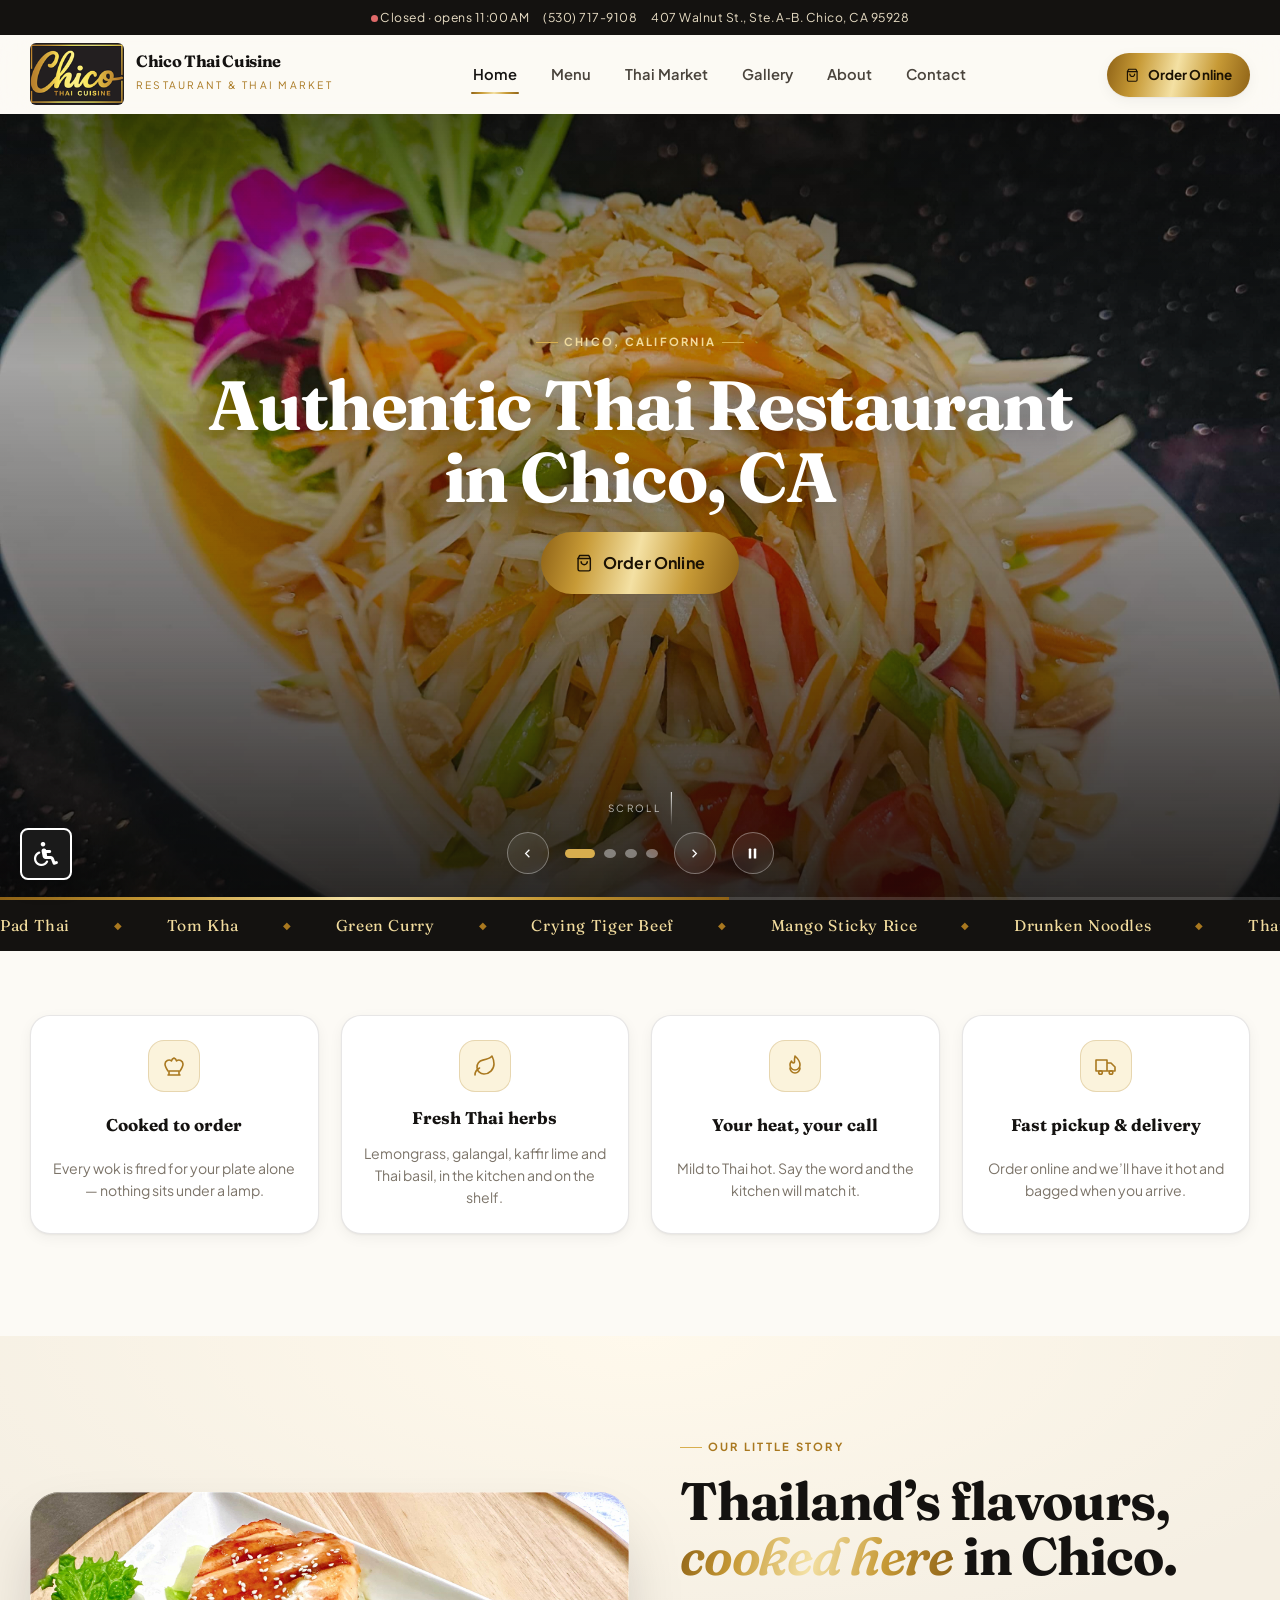
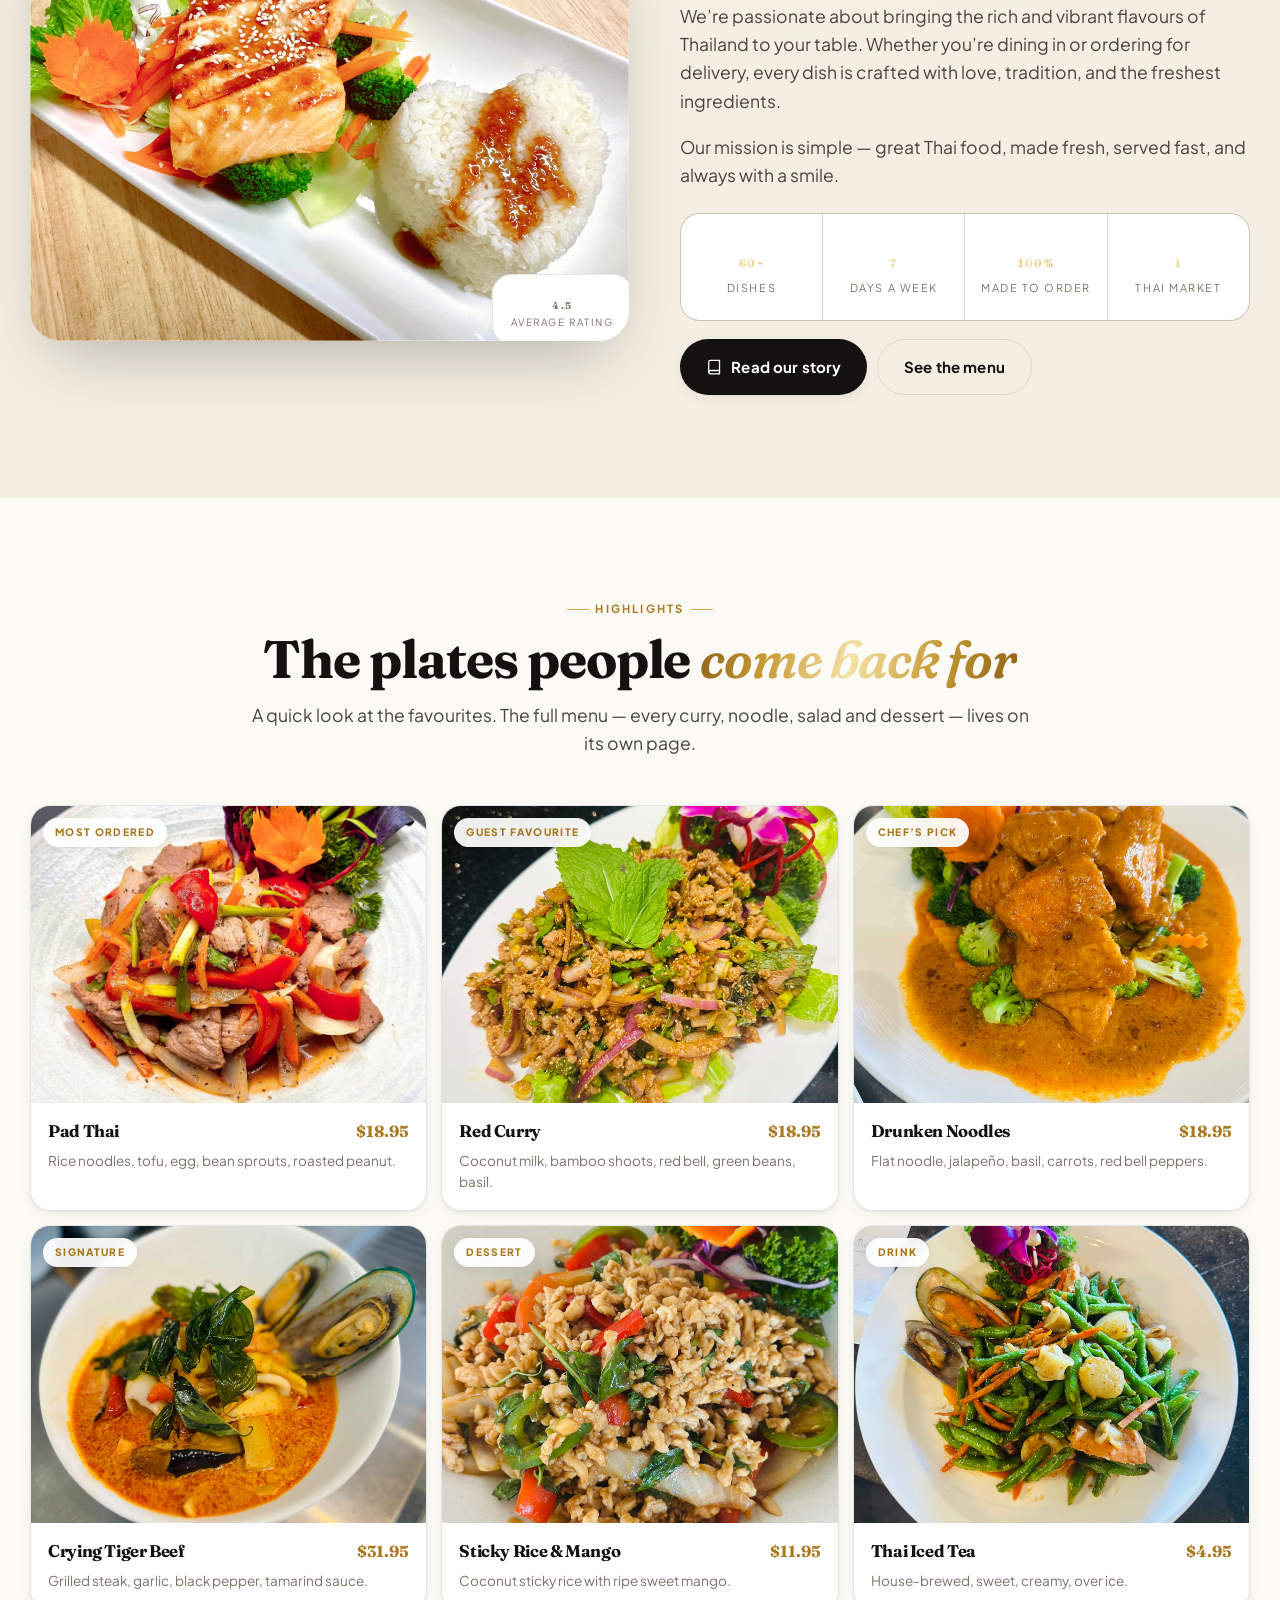
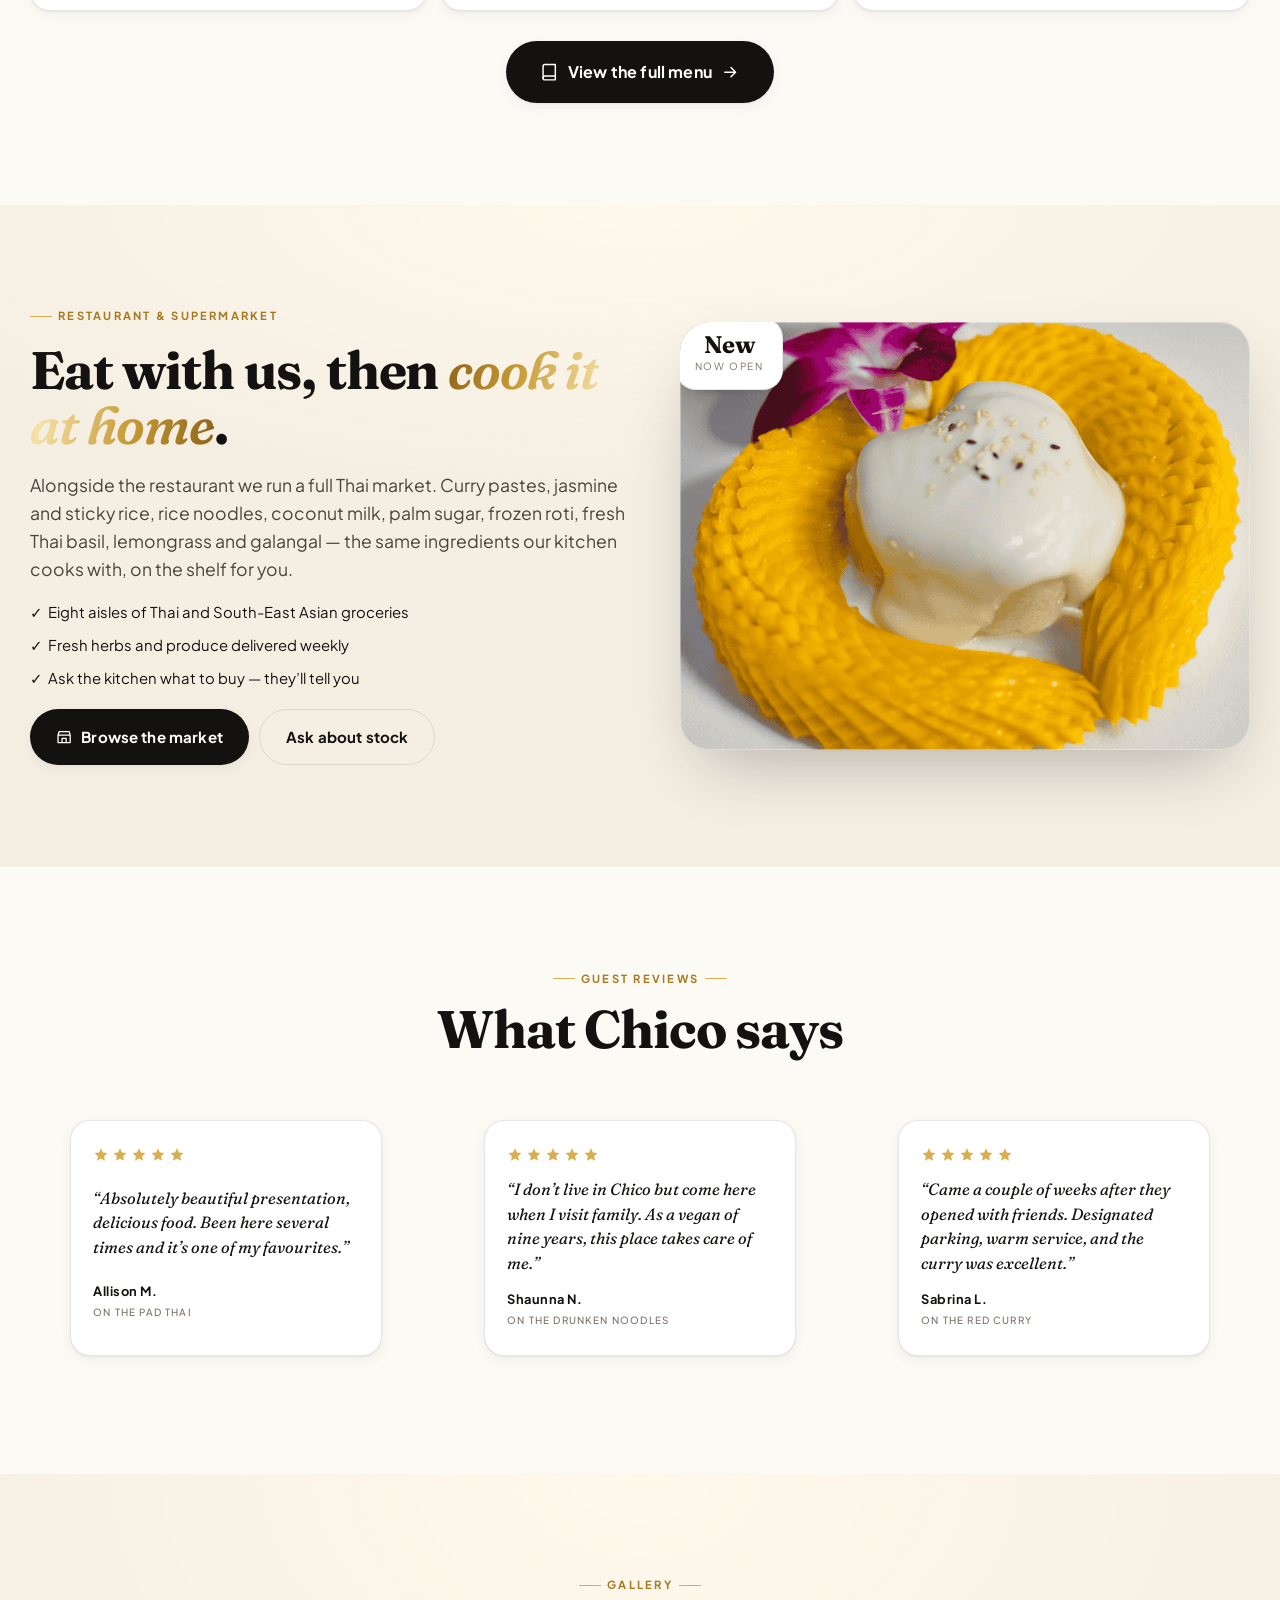
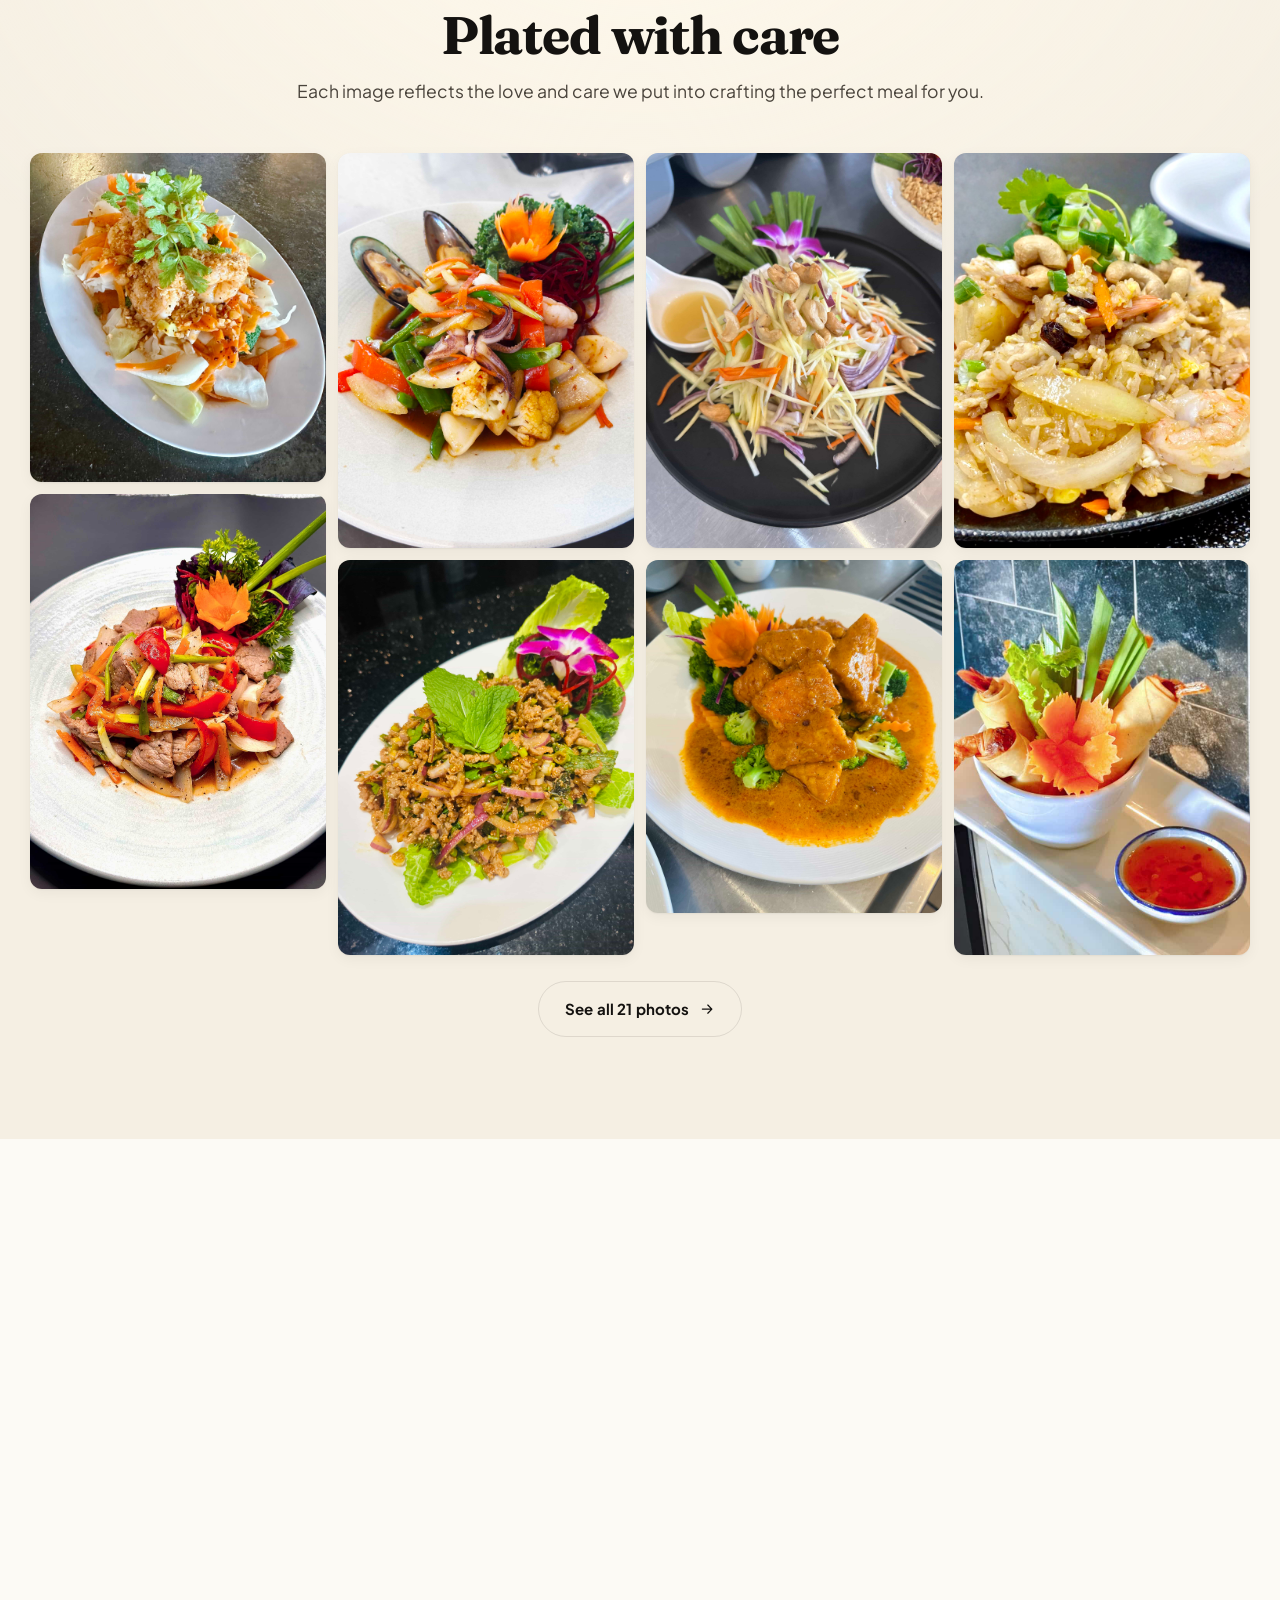
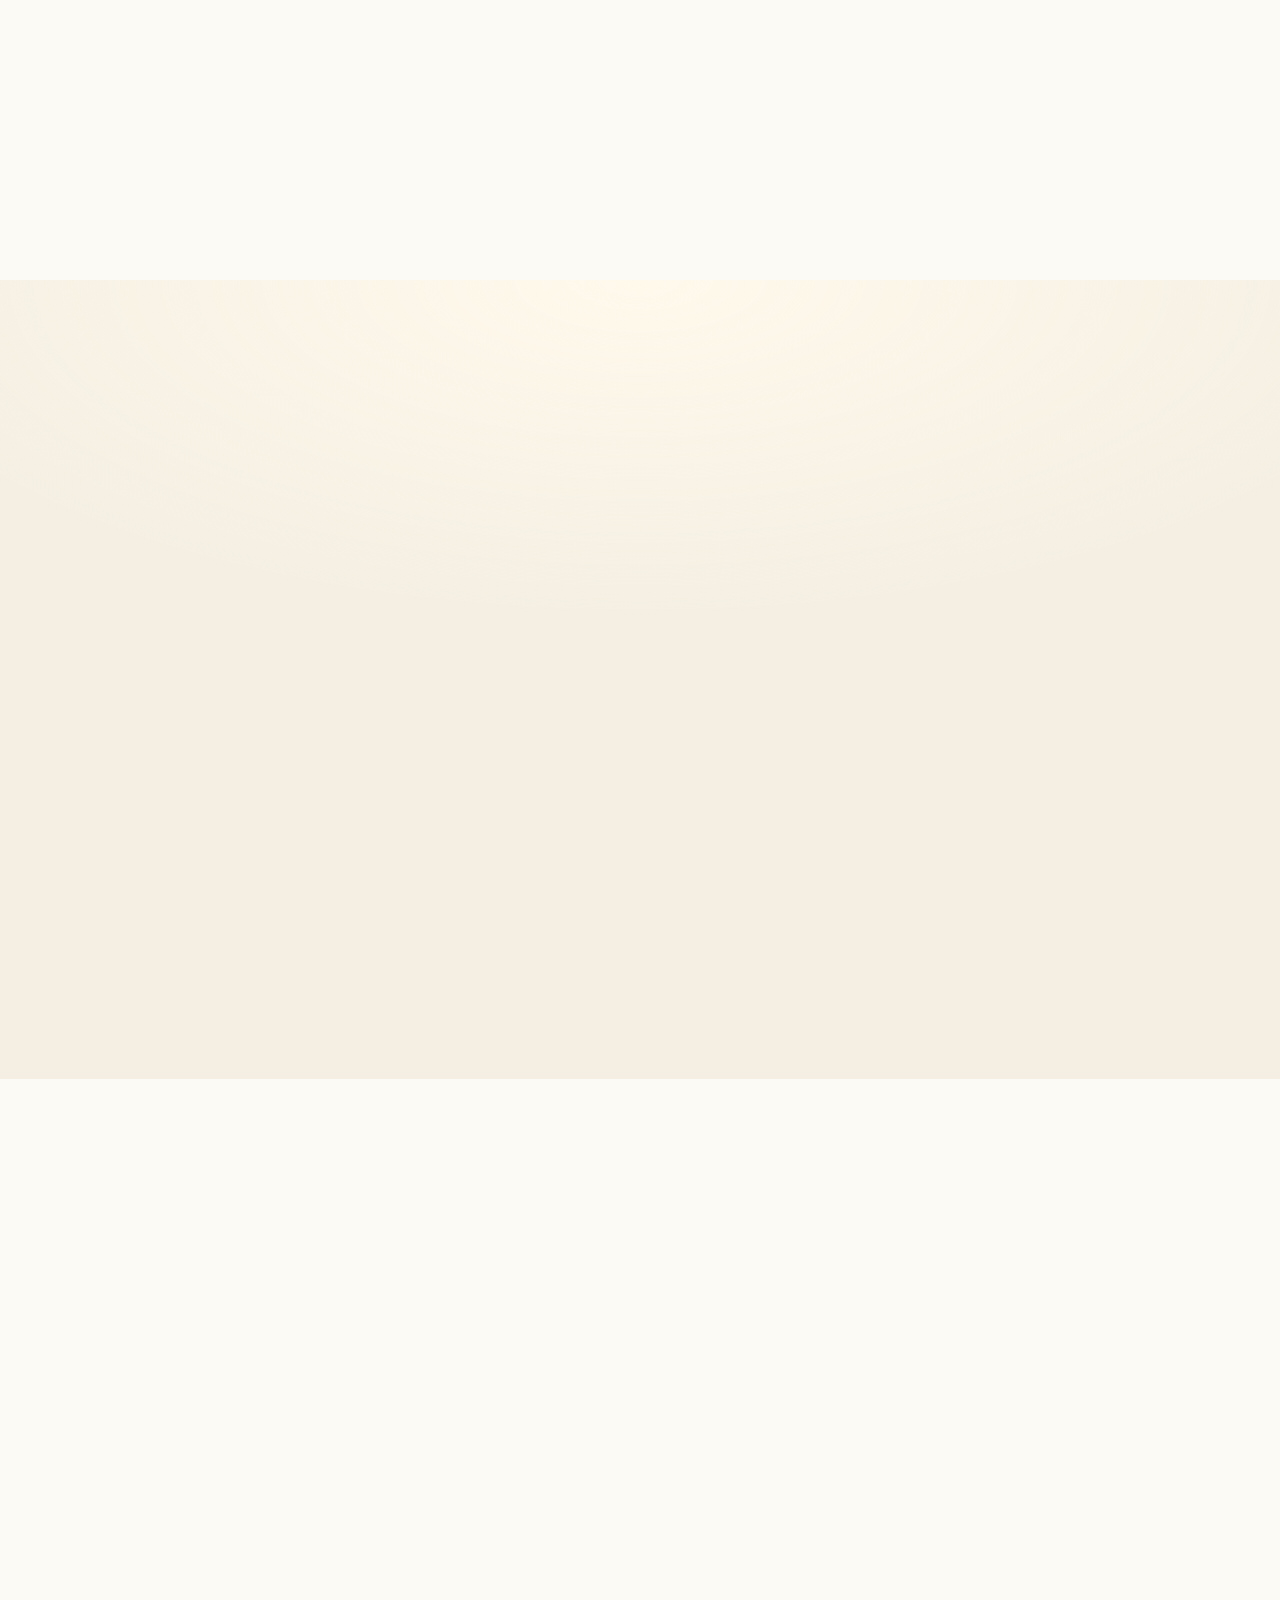
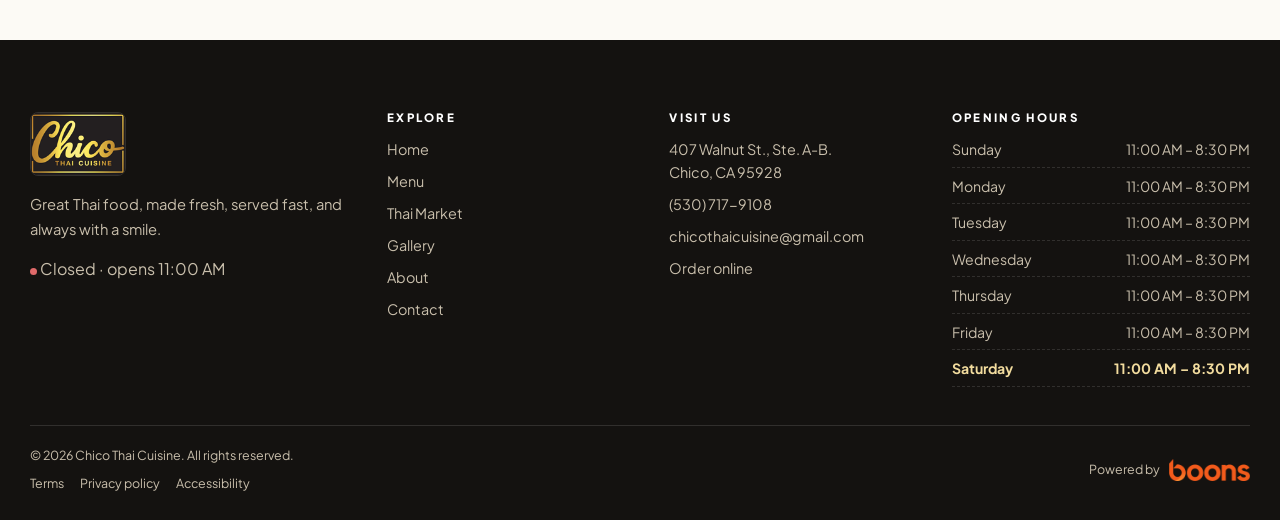
==== index.html @ dd5cfa1a "Add Chico Thai Cuisine website pages, accessibility tools, and Boons footer. Co-authored-by: Cursor " ====
<!DOCTYPE html>
<html lang="en">
<head>
<meta charset="utf-8">
<meta name="viewport" content="width=device-width, initial-scale=1, viewport-fit=cover">
<title>Chico Thai Cuisine | Authentic Thai Restaurant &amp; Thai Market in Chico, CA</title>
<meta name="description" content="Authentic Thai food made fresh in downtown Chico, CA. Pad Thai, curries, noodles, seafood and a full Thai grocery market. Order online for pickup or delivery.">
<meta name="theme-color" content="#141210">
<link rel="canonical" href="https://www.chicothaicuisine.com/index.html">
<meta property="og:type" content="restaurant">
<meta property="og:title" content="Chico Thai Cuisine | Authentic Thai Restaurant &amp; Thai Market in Chico, CA">
<meta property="og:description" content="Authentic Thai food made fresh in downtown Chico, CA. Pad Thai, curries, noodles, seafood and a full Thai grocery market. Order online for pickup or delivery.">
<meta property="og:image" content="https://www.chicothaicuisine.com/img/slider/slide1.jpg">
<meta property="og:url" content="https://www.chicothaicuisine.com/index.html">
<meta name="twitter:card" content="summary_large_image">
<link rel="icon" href="img/logo.png">
<link rel="apple-touch-icon" href="img/logo.png">
<link rel="preconnect" href="https://fonts.googleapis.com">
<link rel="preconnect" href="https://fonts.gstatic.com" crossorigin>
<link href="https://fonts.googleapis.com/css2?family=Fraunces:ital,opsz,wght@0,9..144,400..900;1,9..144,400..900&family=Plus+Jakarta+Sans:wght@400;500;600;700;800&display=swap" rel="stylesheet">
<link rel="stylesheet" href="https://cdnjs.cloudflare.com/ajax/libs/font-awesome/6.5.1/css/all.min.css" crossorigin="anonymous">
<link rel="stylesheet" href="accessibility.css">
<style>
/* ============================================================
   CHICO THAI CUISINE — design system
   Palette taken from the logo: black plaque, gold gradient type.
   Light theme, mobile-first.
   ============================================================ */
:root{
  --paper:#FCFAF5;        --paper-2:#F5EFE3;      --paper-3:#EFE6D5;
  --card:#FFFFFF;
  --ink:#141210;          --ink-2:#4A443C;        --ink-3:#7C7469;
  --gold-1:#A9781F;       --gold-2:#D8AE4E;       --gold-3:#F2DC9E;  --gold-4:#FBF3DC;
  --gold-grad:linear-gradient(103deg,#8E6216 0%,#C79A36 22%,#F4E1A4 48%,#C79A36 74%,#8E6216 100%);
  --chili:#C31432;        --leaf:#1E6F4C;
  --line:rgba(20,18,16,.10);
  --shadow-s:0 1px 2px rgba(20,18,16,.05),0 4px 14px rgba(20,18,16,.05);
  --shadow-m:0 2px 4px rgba(20,18,16,.05),0 18px 44px -14px rgba(20,18,16,.18);
  --shadow-l:0 30px 70px -22px rgba(20,18,16,.30);
  --r-s:12px; --r-m:20px; --r-l:30px; --r-xl:40px;
  --dock:0px;
  --ease:cubic-bezier(.22,1,.36,1);
  --fs:1;
  --font-d:'Fraunces',Georgia,'Times New Roman',serif;
  --font-b:'Plus Jakarta Sans',system-ui,-apple-system,'Segoe UI',sans-serif;
}
*,*::before,*::after{box-sizing:border-box}
html{-webkit-text-size-adjust:100%;scroll-behavior:smooth;scroll-padding-top:86px}
body{
  margin:0;background:var(--paper);color:var(--ink);
  font-family:var(--font-b);
  font-size:calc(16px * var(--fs));line-height:1.6;
  -webkit-font-smoothing:antialiased;overflow-x:hidden;
  padding-bottom:var(--dock);
}
img{max-width:100%;display:block}
a{color:inherit;text-decoration:none}
button{font:inherit;color:inherit;border:0;background:none;cursor:pointer}
h1,h2,h3,h4{font-family:var(--font-d);font-weight:700;line-height:1.04;letter-spacing:-.022em;margin:0;
  font-variation-settings:'SOFT' 0,'WONK' 0,'opsz' 40}
p{margin:0}
::selection{background:var(--gold-3);color:var(--ink)}

.wrap{width:min(1220px,100% - 32px);margin-inline:auto}
.wrap-n{width:min(900px,100% - 32px);margin-inline:auto}
.sec{padding:clamp(54px,8vw,110px) 0;position:relative}
.sec-tint{background:
  radial-gradient(90% 60% at 50% 0%,#FFF9EC 0%,rgba(255,249,236,0) 70%),var(--paper-2)}

/* ---------- type helpers ---------- */
.kicker{
  display:inline-flex;align-items:center;gap:.55em;
  font-size:.7rem;font-weight:700;letter-spacing:.20em;text-transform:uppercase;
  color:var(--gold-1);
}
.kicker::before{content:"";width:22px;height:1px;background:var(--gold-2)}
.kicker.c::after{content:"";width:22px;height:1px;background:var(--gold-2)}
.h-xl{font-size:clamp(2.3rem,8.4vw,4.6rem)}
.h-l{font-size:clamp(1.95rem,6.2vw,3.3rem)}
.h-m{font-size:clamp(1.45rem,4.4vw,2.15rem)}
.h-s{font-size:clamp(1.12rem,3vw,1.35rem)}
.lede{color:var(--ink-2);font-size:clamp(1rem,2.6vw,1.1rem);max-width:60ch}
.muted{color:var(--ink-3)}
.gold-text{
  background:var(--gold-grad);-webkit-background-clip:text;background-clip:text;
  color:transparent;-webkit-text-fill-color:transparent;
}
.wonk{font-variation-settings:'SOFT' 40,'WONK' 1,'opsz' 40;font-style:italic;font-weight:600}
.center{text-align:center}
.sec-head{display:grid;gap:14px;margin-bottom:clamp(28px,4vw,48px)}
.sec-head.center{justify-items:center}

/* ---------- buttons ---------- */
.btn{
  --bg:var(--ink);--fg:#fff;
  position:relative;display:inline-flex;align-items:center;justify-content:center;gap:.6em;
  padding:15px 26px;border-radius:999px;background:var(--bg);color:var(--fg);
  font-weight:700;font-size:.94rem;letter-spacing:.01em;white-space:nowrap;
  transition:transform .45s var(--ease),box-shadow .45s var(--ease),background .3s;
  box-shadow:var(--shadow-s);overflow:hidden;isolation:isolate;
  will-change:transform;
}
.btn::after{
  content:"";position:absolute;inset:0;z-index:-1;border-radius:inherit;
  background:var(--gold-grad);opacity:0;transition:opacity .4s var(--ease);
}
.btn:hover{transform:translateY(-3px);box-shadow:var(--shadow-m)}
.btn:hover::after{opacity:1}
.btn:hover{color:#1B1204}
.btn-gold{--bg:transparent;--fg:#1B1204;background-image:var(--gold-grad)}
.btn-gold::after{background:var(--ink);}
.btn-gold:hover{color:#fff}
.btn-ghost{--bg:transparent;--fg:var(--ink);border:1.5px solid var(--line);box-shadow:none}
.btn-ghost:hover{color:#1B1204;border-color:transparent}
.btn-sm{padding:11px 18px;font-size:.84rem}
.btn-lg{padding:18px 34px;font-size:1rem}
.btn svg{width:1.08em;height:1.08em;flex:none;stroke-width:1.9}
.btn-lg svg{width:1.15em;height:1.15em}

/* ---------- header ---------- */
.topbar{
  background:var(--ink);color:#EADFC6;font-size:.76rem;letter-spacing:.04em;
  padding:8px 0;position:relative;z-index:60;
}
.topbar .wrap{display:flex;gap:14px;align-items:center;justify-content:center;flex-wrap:nowrap;
  overflow:hidden;white-space:nowrap}
.topbar .tb-addr{display:none}
.topbar a{white-space:nowrap}
.topbar a:hover{color:var(--gold-3)}
.dot-live{width:7px;height:7px;border-radius:50%;background:#48C07E;display:inline-block;
  box-shadow:0 0 0 0 rgba(72,192,126,.7);animation:pulse 2.4s infinite}
.dot-live.shut{background:#E06A6A;animation:none}
@keyframes pulse{70%{box-shadow:0 0 0 9px rgba(72,192,126,0)}100%{box-shadow:0 0 0 0 rgba(72,192,126,0)}}

.hdr{
  position:sticky;top:0;z-index:70;background:rgba(252,250,245,.86);
  backdrop-filter:saturate(180%) blur(16px);-webkit-backdrop-filter:saturate(180%) blur(16px);
  border-bottom:1px solid transparent;transition:border-color .3s,box-shadow .3s,background .3s;
}
.hdr.stuck{border-bottom-color:var(--line);box-shadow:0 10px 30px -22px rgba(20,18,16,.5)}
.hdr .wrap{display:flex;align-items:center;justify-content:space-between;gap:16px;min-height:74px}
.brand{display:flex;align-items:center;gap:12px;padding:8px 0}
.brand img{height:54px;width:auto;border-radius:6px;transition:transform .5s var(--ease)}
.brand:hover img{transform:scale(1.05) rotate(-1deg)}
.brand-txt{display:none}
.brand-txt b{display:block;font-family:var(--font-d);font-size:1.02rem;letter-spacing:-.02em;line-height:1}
.brand-txt span{font-size:.64rem;letter-spacing:.22em;text-transform:uppercase;color:var(--gold-1)}
.nav{display:none}
.nav a{
  position:relative;padding:10px 2px;font-size:.92rem;font-weight:600;color:var(--ink-2);
  transition:color .25s;
}
.nav a::after{
  content:"";position:absolute;left:0;right:0;bottom:2px;height:2px;border-radius:2px;
  background:var(--gold-grad);transform:scaleX(0);transform-origin:right;transition:transform .45s var(--ease);
}
.nav a:hover,.nav a[aria-current="page"]{color:var(--ink)}
.nav a:hover::after,.nav a[aria-current="page"]::after{transform:scaleX(1);transform-origin:left}
.hdr-cta{display:none}
.burger{
  width:46px;height:46px;border-radius:50%;display:grid;place-items:center;
  border:1.5px solid var(--line);background:var(--card);
}
.burger span{display:block;width:18px;height:1.8px;background:var(--ink);border-radius:2px;
  transition:transform .4s var(--ease),opacity .25s}
.burger span+span{margin-top:5px}
body.menu-open .burger span:nth-child(1){transform:translateY(6.8px) rotate(45deg)}
body.menu-open .burger span:nth-child(2){opacity:0}
body.menu-open .burger span:nth-child(3){transform:translateY(-6.8px) rotate(-45deg)}

/* mobile drawer */
.drawer{
  position:fixed;inset:0;z-index:69;background:var(--paper);
  transform:translateY(-100%);transition:transform .6s var(--ease);
  display:flex;flex-direction:column;padding:96px 22px 32px;overflow-y:auto;
  visibility:hidden;
}
body.menu-open .drawer{transform:none;visibility:visible}
.drawer a.dl{
  font-family:var(--font-d);font-size:clamp(1.7rem,8vw,2.3rem);font-weight:700;letter-spacing:-.03em;
  padding:13px 0;border-bottom:1px solid var(--line);display:flex;align-items:center;justify-content:space-between;
  opacity:0;transform:translateY(18px);
}
body.menu-open .drawer a.dl{animation:dIn .55s var(--ease) forwards}
@keyframes dIn{to{opacity:1;transform:none}}
.drawer a.dl i{font-style:normal;font-size:.62rem;letter-spacing:.2em;color:var(--gold-1);font-family:var(--font-b)}
.drawer-foot{margin-top:auto;padding-top:26px;display:grid;gap:12px}

/* ---------- hero slider ---------- */
.hero{
  position:relative;height:var(--heroH,calc(100svh - 107px));min-height:460px;max-height:940px;
  overflow:hidden;background:var(--ink);isolation:isolate;
}
.hero-slide{
  position:absolute;inset:0;opacity:0;transition:opacity 1.2s var(--ease);
}
.hero-slide.on{opacity:1}
.hero-slide img{
  width:100%;height:100%;object-fit:cover;transform:scale(1.12);
  filter:saturate(1.05);
}
.hero-slide.on img{animation:kb 9s linear forwards}
@keyframes kb{from{transform:scale(1.12)}to{transform:scale(1.0)}}
.hero-slide::after{
  content:"";position:absolute;inset:0;
  background:linear-gradient(180deg,rgba(10,8,6,.62) 0%,rgba(10,8,6,.30) 32%,rgba(10,8,6,.55) 66%,rgba(10,8,6,.86) 100%);
}
.hero-inner{
  position:absolute;inset:0;z-index:3;display:flex;flex-direction:column;
  align-items:center;justify-content:center;text-align:center;
  padding:16px 20px 104px;color:#fff;
}
.hero-txt{max-width:920px;display:grid;gap:18px;justify-items:center}
.hero .kicker{color:var(--gold-3)}
.hero .kicker::before,.hero .kicker::after{background:var(--gold-2)}
.hero h1{
  font-size:clamp(2.05rem,7.4vw,4.35rem);color:#fff;
  text-shadow:0 2px 30px rgba(0,0,0,.35);
}
.hero h1 em{font-style:normal;background:var(--gold-grad);-webkit-background-clip:text;background-clip:text;
  color:transparent;-webkit-text-fill-color:transparent}
.hs-anim>*{opacity:0;transform:translateY(26px) }
.hero-slide.on .hs-anim>*{animation:hIn .9s var(--ease) forwards}
.hero-slide.on .hs-anim>*:nth-child(2){animation-delay:.12s}
.hero-slide.on .hs-anim>*:nth-child(3){animation-delay:.24s}
@keyframes hIn{to{opacity:1;transform:none}}

.hero-ui{
  position:absolute;left:0;right:0;bottom:26px;z-index:5;
  display:flex;align-items:center;justify-content:center;gap:16px;
}
.hero-dots{display:flex;gap:9px}
.hero-dots button{
  width:9px;height:9px;border-radius:50%;background:rgba(255,255,255,.4);
  transition:all .45s var(--ease);
}
.hero-dots button[aria-selected="true"]{width:30px;border-radius:5px;background:var(--gold-2)}
.hero-arrow,.hero-play{
  width:42px;height:42px;border-radius:50%;display:grid;place-items:center;
  border:1px solid rgba(255,255,255,.34);color:#fff;background:rgba(255,255,255,.08);
  backdrop-filter:blur(8px);transition:all .35s var(--ease);
}
.hero-arrow:hover,.hero-play:hover{background:#fff;color:var(--ink);border-color:#fff}
.hero-arrow svg,.hero-play svg{width:15px;height:15px}
.hero-prog{
  position:absolute;left:0;bottom:0;height:3px;width:100%;z-index:5;background:rgba(255,255,255,.14)
}
.hero-prog i{display:block;height:100%;width:0;background:var(--gold-grad)}
.hero-scroll{
  position:absolute;left:50%;bottom:74px;transform:translateX(-50%);z-index:5;
  color:rgba(255,255,255,.7);font-size:.62rem;letter-spacing:.24em;text-transform:uppercase;
  display:none;align-items:center;gap:10px;
}
.hero-scroll::after{content:"";width:1px;height:34px;background:linear-gradient(#fff,transparent);
  animation:sd 1.9s infinite}
@keyframes sd{0%{opacity:0;transform:scaleY(.3)}50%{opacity:1}100%{opacity:0;transform:scaleY(1)}}

/* ---------- marquee ---------- */
.marq{background:var(--ink);color:var(--gold-3);overflow:hidden;padding:13px 0;position:relative;z-index:4}
.marq-track{display:flex;gap:44px;width:max-content;animation:mq 34s linear infinite}
.marq span{font-family:var(--font-d);font-size:.98rem;letter-spacing:.04em;white-space:nowrap;
  display:flex;align-items:center;gap:44px}
.marq span::after{content:"◆";color:var(--gold-1);font-size:.6rem}
@keyframes mq{to{transform:translateX(-50%)}}
.marq:hover .marq-track{animation-play-state:paused}

/* ---------- reveal ---------- */
.rv{opacity:0;transform:translateY(30px);transition:opacity .9s var(--ease),transform .9s var(--ease)}
.rv.in{opacity:1;transform:none}
.rv-d1{transition-delay:.08s}.rv-d2{transition-delay:.16s}.rv-d3{transition-delay:.24s}
.rv-d4{transition-delay:.32s}.rv-d5{transition-delay:.40s}

/* ---------- cards / grids ---------- */
.grid{display:grid;gap:clamp(14px,2.2vw,22px)}
.g2{grid-template-columns:1fr}
.g3{grid-template-columns:1fr}
.g4{grid-template-columns:repeat(2,1fr)}
.card{
  background:var(--card);border-radius:var(--r-m);border:1px solid var(--line);
  box-shadow:var(--shadow-s);overflow:hidden;position:relative;
  transition:transform .55s var(--ease),box-shadow .55s var(--ease),border-color .4s;
}
.card:hover{transform:translateY(-6px);box-shadow:var(--shadow-m);border-color:rgba(169,120,31,.34)}
.card-pad{padding:clamp(18px,3vw,26px)}

/* value props */
.vp{display:grid;gap:12px;padding:24px 20px;background:var(--card);border-radius:var(--r-m);
  border:1px solid var(--line);box-shadow:var(--shadow-s);text-align:center;
  transition:transform .5s var(--ease),box-shadow .5s var(--ease)}
.vp:hover{transform:translateY(-6px);box-shadow:var(--shadow-m)}
.vp .ico{width:52px;height:52px;margin-inline:auto;border-radius:16px;display:grid;place-items:center;
  background:var(--gold-4);border:1px solid rgba(169,120,31,.24)}
.vp .ico svg{width:24px;height:24px;stroke:var(--gold-1)}
.vp b{font-family:var(--font-d);font-size:1.06rem;font-weight:700}
.vp p{font-size:.88rem;color:var(--ink-3);line-height:1.55}

/* horizontal rail (mobile = swipe, desktop = grid) */
.rail{
  display:grid;grid-auto-flow:column;grid-auto-columns:76%;gap:14px;
  overflow-x:auto;scroll-snap-type:x mandatory;
  padding:4px 16px 18px;margin-inline:-16px;
  scrollbar-width:none;-ms-overflow-style:none;
}
.rail::-webkit-scrollbar{display:none}
.rail>*{scroll-snap-align:center}

/* dish card */
.dish{position:relative;background:var(--card);border-radius:var(--r-m);overflow:hidden;
  border:1px solid var(--line);box-shadow:var(--shadow-s);
  transition:transform .55s var(--ease),box-shadow .55s var(--ease)}
.dish:hover{transform:translateY(-6px);box-shadow:var(--shadow-m)}
.dish figure{margin:0;aspect-ratio:4/3;overflow:hidden;background:var(--paper-3)}
.dish img{width:100%;height:100%;object-fit:cover;transition:transform 1.1s var(--ease)}
.dish:hover img{transform:scale(1.07)}
.dish .body{padding:16px 17px 18px;display:grid;gap:7px}
.dish .row{display:flex;align-items:baseline;justify-content:space-between;gap:10px}
.dish h3{font-size:1.06rem}
.dish .pr{font-family:var(--font-d);font-weight:700;color:var(--gold-1);white-space:nowrap}
.dish p{font-size:.85rem;color:var(--ink-3);line-height:1.5}
.tagp{
  position:absolute;top:12px;left:12px;z-index:2;padding:6px 12px;border-radius:999px;
  background:rgba(255,255,255,.93);backdrop-filter:blur(6px);
  font-size:.64rem;font-weight:800;letter-spacing:.13em;text-transform:uppercase;color:var(--gold-1);
  box-shadow:var(--shadow-s);
}

/* ---------- split feature ---------- */
.split{display:grid;gap:clamp(24px,4vw,56px);align-items:center}
.split-media{position:relative;border-radius:var(--r-l);overflow:hidden;box-shadow:var(--shadow-l)}
.split-media img{width:100%;aspect-ratio:4/3;object-fit:cover}
.split-media::before{
  content:"";position:absolute;inset:0;z-index:2;pointer-events:none;
  border-radius:inherit;border:1px solid rgba(255,255,255,.35)}
.badge-float{
  position:absolute;z-index:3;background:var(--card);border-radius:var(--r-m);padding:14px 18px;
  box-shadow:var(--shadow-m);border:1px solid var(--line);display:grid;gap:2px;text-align:center;
}
.badge-float b{font-family:var(--font-d);font-size:1.5rem;line-height:1}
.badge-float span{font-size:.62rem;letter-spacing:.16em;text-transform:uppercase;color:var(--ink-3)}

/* ---------- stats ---------- */
.stats{display:grid;grid-template-columns:repeat(2,1fr);gap:1px;background:var(--line);
  border-radius:var(--r-m);overflow:hidden;border:1px solid var(--line)}
.stat{background:var(--card);padding:22px 14px;text-align:center}
.stat b{display:block;font-family:var(--font-d);font-size:clamp(1.6rem,5vw,2.3rem);line-height:1;
  background:var(--gold-grad);-webkit-background-clip:text;background-clip:text;color:transparent;
  -webkit-text-fill-color:transparent}
.stat span{font-size:.68rem;letter-spacing:.14em;text-transform:uppercase;color:var(--ink-3)}

/* ---------- reviews ---------- */
.rev{background:var(--card);border-radius:var(--r-m);padding:26px 22px;border:1px solid var(--line);
  box-shadow:var(--shadow-s);display:grid;gap:14px}
.stars{display:flex;gap:3px}
.stars svg{width:16px;height:16px;fill:var(--gold-2)}
.rev p{font-family:var(--font-d);font-size:1.02rem;line-height:1.5;font-style:italic;
  font-variation-settings:'SOFT' 30,'WONK' 1}
.rev cite{font-style:normal;font-size:.8rem;font-weight:700;letter-spacing:.04em}
.rev cite small{display:block;font-weight:500;color:var(--ink-3);letter-spacing:.12em;
  text-transform:uppercase;font-size:.62rem;margin-top:3px}

/* ---------- menu page ---------- */
.menu-bar{
  position:sticky;top:74px;z-index:50;background:rgba(252,250,245,.93);
  backdrop-filter:blur(14px);-webkit-backdrop-filter:blur(14px);
  border-bottom:1px solid var(--line);padding:11px 0;
}
.menu-bar .wrap{display:grid;gap:10px}
.mb-tools{display:flex;gap:9px;align-items:center}
.search{
  flex:1;display:flex;align-items:center;gap:9px;background:var(--card);
  border:1.5px solid var(--line);border-radius:999px;padding:10px 16px;
  transition:border-color .3s,box-shadow .3s;
}
.search:focus-within{border-color:var(--gold-2);box-shadow:0 0 0 4px rgba(216,174,78,.16)}
.search svg{width:16px;height:16px;stroke:var(--ink-3);flex:none}
.search input{border:0;outline:0;background:none;font:inherit;font-size:.9rem;width:100%;min-width:0}
.filters{display:flex;gap:7px;overflow-x:auto;scrollbar-width:none;padding-bottom:1px}
.filters::-webkit-scrollbar{display:none}
.chip{
  white-space:nowrap;padding:8px 14px;border-radius:999px;border:1.5px solid var(--line);
  background:var(--card);font-size:.79rem;font-weight:700;color:var(--ink-2);
  transition:all .3s var(--ease);
}
.chip:hover{border-color:var(--gold-2)}
.chip[aria-pressed="true"],.chip.on{background:var(--ink);color:#fff;border-color:var(--ink)}
.catnav{display:flex;gap:7px;overflow-x:auto;scrollbar-width:none}
.catnav::-webkit-scrollbar{display:none}
.catnav a{
  white-space:nowrap;padding:8px 14px;border-radius:999px;font-size:.81rem;font-weight:700;
  color:var(--ink-3);border:1.5px solid transparent;transition:all .3s
}
.catnav a.on{color:#1B1204;background-image:var(--gold-grad)}

.mcat{padding-top:clamp(36px,5vw,64px)}
.mcat-head{display:flex;align-items:flex-end;justify-content:space-between;gap:16px;
  padding-bottom:14px;margin-bottom:18px;border-bottom:1px solid var(--line)}
.mcat-head p{font-size:.85rem;color:var(--ink-3)}
.mitems{display:grid;gap:2px}
.mi{
  display:grid;grid-template-columns:1fr auto;gap:4px 16px;align-items:start;
  padding:15px 14px;border-radius:14px;transition:background .3s;
  border-bottom:1px dashed var(--line);
}
.mi:hover{background:var(--gold-4)}
.mi-name{font-family:var(--font-d);font-weight:700;font-size:1.03rem;display:flex;
  align-items:center;gap:8px;flex-wrap:wrap}
.mi-name small{font-family:var(--font-b);font-size:.66rem;font-weight:700;letter-spacing:.1em;
  text-transform:uppercase;color:var(--ink-3);background:var(--paper-2);padding:3px 8px;border-radius:999px}
.mi-desc{grid-column:1/-1;font-size:.86rem;color:var(--ink-3);line-height:1.5;max-width:62ch}
.mi-price{font-family:var(--font-d);font-weight:700;font-size:1.02rem;color:var(--gold-1)}
.mi.hide{display:none}
.tags{display:inline-flex;gap:5px;align-items:center}
.tg{font-size:.6rem;font-weight:800;letter-spacing:.08em;text-transform:uppercase;
  padding:3px 7px;border-radius:6px;line-height:1.3}
.tg-v{background:rgba(30,111,76,.10);color:var(--leaf)}
.tg-gf{background:rgba(169,120,31,.12);color:var(--gold-1)}
.chilis{display:inline-flex;gap:1px}
.chilis svg{width:13px;height:13px;fill:var(--chili)}
.nores{padding:44px 0;text-align:center;color:var(--ink-3);display:none}
.nores.on{display:block}

/* ---------- gallery ---------- */
.gal{columns:2;column-gap:12px}
.gal figure{margin:0 0 12px;break-inside:avoid;border-radius:var(--r-s);overflow:hidden;
  box-shadow:var(--shadow-s);position:relative;cursor:zoom-in;background:var(--paper-3)}
.gal img{width:100%;transition:transform 1s var(--ease),filter .5s}
.gal figure:hover img{transform:scale(1.06)}
.gal figure::after{content:"";position:absolute;inset:0;background:var(--gold-grad);
  opacity:0;mix-blend-mode:overlay;transition:opacity .45s}
.gal figure:hover::after{opacity:.35}
.lb{position:fixed;inset:0;z-index:200;background:rgba(12,10,8,.95);display:none;
  align-items:center;justify-content:center;padding:18px}
.lb.on{display:flex;animation:fade .3s}
@keyframes fade{from{opacity:0}}
.lb img{max-width:100%;max-height:84vh;border-radius:var(--r-s);box-shadow:var(--shadow-l)}
.lb-btn{position:absolute;width:46px;height:46px;border-radius:50%;display:grid;place-items:center;
  background:rgba(255,255,255,.12);border:1px solid rgba(255,255,255,.28);color:#fff}
.lb-btn:hover{background:#fff;color:var(--ink)}
.lb-x{top:18px;right:18px}
.lb-p{left:12px;top:50%;transform:translateY(-50%)}
.lb-n{right:12px;top:50%;transform:translateY(-50%)}
.lb-ct{position:absolute;bottom:18px;left:0;right:0;text-align:center;color:rgba(255,255,255,.7);
  font-size:.76rem;letter-spacing:.14em}

/* ---------- market ---------- */
.aisle{
  position:relative;border-radius:var(--r-m);overflow:hidden;background:var(--card);
  border:1px solid var(--line);box-shadow:var(--shadow-s);display:grid;
  transition:transform .55s var(--ease),box-shadow .55s var(--ease);
}
.aisle:hover{transform:translateY(-6px);box-shadow:var(--shadow-m)}
.aisle figure{margin:0;aspect-ratio:16/10;overflow:hidden;position:relative}
.aisle img{width:100%;height:100%;object-fit:cover;transition:transform 1.1s var(--ease)}
.aisle:hover img{transform:scale(1.08)}
.aisle .no{position:absolute;top:12px;left:12px;z-index:2;font-family:var(--font-d);font-weight:700;
  font-size:.74rem;letter-spacing:.1em;color:#1B1204;background-image:var(--gold-grad);
  padding:5px 11px;border-radius:999px}
.aisle .body{padding:18px 18px 22px;display:grid;gap:7px}
.aisle h3{font-size:1.1rem}
.aisle p{font-size:.85rem;color:var(--ink-3);line-height:1.55}

/* ---------- accordion ---------- */
.acc{border-top:1px solid var(--line)}
.acc details{border-bottom:1px solid var(--line)}
.acc summary{
  list-style:none;cursor:pointer;padding:19px 44px 19px 0;position:relative;
  font-family:var(--font-d);font-weight:700;font-size:1.02rem;
}
.acc summary::-webkit-details-marker{display:none}
.acc summary::after{
  content:"";position:absolute;right:8px;top:50%;width:11px;height:11px;
  border-right:2px solid var(--gold-1);border-bottom:2px solid var(--gold-1);
  transform:translateY(-70%) rotate(45deg);transition:transform .4s var(--ease);
}
.acc details[open] summary::after{transform:translateY(-30%) rotate(-135deg)}
.acc .ac-body{padding:0 0 20px;color:var(--ink-3);font-size:.92rem;line-height:1.65;max-width:70ch}
.acc details[open] .ac-body{animation:ac .5s var(--ease)}
@keyframes ac{from{opacity:0;transform:translateY(-8px)}}

/* ---------- info tiles ---------- */
.info{display:grid;gap:12px}
.itile{display:flex;gap:15px;align-items:flex-start;background:var(--card);border:1px solid var(--line);
  border-radius:var(--r-m);padding:19px;box-shadow:var(--shadow-s);transition:transform .45s var(--ease)}
.itile:hover{transform:translateY(-4px)}
.itile .ico{width:44px;height:44px;flex:none;border-radius:13px;background:var(--gold-4);
  display:grid;place-items:center;border:1px solid rgba(169,120,31,.22)}
.itile .ico svg{width:20px;height:20px;stroke:var(--gold-1)}
.itile b{display:block;font-size:.66rem;letter-spacing:.17em;text-transform:uppercase;color:var(--ink-3);
  margin-bottom:4px}
.itile span{font-family:var(--font-d);font-size:1.02rem;font-weight:700;line-height:1.35;display:block}

/* ---------- cta band ---------- */
.band{
  position:relative;overflow:hidden;background:var(--ink);color:#fff;border-radius:var(--r-l);
  padding:clamp(34px,6vw,70px) clamp(22px,4vw,56px);text-align:center;
  display:grid;gap:18px;justify-items:center;
}
.band::before{
  content:"";position:absolute;inset:-40%;
  background:conic-gradient(from 0deg,transparent 0deg,rgba(216,174,78,.22) 60deg,transparent 140deg,
    rgba(216,174,78,.16) 240deg,transparent 320deg);
  animation:spin 22s linear infinite;
}
@keyframes spin{to{transform:rotate(1turn)}}
.band>*{position:relative;z-index:2}
.band h2{color:#fff}
.band p{color:rgba(255,255,255,.72);max-width:54ch}

/* ---------- footer ---------- */
.ftr{background:var(--ink);color:#C9BFAC;padding:clamp(44px,6vw,72px) 0 0;margin-top:0}
.ftr-grid{display:grid;gap:34px}
.ftr h4{color:#fff;font-size:.72rem;letter-spacing:.2em;text-transform:uppercase;font-family:var(--font-b);
  font-weight:800;margin-bottom:14px}
.ftr a:hover{color:var(--gold-3)}
.ftr ul{list-style:none;margin:0;padding:0;display:grid;gap:9px;font-size:.9rem}
.ftr-logo img{height:64px;border-radius:8px;border:1px solid rgba(255,255,255,.12)}
.ftr-bot{margin-top:38px;border-top:1px solid rgba(255,255,255,.12);padding:20px 0 26px;
  display:grid;gap:14px;font-size:.78rem;text-align:center}
.powered-by{display:inline-flex;align-items:center;gap:.55rem;color:#C9BFAC}
.powered-by a{display:inline-flex;align-items:center;transition:opacity .25s}
.powered-by a:hover{opacity:.85}
.powered-by img{height:22px;width:auto;display:block;border:0;border-radius:0}
.f-legal{display:flex;flex-wrap:wrap;gap:8px 16px;justify-content:center;margin-top:8px}
.f-legal a{color:#C9BFAC}
.hrs-list{display:grid;gap:7px;font-size:.88rem}
.hrs-list div{display:flex;justify-content:space-between;gap:14px;padding-bottom:6px;
  border-bottom:1px dashed rgba(255,255,255,.12)}
.hrs-list .today{color:var(--gold-3);font-weight:700}

/* ---------- mobile dock ---------- */
.dock{
  position:fixed;left:0;right:0;bottom:0;z-index:80;
  background:rgba(252,250,245,.94);backdrop-filter:blur(16px);-webkit-backdrop-filter:blur(16px);
  border-top:1px solid var(--line);padding:9px 12px calc(9px + env(safe-area-inset-bottom));
  display:grid;grid-template-columns:1fr 1fr 1.4fr;gap:8px;
  transform:translateY(120%);transition:transform .5s var(--ease);
}
.dock.show{transform:none}
.dock a{
  display:flex;flex-direction:column;align-items:center;justify-content:center;gap:3px;
  padding:9px 4px;border-radius:14px;font-size:.66rem;font-weight:700;letter-spacing:.04em;
  border:1.5px solid var(--line);background:var(--card);
}
.dock a svg{width:17px;height:17px;stroke:var(--ink-2)}
.dock a.main{background-image:var(--gold-grad);border-color:transparent;color:#1B1204;font-size:.8rem;
  flex-direction:row;gap:7px}
.dock a.main svg{stroke:#1B1204;width:16px;height:16px}

/* focus + skip */
:focus-visible{outline:3px solid var(--gold-1);outline-offset:3px;border-radius:5px}
.skip{position:absolute;left:-9999px;top:0;z-index:300;background:var(--ink);color:#fff;
  padding:13px 22px;border-radius:0 0 12px 0;font-weight:700}
.skip:focus{left:0}
.sr{position:absolute;width:1px;height:1px;overflow:hidden;clip:rect(0 0 0 0);white-space:nowrap}

/* ---------- scroll progress ---------- */
.sprog{position:fixed;top:0;left:0;height:3px;width:0;z-index:200;background:var(--gold-grad)}

/* ---------- page hero (inner pages) ---------- */
.phero{
  position:relative;overflow:hidden;background:var(--ink);color:#fff;
  padding:clamp(52px,9vw,110px) 0 clamp(46px,7vw,86px);text-align:center;
}
.phero img.bg{position:absolute;inset:0;width:100%;height:100%;object-fit:cover;opacity:.34;
  animation:kbslow 26s ease-in-out infinite alternate}
@keyframes kbslow{from{transform:scale(1)}to{transform:scale(1.13)}}
.phero::after{content:"";position:absolute;inset:0;
  background:linear-gradient(180deg,rgba(10,8,6,.72),rgba(10,8,6,.9))}
.phero .wrap{position:relative;z-index:3;display:grid;gap:14px;justify-items:center}
.phero h1{color:#fff}
.phero p{color:rgba(255,255,255,.76);max-width:60ch}
.crumbs{font-size:.72rem;letter-spacing:.14em;text-transform:uppercase;color:rgba(255,255,255,.5)}
.crumbs a:hover{color:var(--gold-3)}

/* ---------- desktop ---------- */
@media (min-width:640px){
  .topbar .tb-addr{display:inline}
  .g2{grid-template-columns:repeat(2,1fr)}
  .g3{grid-template-columns:repeat(2,1fr)}
  .stats{grid-template-columns:repeat(4,1fr)}
  .gal{columns:3}
  .rail{grid-auto-columns:44%}
  .mi{grid-template-columns:1fr auto;padding:16px 16px}
}
@media (min-width:900px){
  body{padding-bottom:0}
  .brand-txt{display:block}
  .brand img{height:62px}
  .nav{display:flex;gap:30px}
  .hdr-cta{display:inline-flex}
  .burger{display:none}
  .drawer{display:none}
  .dock{display:none}

  .g3{grid-template-columns:repeat(3,1fr)}
  .g4{grid-template-columns:repeat(4,1fr)}
  .split{grid-template-columns:1.05fr 1fr}
  .split.rev-o .split-media{order:2}
  .rail{grid-auto-flow:row;grid-auto-columns:auto;grid-template-columns:repeat(3,1fr);
    overflow:visible;padding:0;margin:0}
  .hero{height:var(--heroH,calc(100svh - 110px))}
  .hero-scroll{display:flex}
  .gal{columns:4}
  .menu-bar{top:110px}
  .mb-tools{gap:12px}
  .ftr-grid{grid-template-columns:1.3fr 1fr 1fr 1.2fr}
  .ftr-bot{grid-template-columns:1fr auto;text-align:left;align-items:center}
  .f-legal{justify-content:flex-start}
  .mi{grid-template-columns:1fr auto}
}
@media (min-width:1200px){
  .g4{grid-template-columns:repeat(4,1fr)}
}
@media (prefers-reduced-motion:reduce){
  *,*::before,*::after{animation-duration:.001ms !important;transition-duration:.001ms !important}
  html{scroll-behavior:auto}
}
@media print{
  .hdr,.dock,.a11y-widget-root,.topbar,.menu-bar,.hero-ui,.sprog{display:none !important}
}
</style>

</head>
<body>
<a class="skip" href="#main">Skip to main content</a>
<div class="sprog" aria-hidden="true"></div>

<div class="topbar">
  <div class="wrap">
    <span data-status><span class="dot-live"></span> <span data-status-text>Open now &middot; until 8:30 PM</span></span>
    <a href="tel:+15307179108">(530) 717-9108</a>
    <a class="tb-addr" href="https://maps.google.com/?q=407+Walnut+St+Ste+A+Chico+CA+95928" target="_blank" rel="noopener">407 Walnut St., Ste. A-B. Chico, CA 95928</a>
  </div>
</div>

<header class="hdr">
  <div class="wrap">
    <a class="brand" href="index.html" aria-label="Chico Thai Cuisine home">
      <img src="img/logo.png" alt="Chico Thai Cuisine logo" width="150" height="99">
      <span class="brand-txt"><b>Chico Thai Cuisine</b><span>Restaurant &amp; Thai Market</span></span>
    </a>
    <nav class="nav" aria-label="Main"><a href="index.html" aria-current="page">Home</a><a href="menu.html">Menu</a><a href="market.html">Thai Market</a><a href="gallery.html">Gallery</a><a href="about.html">About</a><a href="contact.html">Contact</a></nav>
    <div style="display:flex;gap:10px;align-items:center">
      <a class="btn btn-gold btn-sm hdr-cta" href="https://order.boons.io/site/chico-thai-cuisine" target="_blank" rel="noopener"><svg viewBox="0 0 24 24" fill="none" stroke="currentColor" stroke-width="1.7" stroke-linecap="round" stroke-linejoin="round"><path d="M6 2 4 6v14a2 2 0 0 0 2 2h12a2 2 0 0 0 2-2V6l-2-4Z"/><path d="M4 6h16M16 10a4 4 0 0 1-8 0"/></svg> Order Online</a>
      <button class="burger" aria-label="Open menu" aria-expanded="false" aria-controls="drawer">
        <span></span><span></span><span></span>
      </button>
    </div>
  </div>
</header>

<div class="drawer" id="drawer">
  <a class="dl" href="index.html"><span>Home</span><i>01</i></a><a class="dl" href="menu.html"><span>Menu</span><i>02</i></a><a class="dl" href="market.html"><span>Thai Market</span><i>03</i></a><a class="dl" href="gallery.html"><span>Gallery</span><i>04</i></a><a class="dl" href="about.html"><span>About</span><i>05</i></a><a class="dl" href="contact.html"><span>Contact</span><i>06</i></a>
  <div class="drawer-foot">
    <a class="btn btn-gold btn-lg" href="https://order.boons.io/site/chico-thai-cuisine" target="_blank" rel="noopener"><svg viewBox="0 0 24 24" fill="none" stroke="currentColor" stroke-width="1.7" stroke-linecap="round" stroke-linejoin="round"><path d="M6 2 4 6v14a2 2 0 0 0 2 2h12a2 2 0 0 0 2-2V6l-2-4Z"/><path d="M4 6h16M16 10a4 4 0 0 1-8 0"/></svg> Order Online</a>
    <a class="btn btn-ghost" href="tel:+15307179108">(530) 717-9108 Call the restaurant</a>
    <p class="muted" style="font-size:.8rem">407 Walnut St., Ste. A-B. Chico, CA 95928<br>Mon–Sun · 11:00 AM – 8:30 PM</p>
  </div>
</div>

<main id="main">

<section class="hero" aria-roledescription="carousel" aria-label="Chico Thai Cuisine highlights">
  
    <div class="hero-slide on" role="group" aria-roledescription="slide" aria-label="Slide 1 of 4" aria-hidden="false">
      <img src="img/slider/slide1.jpg" alt="Authentic Thai Restaurant in Chico, CA" fetchpriority="high" width="1600" height="900">
      <div class="hero-inner">
        <div class="hero-txt hs-anim">
          <p class="kicker c">Chico, California</p>
          <h1 class="">Authentic Thai Restaurant in Chico, CA</h1>
          <a class="btn btn-gold btn-lg" href="https://order.boons.io/site/chico-thai-cuisine" target="_blank" rel="noopener"><svg viewBox="0 0 24 24" fill="none" stroke="currentColor" stroke-width="1.7" stroke-linecap="round" stroke-linejoin="round"><path d="M6 2 4 6v14a2 2 0 0 0 2 2h12a2 2 0 0 0 2-2V6l-2-4Z"/><path d="M4 6h16M16 10a4 4 0 0 1-8 0"/></svg> Order Online</a>
        </div>
      </div>
    </div>
    <div class="hero-slide" role="group" aria-roledescription="slide" aria-label="Slide 2 of 4" aria-hidden="true">
      <img src="img/slider/slide2.jpg" alt="Best Pad Thai and Curry Near Downtown Chico" loading="lazy" width="1600" height="900">
      <div class="hero-inner">
        <div class="hero-txt hs-anim">
          <p class="kicker c">Made fresh to order</p>
          <h2 class="">Best Pad Thai &amp; Curry Near Downtown Chico</h2>
          <a class="btn btn-gold btn-lg" href="menu.html"><svg viewBox="0 0 24 24" fill="none" stroke="currentColor" stroke-width="1.7" stroke-linecap="round" stroke-linejoin="round"><path d="M6 2 4 6v14a2 2 0 0 0 2 2h12a2 2 0 0 0 2-2V6l-2-4Z"/><path d="M4 6h16M16 10a4 4 0 0 1-8 0"/></svg> See the Menu</a>
        </div>
      </div>
    </div>
    <div class="hero-slide" role="group" aria-roledescription="slide" aria-label="Slide 3 of 4" aria-hidden="true">
      <img src="img/slider/slide3.jpg" alt="Fresh Thai Seafood, Noodles and Chef&rsquo;s Specials" loading="lazy" width="1600" height="900">
      <div class="hero-inner">
        <div class="hero-txt hs-anim">
          <p class="kicker c">Chef&rsquo;s table</p>
          <h2 class="">Fresh Thai Seafood, Noodles &amp; Chef&rsquo;s Specials</h2>
          <a class="btn btn-gold btn-lg" href="https://order.boons.io/site/chico-thai-cuisine" target="_blank" rel="noopener"><svg viewBox="0 0 24 24" fill="none" stroke="currentColor" stroke-width="1.7" stroke-linecap="round" stroke-linejoin="round"><path d="M6 2 4 6v14a2 2 0 0 0 2 2h12a2 2 0 0 0 2-2V6l-2-4Z"/><path d="M4 6h16M16 10a4 4 0 0 1-8 0"/></svg> Order Online</a>
        </div>
      </div>
    </div>
    <div class="hero-slide" role="group" aria-roledescription="slide" aria-label="Slide 4 of 4" aria-hidden="true">
      <img src="img/slider/slide4.jpg" alt="Thai Market and Grocery Supermarket in Chico" loading="lazy" width="1600" height="900">
      <div class="hero-inner">
        <div class="hero-txt hs-anim">
          <p class="kicker c">New &mdash; now open</p>
          <h2 class="">Thai Market &amp; Grocery Supermarket in Chico</h2>
          <a class="btn btn-gold btn-lg" href="market.html"><svg viewBox="0 0 24 24" fill="none" stroke="currentColor" stroke-width="1.7" stroke-linecap="round" stroke-linejoin="round"><path d="M6 2 4 6v14a2 2 0 0 0 2 2h12a2 2 0 0 0 2-2V6l-2-4Z"/><path d="M4 6h16M16 10a4 4 0 0 1-8 0"/></svg> Visit the Market</a>
        </div>
      </div>
    </div>
  <div class="hero-scroll" aria-hidden="true">Scroll</div>
  <div class="hero-ui">
    <button class="hero-arrow hero-prev" aria-label="Previous slide"><svg viewBox="0 0 24 24" fill="none" stroke="currentColor" stroke-width="2"><path d="M15 6l-6 6 6 6"/></svg></button>
    <div class="hero-dots" role="tablist" aria-label="Choose slide"><button role="tab" aria-selected="true" aria-label="Go to slide 1"></button><button role="tab" aria-selected="false" aria-label="Go to slide 2"></button><button role="tab" aria-selected="false" aria-label="Go to slide 3"></button><button role="tab" aria-selected="false" aria-label="Go to slide 4"></button></div>
    <button class="hero-arrow hero-next" aria-label="Next slide"><svg viewBox="0 0 24 24" fill="none" stroke="currentColor" stroke-width="2"><path d="M9 6l6 6-6 6"/></svg></button>
    <button class="hero-play" aria-label="Pause slideshow"></button>
  </div>
  <div class="hero-prog" aria-hidden="true"><i></i></div>
</section>

<div class="marq" aria-hidden="true"><div class="marq-track"><span>Pad Thai</span><span>Tom Kha</span><span>Green Curry</span><span>Crying Tiger Beef</span><span>Mango Sticky Rice</span><span>Drunken Noodles</span><span>Thai Iced Tea</span><span>Fresh Thai Market</span><span>Pad Thai</span><span>Tom Kha</span><span>Green Curry</span><span>Crying Tiger Beef</span><span>Mango Sticky Rice</span><span>Drunken Noodles</span><span>Thai Iced Tea</span><span>Fresh Thai Market</span></div></div>

<!-- value props -->
<section class="sec" style="padding-top:clamp(40px,5vw,72px)">
  <div class="wrap">
    <div class="grid g4">
      <div class="vp rv rv-d1"><div class="ico"><svg viewBox="0 0 24 24" fill="none" stroke="currentColor" stroke-width="1.6" stroke-linecap="round" stroke-linejoin="round"><path d="M6 21h12M7 17h10v4H7z"/><path d="M6 17c-2-3-3-5-3-7a4 4 0 0 1 6.5-3.1A4.2 4.2 0 0 1 12 4a4.2 4.2 0 0 1 2.5 2.9A4 4 0 0 1 21 10c0 2-1 4-3 7"/></svg></div><b>Cooked to order</b><p>Every wok is fired for your plate alone &mdash; nothing sits under a lamp.</p></div>
      <div class="vp rv rv-d2"><div class="ico"><svg viewBox="0 0 24 24" fill="none" stroke="currentColor" stroke-width="1.6" stroke-linecap="round" stroke-linejoin="round"><path d="M11 20A7 7 0 0 1 9.8 6.1C15.5 5 17 4.5 19 2c1 2 2 4.2 2 8 0 5.5-4.8 10-10 10Z"/><path d="M2 21c0-3 1.9-5.6 4.5-7"/></svg></div><b>Fresh Thai herbs</b><p>Lemongrass, galangal, kaffir lime and Thai basil, in the kitchen and on the shelf.</p></div>
      <div class="vp rv rv-d3"><div class="ico"><svg viewBox="0 0 24 24" fill="none" stroke="currentColor" stroke-width="1.6" stroke-linecap="round" stroke-linejoin="round"><path d="M12 2s5 4.5 5 9a5 5 0 0 1-10 0c0-1.6.7-3 1.5-4 .3 1.2 1 2 2 2 .8 0 1.2-.8 1-2-.3-2 .5-4 .5-5Z"/><path d="M7 14a5 5 0 0 0 10 0"/></svg></div><b>Your heat, your call</b><p>Mild to Thai hot. Say the word and the kitchen will match it.</p></div>
      <div class="vp rv rv-d4"><div class="ico"><svg viewBox="0 0 24 24" fill="none" stroke="currentColor" stroke-width="1.6" stroke-linecap="round" stroke-linejoin="round"><path d="M2 6h11v11H2zM13 9h4l4 4v4h-8z"/><circle cx="6.5" cy="18.5" r="1.8"/><circle cx="17" cy="18.5" r="1.8"/></svg></div><b>Fast pickup &amp; delivery</b><p>Order online and we&rsquo;ll have it hot and bagged when you arrive.</p></div></div>
  </div>
</section>

<!-- story -->
<section class="sec sec-tint" id="story">
  <div class="wrap">
    <div class="split">
      <div class="split-media rv">
        <img src="img/tab1.jpg" alt="Thai dish plated at Chico Thai Cuisine" loading="lazy">
        <div class="badge-float" style="right:-4px;bottom:-4px">
          <b><span data-count="4.5">0</span></b><span>Average rating</span>
        </div>
      </div>
      <div class="rv rv-d2" style="display:grid;gap:18px">
        <p class="kicker">Our little story</p>
        <h2 class="h-l">Thailand&rsquo;s flavours, <span class="wonk gold-text">cooked here</span> in Chico.</h2>
        <p class="lede">We&rsquo;re passionate about bringing the rich and vibrant flavours of Thailand to your table. Whether you&rsquo;re dining in or ordering for delivery, every dish is crafted with love, tradition, and the freshest ingredients.</p>
        <p class="lede">Our mission is simple &mdash; great Thai food, made fresh, served fast, and always with a smile.</p>
        <div class="stats" style="margin-top:6px">
          <div class="stat"><b><span data-count="60" data-suffix="+">0</span></b><span>Dishes</span></div>
          <div class="stat"><b><span data-count="7">0</span></b><span>Days a week</span></div>
          <div class="stat"><b><span data-count="100" data-suffix="%">0</span></b><span>Made to order</span></div>
          <div class="stat"><b><span data-count="1">0</span></b><span>Thai market</span></div>
        </div>
        <div style="display:flex;gap:10px;flex-wrap:wrap">
          <a class="btn" href="about.html"><svg viewBox="0 0 24 24" fill="none" stroke="currentColor" stroke-width="1.7" stroke-linecap="round" stroke-linejoin="round"><path d="M4 19.5A2.5 2.5 0 0 1 6.5 17H20"/><path d="M6.5 2H20v20H6.5A2.5 2.5 0 0 1 4 19.5v-15A2.5 2.5 0 0 1 6.5 2Z"/></svg> Read our story</a>
          <a class="btn btn-ghost" href="menu.html">See the menu</a>
        </div>
      </div>
    </div>
  </div>
</section>

<!-- signature dishes -->
<section class="sec" id="signatures">
  <div class="wrap">
    <div class="sec-head center rv">
      <p class="kicker c">Highlights</p>
      <h2 class="h-l">The plates people <span class="wonk gold-text">come back for</span></h2>
      <p class="lede center" style="text-align:center">A quick look at the favourites. The full menu &mdash; every curry, noodle, salad and dessert &mdash; lives on its own page.</p>
    </div>
    <div class="rail g3">
      <article class="dish rv rv-d1">
        <span class="tagp">Most ordered</span>
        <figure><img src="img/gallery/gallery2.jpg" alt="Pad Thai at Chico Thai Cuisine" loading="lazy"></figure>
        <div class="body">
          <div class="row"><h3>Pad Thai</h3><span class="pr">$18.95</span></div>
          <p>Rice noodles, tofu, egg, bean sprouts, roasted peanut.</p>
        </div>
      </article>
      <article class="dish rv rv-d2">
        <span class="tagp">Guest favourite</span>
        <figure><img src="img/gallery/gallery4.jpg" alt="Red Curry at Chico Thai Cuisine" loading="lazy"></figure>
        <div class="body">
          <div class="row"><h3>Red Curry</h3><span class="pr">$18.95</span></div>
          <p>Coconut milk, bamboo shoots, red bell, green beans, basil.</p>
        </div>
      </article>
      <article class="dish rv rv-d3">
        <span class="tagp">Chef&rsquo;s pick</span>
        <figure><img src="img/gallery/gallery6.jpg" alt="Drunken Noodles at Chico Thai Cuisine" loading="lazy"></figure>
        <div class="body">
          <div class="row"><h3>Drunken Noodles</h3><span class="pr">$18.95</span></div>
          <p>Flat noodle, jalapeño, basil, carrots, red bell peppers.</p>
        </div>
      </article>
      <article class="dish rv rv-d1">
        <span class="tagp">Signature</span>
        <figure><img src="img/gallery/gallery9.jpg" alt="Crying Tiger Beef at Chico Thai Cuisine" loading="lazy"></figure>
        <div class="body">
          <div class="row"><h3>Crying Tiger Beef</h3><span class="pr">$31.95</span></div>
          <p>Grilled steak, garlic, black pepper, tamarind sauce.</p>
        </div>
      </article>
      <article class="dish rv rv-d2">
        <span class="tagp">Dessert</span>
        <figure><img src="img/gallery/gallery18.jpg" alt="Sticky Rice &amp; Mango at Chico Thai Cuisine" loading="lazy"></figure>
        <div class="body">
          <div class="row"><h3>Sticky Rice &amp; Mango</h3><span class="pr">$11.95</span></div>
          <p>Coconut sticky rice with ripe sweet mango.</p>
        </div>
      </article>
      <article class="dish rv rv-d3">
        <span class="tagp">Drink</span>
        <figure><img src="img/gallery/gallery11.jpg" alt="Thai Iced Tea at Chico Thai Cuisine" loading="lazy"></figure>
        <div class="body">
          <div class="row"><h3>Thai Iced Tea</h3><span class="pr">$4.95</span></div>
          <p>House-brewed, sweet, creamy, over ice.</p>
        </div>
      </article></div>
    <div class="center" style="margin-top:30px">
      <a class="btn btn-lg" href="menu.html"><svg viewBox="0 0 24 24" fill="none" stroke="currentColor" stroke-width="1.7" stroke-linecap="round" stroke-linejoin="round"><path d="M4 19.5A2.5 2.5 0 0 1 6.5 17H20"/><path d="M6.5 2H20v20H6.5A2.5 2.5 0 0 1 4 19.5v-15A2.5 2.5 0 0 1 6.5 2Z"/></svg> View the full menu <svg viewBox="0 0 24 24" fill="none" stroke="currentColor" stroke-width="2" stroke-linecap="round" stroke-linejoin="round"><path d="M5 12h14M13 6l6 6-6 6"/></svg></a>
    </div>
  </div>
</section>

<!-- market -->
<section class="sec sec-tint" id="market">
  <div class="wrap">
    <div class="split rev-o">
      <div class="split-media rv">
        <img src="img/services/services-home.jpg" alt="Thai market groceries at Chico Thai Cuisine" loading="lazy">
        <div class="badge-float" style="left:-4px;top:-4px"><b>New</b><span>Now open</span></div>
      </div>
      <div class="rv rv-d2" style="display:grid;gap:18px">
        <p class="kicker">Restaurant &amp; supermarket</p>
        <h2 class="h-l">Eat with us, then <span class="wonk gold-text">cook it at home</span>.</h2>
        <p class="lede">Alongside the restaurant we run a full Thai market. Curry pastes, jasmine and sticky rice, rice noodles, coconut milk, palm sugar, frozen roti, fresh Thai basil, lemongrass and galangal &mdash; the same ingredients our kitchen cooks with, on the shelf for you.</p>
        <ul style="list-style:none;padding:0;margin:0;display:grid;gap:9px;font-size:.93rem">
          <li>&#10003;&nbsp; Eight aisles of Thai and South-East Asian groceries</li>
          <li>&#10003;&nbsp; Fresh herbs and produce delivered weekly</li>
          <li>&#10003;&nbsp; Ask the kitchen what to buy &mdash; they&rsquo;ll tell you</li>
        </ul>
        <div style="display:flex;gap:10px;flex-wrap:wrap">
          <a class="btn" href="market.html"><svg viewBox="0 0 24 24" fill="none" stroke="currentColor" stroke-width="1.6" stroke-linecap="round" stroke-linejoin="round"><path d="M3 9 4.5 4h15L21 9M3 9h18M3 9v11h18V9M9 20v-6h6v6"/></svg> Browse the market</a>
          <a class="btn btn-ghost" href="tel:+15307179108">Ask about stock</a>
        </div>
      </div>
    </div>
  </div>
</section>

<!-- reviews -->
<section class="sec">
  <div class="wrap">
    <div class="sec-head center rv">
      <p class="kicker c">Guest reviews</p>
      <h2 class="h-l">What Chico says</h2>
    </div>
    <div class="grid g3">
      <blockquote class="rev rv rv-d1"><div class="stars" aria-label="5 out of 5 stars"><svg viewBox="0 0 24 24"><path d="m12 2 2.9 6.2 6.6.9-4.8 4.7 1.2 6.7L12 17.3 6.1 20.5l1.2-6.7L2.5 9.1l6.6-.9Z"/></svg><svg viewBox="0 0 24 24"><path d="m12 2 2.9 6.2 6.6.9-4.8 4.7 1.2 6.7L12 17.3 6.1 20.5l1.2-6.7L2.5 9.1l6.6-.9Z"/></svg><svg viewBox="0 0 24 24"><path d="m12 2 2.9 6.2 6.6.9-4.8 4.7 1.2 6.7L12 17.3 6.1 20.5l1.2-6.7L2.5 9.1l6.6-.9Z"/></svg><svg viewBox="0 0 24 24"><path d="m12 2 2.9 6.2 6.6.9-4.8 4.7 1.2 6.7L12 17.3 6.1 20.5l1.2-6.7L2.5 9.1l6.6-.9Z"/></svg><svg viewBox="0 0 24 24"><path d="m12 2 2.9 6.2 6.6.9-4.8 4.7 1.2 6.7L12 17.3 6.1 20.5l1.2-6.7L2.5 9.1l6.6-.9Z"/></svg></div><p>&ldquo;Absolutely beautiful presentation, delicious food. Been here several times and it&rsquo;s one of my favourites.&rdquo;</p>
        <cite>Allison M.<small>on the Pad Thai</small></cite></blockquote>
      <blockquote class="rev rv rv-d2"><div class="stars" aria-label="5 out of 5 stars"><svg viewBox="0 0 24 24"><path d="m12 2 2.9 6.2 6.6.9-4.8 4.7 1.2 6.7L12 17.3 6.1 20.5l1.2-6.7L2.5 9.1l6.6-.9Z"/></svg><svg viewBox="0 0 24 24"><path d="m12 2 2.9 6.2 6.6.9-4.8 4.7 1.2 6.7L12 17.3 6.1 20.5l1.2-6.7L2.5 9.1l6.6-.9Z"/></svg><svg viewBox="0 0 24 24"><path d="m12 2 2.9 6.2 6.6.9-4.8 4.7 1.2 6.7L12 17.3 6.1 20.5l1.2-6.7L2.5 9.1l6.6-.9Z"/></svg><svg viewBox="0 0 24 24"><path d="m12 2 2.9 6.2 6.6.9-4.8 4.7 1.2 6.7L12 17.3 6.1 20.5l1.2-6.7L2.5 9.1l6.6-.9Z"/></svg><svg viewBox="0 0 24 24"><path d="m12 2 2.9 6.2 6.6.9-4.8 4.7 1.2 6.7L12 17.3 6.1 20.5l1.2-6.7L2.5 9.1l6.6-.9Z"/></svg></div><p>&ldquo;I don&rsquo;t live in Chico but come here when I visit family. As a vegan of nine years, this place takes care of me.&rdquo;</p>
        <cite>Shaunna N.<small>on the Drunken Noodles</small></cite></blockquote>
      <blockquote class="rev rv rv-d3"><div class="stars" aria-label="5 out of 5 stars"><svg viewBox="0 0 24 24"><path d="m12 2 2.9 6.2 6.6.9-4.8 4.7 1.2 6.7L12 17.3 6.1 20.5l1.2-6.7L2.5 9.1l6.6-.9Z"/></svg><svg viewBox="0 0 24 24"><path d="m12 2 2.9 6.2 6.6.9-4.8 4.7 1.2 6.7L12 17.3 6.1 20.5l1.2-6.7L2.5 9.1l6.6-.9Z"/></svg><svg viewBox="0 0 24 24"><path d="m12 2 2.9 6.2 6.6.9-4.8 4.7 1.2 6.7L12 17.3 6.1 20.5l1.2-6.7L2.5 9.1l6.6-.9Z"/></svg><svg viewBox="0 0 24 24"><path d="m12 2 2.9 6.2 6.6.9-4.8 4.7 1.2 6.7L12 17.3 6.1 20.5l1.2-6.7L2.5 9.1l6.6-.9Z"/></svg><svg viewBox="0 0 24 24"><path d="m12 2 2.9 6.2 6.6.9-4.8 4.7 1.2 6.7L12 17.3 6.1 20.5l1.2-6.7L2.5 9.1l6.6-.9Z"/></svg></div><p>&ldquo;Came a couple of weeks after they opened with friends. Designated parking, warm service, and the curry was excellent.&rdquo;</p>
        <cite>Sabrina L.<small>on the Red Curry</small></cite></blockquote></div>
  </div>
</section>

<!-- gallery strip -->
<section class="sec sec-tint">
  <div class="wrap">
    <div class="sec-head center rv">
      <p class="kicker c">Gallery</p>
      <h2 class="h-l">Plated with care</h2>
      <p class="lede" style="text-align:center">Each image reflects the love and care we put into crafting the perfect meal for you.</p>
    </div>
    <div class="gal rv">
      <figure><img src="img/gallery/gallery1.jpg" alt="Thai dish served at Chico Thai Cuisine in Chico, CA" loading="lazy"></figure>
      <figure><img src="img/gallery/gallery2.jpg" alt="Thai dish served at Chico Thai Cuisine in Chico, CA" loading="lazy"></figure>
      <figure><img src="img/gallery/gallery3.jpg" alt="Thai dish served at Chico Thai Cuisine in Chico, CA" loading="lazy"></figure>
      <figure><img src="img/gallery/gallery4.jpg" alt="Thai dish served at Chico Thai Cuisine in Chico, CA" loading="lazy"></figure>
      <figure><img src="img/gallery/gallery5.jpg" alt="Thai dish served at Chico Thai Cuisine in Chico, CA" loading="lazy"></figure>
      <figure><img src="img/gallery/gallery6.jpg" alt="Thai dish served at Chico Thai Cuisine in Chico, CA" loading="lazy"></figure>
      <figure><img src="img/gallery/gallery7.jpg" alt="Thai dish served at Chico Thai Cuisine in Chico, CA" loading="lazy"></figure>
      <figure><img src="img/gallery/gallery8.jpg" alt="Thai dish served at Chico Thai Cuisine in Chico, CA" loading="lazy"></figure></div>
    <div class="center" style="margin-top:26px"><a class="btn btn-ghost" href="gallery.html">See all 21 photos <svg viewBox="0 0 24 24" fill="none" stroke="currentColor" stroke-width="2" stroke-linecap="round" stroke-linejoin="round"><path d="M5 12h14M13 6l6 6-6 6"/></svg></a></div>
  </div>
</section>

<!-- visit -->
<section class="sec" id="visit">
  <div class="wrap">
    <div class="split">
      <div class="rv" style="display:grid;gap:18px">
        <p class="kicker">Find us</p>
        <h2 class="h-l">Downtown Chico, <span class="wonk gold-text">seven days a week</span></h2>
        <div class="info">
          <div class="itile"><div class="ico"><svg viewBox="0 0 24 24" fill="none" stroke="currentColor" stroke-width="1.7" stroke-linecap="round" stroke-linejoin="round"><path d="M20 10c0 6-8 12-8 12s-8-6-8-12a8 8 0 0 1 16 0Z"/><circle cx="12" cy="10" r="3"/></svg></div><div><b>Address</b><span>407 Walnut St., Ste. A-B. Chico, CA 95928</span></div></div>
          <div class="itile"><div class="ico"><svg viewBox="0 0 24 24" fill="none" stroke="currentColor" stroke-width="1.7" stroke-linecap="round" stroke-linejoin="round"><circle cx="12" cy="12" r="9"/><path d="M12 7v5l3.2 1.9"/></svg></div><div><b>Hours</b><span>Mon–Sun · 11:00 AM – 8:30 PM</span></div></div>
          <div class="itile"><div class="ico"><svg viewBox="0 0 24 24" fill="none" stroke="currentColor" stroke-width="1.7" stroke-linecap="round" stroke-linejoin="round"><path d="M22 16.9v3a2 2 0 0 1-2.2 2 19.8 19.8 0 0 1-8.6-3.1 19.5 19.5 0 0 1-6-6A19.8 19.8 0 0 1 2.1 4.2 2 2 0 0 1 4.1 2h3a2 2 0 0 1 2 1.7c.1 1 .4 1.9.7 2.8a2 2 0 0 1-.5 2.1L8.1 9.9a16 16 0 0 0 6 6l1.3-1.2a2 2 0 0 1 2.1-.5c.9.3 1.8.6 2.8.7a2 2 0 0 1 1.7 2Z"/></svg></div><div><b>Call us</b><span><a href="tel:+15307179108">(530) 717-9108</a></span></div></div>
          <div class="itile"><div class="ico"><svg viewBox="0 0 24 24" fill="none" stroke="currentColor" stroke-width="1.7" stroke-linecap="round" stroke-linejoin="round"><rect x="2.5" y="4.5" width="19" height="15" rx="2.5"/><path d="m3 7 9 6 9-6"/></svg></div><div><b>Email</b><span><a href="mailto:chicothaicuisine@gmail.com">chicothaicuisine@gmail.com</a></span></div></div>
        </div>
      </div>
      <div class="rv rv-d2" style="border-radius:var(--r-l);overflow:hidden;box-shadow:var(--shadow-l);min-height:340px">
        <iframe title="Map showing Chico Thai Cuisine at 407 Walnut Street, Chico, California"
          src="https://www.google.com/maps?q=407%20Walnut%20St%20Chico%20CA%2095928&output=embed"
          width="100%" height="100%" style="border:0;min-height:340px;display:block" loading="lazy"
          referrerpolicy="no-referrer-when-downgrade"></iframe>
      </div>
    </div>
  </div>
</section>

<!-- faq -->
<section class="sec sec-tint">
  <div class="wrap-n">
    <div class="sec-head center rv">
      <p class="kicker c">Good to know</p>
      <h2 class="h-l">Frequently asked</h2>
    </div>
    <div class="acc rv">
      <details open><summary>Do you offer online ordering?</summary><div class="ac-body">Yes. Pickup and delivery are both available through our online ordering page, and orders come straight to the kitchen.</div></details>
      <details><summary>Can dishes be made vegetarian or vegan?</summary><div class="ac-body">Most curries, noodles and wok dishes can be made with tofu and vegetables. Tell us in the order notes and the kitchen will take care of it.</div></details>
      <details><summary>How spicy is spicy?</summary><div class="ac-body">Every dish is cooked to the heat level you choose, from mild to Thai hot. The chilli meter on the menu shows how each dish is normally served.</div></details>
      <details><summary>Do you take large or catering orders?</summary><div class="ac-body">Yes. Call us at (530) 717-9108 a day ahead for family-style trays and party orders.</div></details>
      <details><summary>Where can I park?</summary><div class="ac-body">There is designated parking at 407 Walnut St, plus street parking around the block in downtown Chico.</div></details>
      <details><summary>What is the Thai Market?</summary><div class="ac-body">Our grocery side, in the same building. Curry pastes, fresh Thai herbs, rice, noodles and frozen goods so you can cook Thai at home.</div></details></div>
  </div>
</section>


<section class="sec"><div class="wrap">
  <div class="band rv">
    <p class="kicker c" style="color:var(--gold-3)">Chico, California</p>
    <h2 class="h-l">Hungry yet?</h2>
    <p>Order online for pickup or delivery, or call the restaurant and we&rsquo;ll have it ready.</p>
    <div style="display:flex;gap:11px;flex-wrap:wrap;justify-content:center">
      <a class="btn btn-gold btn-lg" href="https://order.boons.io/site/chico-thai-cuisine" target="_blank" rel="noopener"><svg viewBox="0 0 24 24" fill="none" stroke="currentColor" stroke-width="1.7" stroke-linecap="round" stroke-linejoin="round"><path d="M6 2 4 6v14a2 2 0 0 0 2 2h12a2 2 0 0 0 2-2V6l-2-4Z"/><path d="M4 6h16M16 10a4 4 0 0 1-8 0"/></svg> Order Online</a>
      <a class="btn btn-ghost btn-lg" style="color:#fff;border-color:rgba(255,255,255,.3)" href="tel:+15307179108">Call (530) 717-9108</a>
    </div>
  </div>
</div></section>

</main>

<footer class="ftr">
  <div class="wrap">
    <div class="ftr-grid">
      <div>
        <div class="ftr-logo"><img src="img/logo.png" alt="Chico Thai Cuisine"></div>
        <p style="margin-top:16px;font-size:.92rem;line-height:1.7;max-width:34ch">Great Thai food, made fresh, served fast, and always with a smile.</p>
        <p style="margin-top:14px"><span data-status><span class="dot-live"></span> <span data-status-text></span></span></p>
      </div>
      <div>
        <h4>Explore</h4>
        <ul><li><a href="index.html">Home</a></li><li><a href="menu.html">Menu</a></li><li><a href="market.html">Thai Market</a></li><li><a href="gallery.html">Gallery</a></li><li><a href="about.html">About</a></li><li><a href="contact.html">Contact</a></li></ul>
      </div>
      <div>
        <h4>Visit us</h4>
        <ul>
          <li><a href="https://maps.google.com/?q=407+Walnut+St+Ste+A+Chico+CA+95928" target="_blank" rel="noopener">407 Walnut St., Ste. A-B.<br>Chico, CA 95928</a></li>
          <li><a href="tel:+15307179108">(530) 717-9108</a></li>
          <li><a href="mailto:chicothaicuisine@gmail.com">chicothaicuisine@gmail.com</a></li>
          <li><a href="https://order.boons.io/site/chico-thai-cuisine" target="_blank" rel="noopener">Order online</a></li>
        </ul>
      </div>
      <div>
        <h4>Opening hours</h4>
        <div class="hrs-list"><div data-day="0"><span>Sunday</span><span>11:00 AM – 8:30 PM</span></div><div data-day="1"><span>Monday</span><span>11:00 AM – 8:30 PM</span></div><div data-day="2"><span>Tuesday</span><span>11:00 AM – 8:30 PM</span></div><div data-day="3"><span>Wednesday</span><span>11:00 AM – 8:30 PM</span></div><div data-day="4"><span>Thursday</span><span>11:00 AM – 8:30 PM</span></div><div data-day="5"><span>Friday</span><span>11:00 AM – 8:30 PM</span></div><div data-day="6"><span>Saturday</span><span>11:00 AM – 8:30 PM</span></div></div>
      </div>
    </div>
    <div class="ftr-bot">
      <div>
        <span>&copy; <span data-year>2026</span> Chico Thai Cuisine. All rights reserved.</span>
        <nav class="f-legal" aria-label="Legal">
          <a href="https://www.boons.io/terms-of-service" target="_blank" rel="noopener">Terms</a>
          <a href="https://www.boons.io/privacy-policy" target="_blank" rel="noopener">Privacy policy</a>
          <a href="https://www.boons.io/accessibility-statement" target="_blank" rel="noopener">Accessibility</a>
        </nav>
      </div>
      <span class="powered-by">Powered by <a href="https://www.boons.io/" target="_blank" rel="noopener" aria-label="boons"><img src="img/boons-logo.png" alt="boons"></a></span>
    </div>
  </div>
</footer>

<div class="lb" role="dialog" aria-modal="true" aria-label="Image viewer">
  <button class="lb-btn lb-x" aria-label="Close"><svg viewBox="0 0 24 24" width="18" height="18" fill="none" stroke="currentColor" stroke-width="2"><path d="M6 6l12 12M18 6 6 18"/></svg></button>
  <button class="lb-btn lb-p" aria-label="Previous image"><svg viewBox="0 0 24 24" width="18" height="18" fill="none" stroke="currentColor" stroke-width="2"><path d="M15 6l-6 6 6 6"/></svg></button>
  <img src="" alt="">
  <button class="lb-btn lb-n" aria-label="Next image"><svg viewBox="0 0 24 24" width="18" height="18" fill="none" stroke="currentColor" stroke-width="2"><path d="M9 6l6 6-6 6"/></svg></button>
  <div class="lb-ct"></div>
</div>

<nav class="dock" aria-label="Quick actions">
  <a href="tel:+15307179108"><svg viewBox="0 0 24 24" fill="none" stroke="currentColor" stroke-width="1.7" stroke-linecap="round" stroke-linejoin="round"><path d="M22 16.9v3a2 2 0 0 1-2.2 2 19.8 19.8 0 0 1-8.6-3.1 19.5 19.5 0 0 1-6-6A19.8 19.8 0 0 1 2.1 4.2 2 2 0 0 1 4.1 2h3a2 2 0 0 1 2 1.7c.1 1 .4 1.9.7 2.8a2 2 0 0 1-.5 2.1L8.1 9.9a16 16 0 0 0 6 6l1.3-1.2a2 2 0 0 1 2.1-.5c.9.3 1.8.6 2.8.7a2 2 0 0 1 1.7 2Z"/></svg> Call</a>
  <a href="https://maps.google.com/?q=407+Walnut+St+Ste+A+Chico+CA+95928" target="_blank" rel="noopener"><svg viewBox="0 0 24 24" fill="none" stroke="currentColor" stroke-width="1.7" stroke-linecap="round" stroke-linejoin="round"><path d="M20 10c0 6-8 12-8 12s-8-6-8-12a8 8 0 0 1 16 0Z"/><circle cx="12" cy="10" r="3"/></svg> Directions</a>
  <a class="main" href="https://order.boons.io/site/chico-thai-cuisine" target="_blank" rel="noopener"><svg viewBox="0 0 24 24" fill="none" stroke="currentColor" stroke-width="1.7" stroke-linecap="round" stroke-linejoin="round"><path d="M6 2 4 6v14a2 2 0 0 0 2 2h12a2 2 0 0 0 2-2V6l-2-4Z"/><path d="M4 6h16M16 10a4 4 0 0 1-8 0"/></svg> Order Online</a>
</nav>

<script type="application/ld+json">{"@context": "https://schema.org", "@type": "Restaurant", "name": "Chico Thai Cuisine", "image": "https://www.chicothaicuisine.com/img/slider/slide1.jpg", "logo": "https://www.chicothaicuisine.com/img/logo.png", "url": "https://www.chicothaicuisine.com/", "telephone": "(530) 717-9108", "email": "chicothaicuisine@gmail.com", "servesCuisine": "Thai", "priceRange": "$$", "menu": "https://www.chicothaicuisine.com/menu.html", "acceptsReservations": "False", "address": {"@type": "PostalAddress", "streetAddress": "407 Walnut St, Ste A-B", "addressLocality": "Chico", "addressRegion": "CA", "postalCode": "95928", "addressCountry": "US"}, "openingHoursSpecification": [{"@type": "OpeningHoursSpecification", "dayOfWeek": ["Monday", "Tuesday", "Wednesday", "Thursday", "Friday", "Saturday", "Sunday"], "opens": "11:00", "closes": "20:30"}], "hasMenu": {"@type": "Menu", "url": "https://www.chicothaicuisine.com/menu.html"}, "potentialAction": {"@type": "OrderAction", "target": {"@type": "EntryPoint", "urlTemplate": "https://order.boons.io/site/chico-thai-cuisine"}}}</script>
<script src="accessibility.js"></script>
<script>var OPEN_FROM=660,OPEN_TO=1230;</script>
<script>
(function(){
  'use strict';
  var d=document, w=window;
  var store={
    get:function(k){try{return w.localStorage.getItem(k)}catch(e){return null}},
    set:function(k,v){try{w.localStorage.setItem(k,v)}catch(e){}}
  };

  /* ---------- header stuck + scroll progress ---------- */
  var hdr=d.querySelector('.hdr'), sprog=d.querySelector('.sprog'), dock=d.querySelector('.dock');

  /* hero fills exactly the space under the header so nothing is cut off */
  function sizeHero(){
    var hero=d.querySelector('.hero'); if(!hero) return;
    d.documentElement.style.removeProperty('--heroH');
    var top=hero.getBoundingClientRect().top + (w.scrollY||d.documentElement.scrollTop);
    var hdrH = hdr ? hdr.offsetHeight : 0;
    var h = w.innerHeight - Math.max(0, hdrH);
    if(top > 0 && (w.scrollY||0) === 0) h = w.innerHeight - hero.getBoundingClientRect().top;
    h = Math.max(440, Math.min(h, 960));
    d.documentElement.style.setProperty('--heroH', h+'px');
  }
  w.addEventListener('resize', sizeHero);
  w.addEventListener('orientationchange', function(){setTimeout(sizeHero,250)});
  sizeHero();
  function onScroll(){
    var y=w.scrollY||d.documentElement.scrollTop;
    if(hdr) hdr.classList.toggle('stuck', y>8);
    if(sprog){
      var h=d.documentElement.scrollHeight - w.innerHeight;
      sprog.style.width=(h>0?(y/h*100):0)+'%';
    }
    if(dock) dock.classList.toggle('show', y>260);
  }
  w.addEventListener('scroll',onScroll,{passive:true}); onScroll();
  function setDock(){
    if(dock && getComputedStyle(dock).display!=='none'){
      d.documentElement.style.setProperty('--dock', dock.offsetHeight+'px');
    } else { d.documentElement.style.setProperty('--dock','0px'); }
  }
  w.addEventListener('resize',setDock); setDock();

  /* ---------- mobile drawer ---------- */
  var burger=d.querySelector('.burger');
  if(burger){
    burger.addEventListener('click',function(){
      var open=d.body.classList.toggle('menu-open');
      burger.setAttribute('aria-expanded',open?'true':'false');
      d.body.style.overflow=open?'hidden':'';
      if(open){
        var links=d.querySelectorAll('.drawer a.dl');
        for(var i=0;i<links.length;i++){links[i].style.animationDelay=(0.05+i*0.055)+'s';}
      }
    });
  }
  d.addEventListener('keydown',function(e){
    if(e.key==='Escape'&&d.body.classList.contains('menu-open')){burger&&burger.click();}
  });
  var dls=d.querySelectorAll('.drawer a');
  for(var i=0;i<dls.length;i++){dls[i].addEventListener('click',function(){
    if(d.body.classList.contains('menu-open')) burger&&burger.click();
  });}

  /* ---------- reveal on scroll ---------- */
  var rvs=d.querySelectorAll('.rv');
  if('IntersectionObserver' in w){
    var io=new IntersectionObserver(function(es){
      es.forEach(function(e){ if(e.isIntersecting){ e.target.classList.add('in'); io.unobserve(e.target);} });
    },{threshold:.12,rootMargin:'0px 0px -8% 0px'});
    for(var r=0;r<rvs.length;r++) io.observe(rvs[r]);
  } else { for(var r2=0;r2<rvs.length;r2++) rvs[r2].classList.add('in'); }

  /* ---------- counters ---------- */
  var nums=d.querySelectorAll('[data-count]');
  if(nums.length && 'IntersectionObserver' in w){
    var io2=new IntersectionObserver(function(es){
      es.forEach(function(e){
        if(!e.isIntersecting) return;
        var el=e.target, to=parseFloat(el.getAttribute('data-count')), suf=el.getAttribute('data-suffix')||'';
        var t0=null, dur=1400;
        function step(t){
          if(!t0)t0=t; var p=Math.min((t-t0)/dur,1);
          var e2=1-Math.pow(1-p,3);
          el.textContent=(to%1?(to*e2).toFixed(1):Math.round(to*e2))+suf;
          if(p<1) requestAnimationFrame(step);
        }
        requestAnimationFrame(step); io2.unobserve(el);
      });
    },{threshold:.4});
    for(var n=0;n<nums.length;n++) io2.observe(nums[n]);
  }

  /* ---------- open / closed status ---------- */
  (function(){
    var els=d.querySelectorAll('[data-status]');
    if(!els.length) return;
    var now=new Date(), m=now.getHours()*60+now.getMinutes();
    var open = m>=OPEN_FROM && m<OPEN_TO;
    for(var i=0;i<els.length;i++){
      var dot=els[i].querySelector('.dot-live'), tx=els[i].querySelector('[data-status-text]');
      if(dot) dot.classList.toggle('shut',!open);
      if(tx) tx.textContent = open ? 'Open now · until 8:30 PM' : 'Closed · opens 11:00 AM';
    }
    var today=d.querySelector('[data-day="'+now.getDay()+'"]');
    if(today) today.classList.add('today');
  })();

  /* ---------- hero slider ---------- */
  (function(){
    var hero=d.querySelector('.hero'); if(!hero) return;
    var slides=hero.querySelectorAll('.hero-slide');
    var dots=hero.querySelectorAll('.hero-dots button');
    var bar=hero.querySelector('.hero-prog i');
    var playBtn=hero.querySelector('.hero-play');
    if(slides.length<2 && !bar) return;
    var idx=0, playing=true, timer=null, DUR=6500, t0=0, raf=null;
    var reduce = w.matchMedia && w.matchMedia('(prefers-reduced-motion: reduce)').matches;

    function show(n,dir){
      idx=(n+slides.length)%slides.length;
      for(var i=0;i<slides.length;i++){
        slides[i].classList.toggle('on', i===idx);
        slides[i].setAttribute('aria-hidden', i===idx?'false':'true');
      }
      for(var j=0;j<dots.length;j++) dots[j].setAttribute('aria-selected', j===idx?'true':'false');
      restart();
    }
    function tick(t){
      if(!t0) t0=t;
      var p=Math.min((t-t0)/DUR,1);
      if(bar) bar.style.width=(p*100)+'%';
      if(p>=1){ show(idx+1); return; }
      raf=requestAnimationFrame(tick);
    }
    function restart(){
      if(raf) cancelAnimationFrame(raf);
      t0=0; if(bar) bar.style.width='0%';
      if(playing && !reduce) raf=requestAnimationFrame(tick);
    }
    function setPlay(p){
      playing=p;
      if(playBtn){
        playBtn.setAttribute('aria-label', p?'Pause slideshow':'Play slideshow');
        playBtn.innerHTML = p
          ? '<svg viewBox="0 0 24 24" fill="currentColor"><rect x="6" y="4" width="4" height="16" rx="1"/><rect x="14" y="4" width="4" height="16" rx="1"/></svg>'
          : '<svg viewBox="0 0 24 24" fill="currentColor"><path d="M7 4l13 8-13 8z"/></svg>';
      }
      restart();
    }
    for(var k=0;k<dots.length;k++)(function(k){
      dots[k].addEventListener('click',function(){show(k)});
    })(k);
    var pv=hero.querySelector('.hero-prev'), nx=hero.querySelector('.hero-next');
    pv&&pv.addEventListener('click',function(){show(idx-1)});
    nx&&nx.addEventListener('click',function(){show(idx+1)});
    playBtn&&playBtn.addEventListener('click',function(){setPlay(!playing)});
    hero.addEventListener('mouseenter',function(){ if(raf) cancelAnimationFrame(raf); });
    hero.addEventListener('mouseleave',function(){ if(playing) restart(); });
    d.addEventListener('visibilitychange',function(){ d.hidden?(raf&&cancelAnimationFrame(raf)):restart(); });
    /* swipe */
    var sx=0,sy=0;
    hero.addEventListener('touchstart',function(e){sx=e.touches[0].clientX;sy=e.touches[0].clientY},{passive:true});
    hero.addEventListener('touchend',function(e){
      var dx=e.changedTouches[0].clientX-sx, dy=e.changedTouches[0].clientY-sy;
      if(Math.abs(dx)>46 && Math.abs(dx)>Math.abs(dy)) show(idx+(dx<0?1:-1));
    },{passive:true});
    hero.setAttribute('tabindex','-1');
    hero.addEventListener('keydown',function(e){
      if(e.key==='ArrowRight')show(idx+1); if(e.key==='ArrowLeft')show(idx-1);
    });
    setPlay(!reduce); show(0);
  })();

  /* ---------- menu page: search + filter + scrollspy ---------- */
  (function(){
    var input=d.getElementById('menuSearch'); if(!input && !d.querySelector('.catnav')) return;
    var items=d.querySelectorAll('.mi');
    var cats=d.querySelectorAll('.mcat');
    var chips=d.querySelectorAll('.chip[data-filter]');
    var nores=d.querySelector('.nores');
    var active={v:false,gf:false,mild:false,spicy:false};

    function apply(){
      var q=(input?input.value:'').trim().toLowerCase();
      var shown=0;
      for(var i=0;i<items.length;i++){
        var it=items[i];
        var hay=it.getAttribute('data-search')||'';
        var ok = !q || hay.indexOf(q)>-1;
        if(ok && active.v && it.getAttribute('data-v')!=='1') ok=false;
        if(ok && active.gf && it.getAttribute('data-gf')!=='1') ok=false;
        if(ok && active.mild && parseInt(it.getAttribute('data-s'),10)>0) ok=false;
        if(ok && active.spicy && parseInt(it.getAttribute('data-s'),10)<2) ok=false;
        it.classList.toggle('hide',!ok);
        if(ok) shown++;
      }
      for(var c=0;c<cats.length;c++){
        var vis=cats[c].querySelectorAll('.mi:not(.hide)').length;
        cats[c].style.display = vis? '' : 'none';
      }
      if(nores) nores.classList.toggle('on', shown===0);
    }
    input&&input.addEventListener('input',apply);
    for(var ci=0;ci<chips.length;ci++)(function(ch){
      ch.addEventListener('click',function(){
        var f=ch.getAttribute('data-filter');
        active[f]=!active[f];
        if(f==='mild'&&active.mild) {active.spicy=false;}
        if(f==='spicy'&&active.spicy){active.mild=false;}
        for(var x=0;x<chips.length;x++){
          var fx=chips[x].getAttribute('data-filter');
          chips[x].setAttribute('aria-pressed', active[fx]?'true':'false');
        }
        apply();
      });
    })(chips[ci]);

    var navLinks=d.querySelectorAll('.catnav a');
    if(navLinks.length && 'IntersectionObserver' in w){
      var spy=new IntersectionObserver(function(es){
        es.forEach(function(e){
          if(!e.isIntersecting) return;
          var id=e.target.id;
          for(var i=0;i<navLinks.length;i++){
            var on=navLinks[i].getAttribute('href')==='#'+id;
            navLinks[i].classList.toggle('on',on);
            if(on && navLinks[i].parentNode.scrollWidth>navLinks[i].parentNode.clientWidth){
              navLinks[i].parentNode.scrollTo({left:navLinks[i].offsetLeft-60,behavior:'smooth'});
            }
          }
        });
      },{rootMargin:'-42% 0px -52% 0px'});
      for(var s=0;s<cats.length;s++) spy.observe(cats[s]);
    }
  })();

  /* ---------- gallery lightbox ---------- */
  (function(){
    var figs=d.querySelectorAll('.gal figure'); if(!figs.length) return;
    var lb=d.querySelector('.lb'); if(!lb) return;
    var img=lb.querySelector('img'), ct=lb.querySelector('.lb-ct'), cur=0;
    function open(n){
      cur=(n+figs.length)%figs.length;
      var src=figs[cur].querySelector('img').getAttribute('data-full')||figs[cur].querySelector('img').src;
      img.src=src; img.alt=figs[cur].querySelector('img').alt;
      ct.textContent=(cur+1)+' / '+figs.length;
      lb.classList.add('on'); d.body.style.overflow='hidden';
      lb.querySelector('.lb-x').focus();
    }
    function close(){lb.classList.remove('on');d.body.style.overflow='';}
    for(var i=0;i<figs.length;i++)(function(i){
      figs[i].setAttribute('tabindex','0'); figs[i].setAttribute('role','button');
      figs[i].addEventListener('click',function(){open(i)});
      figs[i].addEventListener('keydown',function(e){if(e.key==='Enter'||e.key===' '){e.preventDefault();open(i)}});
    })(i);
    lb.querySelector('.lb-x').addEventListener('click',close);
    lb.querySelector('.lb-p').addEventListener('click',function(){open(cur-1)});
    lb.querySelector('.lb-n').addEventListener('click',function(){open(cur+1)});
    lb.addEventListener('click',function(e){if(e.target===lb)close()});
    d.addEventListener('keydown',function(e){
      if(!lb.classList.contains('on'))return;
      if(e.key==='Escape')close(); if(e.key==='ArrowRight')open(cur+1); if(e.key==='ArrowLeft')open(cur-1);
    });
  })();

  /* ---------- magnetic buttons (fine pointer only) ---------- */
  if(w.matchMedia && w.matchMedia('(pointer:fine)').matches){
    var mags=d.querySelectorAll('.btn');
    for(var mi=0;mi<mags.length;mi++)(function(el){
      el.addEventListener('mousemove',function(e){
        var r=el.getBoundingClientRect();
        var x=(e.clientX-r.left-r.width/2)*0.16, y=(e.clientY-r.top-r.height/2)*0.28;
        el.style.transform='translate('+x+'px,'+(y-3)+'px)';
      });
      el.addEventListener('mouseleave',function(){el.style.transform=''});
    })(mags[mi]);
  }

  /* ---------- lazy year ---------- */
  var yr=d.querySelectorAll('[data-year]');
  for(var y=0;y<yr.length;y++) yr[y].textContent=new Date().getFullYear();
})();
</script>
</body>
</html>
---- accessibility.css ----
/* ============================================================
   Chico Thai Cuisine — Accessibility Tools Widget
   Same icon and tools as Delhi to Kathmandu. WCAG 2.1 / 2.2 AA.
   ============================================================ */

.skip-link{
  position:absolute;left:16px;top:-80px;z-index:10000;
  background:#C9A227;color:var(--ink,#241A17);
  padding:10px 16px;border-radius:6px;
  font-family:"Plus Jakarta Sans",Arial,sans-serif;
  font-size:.8rem;font-weight:700;letter-spacing:.08em;text-transform:uppercase;
}
.skip-link:focus{top:16px;outline:3px solid #E4A03A;outline-offset:3px}

.a11y-widget-root {
  position: fixed;
  bottom: 20px;
  left: 20px;
  z-index: 9999;
  font-family: Arial, Verdana, sans-serif;
  pointer-events: none;
}

.a11y-widget-trigger {
  pointer-events: auto;
  width: 52px;
  height: 52px;
  border-radius: 8px;
  background: #1a1a1a;
  color: #fff;
  border: 2px solid #fff;
  box-shadow: 0 4px 20px rgba(0, 0, 0, 0.25);
  cursor: pointer;
  display: flex;
  align-items: center;
  justify-content: center;
  transition: background 0.2s, transform 0.2s;
  position: relative;
  z-index: 3;
}

.a11y-widget-trigger:hover,
.a11y-widget-trigger:focus-visible {
  background: #C3272B;
  outline: 3px solid #D9A441;
  outline-offset: 2px;
}

.a11y-widget-trigger .fa-wheelchair {
  font-size: 24px;
  line-height: 1;
}

.a11y-widget-panel {
  pointer-events: auto;
  display: none;
  position: absolute;
  bottom: calc(100% + 12px);
  left: 0;
  width: min(320px, calc(100vw - 40px));
  max-height: min(70vh, 520px);
  overflow-y: auto;
  background: #fff;
  border: 1px solid #d8d0c4;
  border-radius: 10px;
  box-shadow: 0 12px 40px rgba(22, 18, 15, 0.18);
  padding: 0;
  z-index: 3;
}

.a11y-widget-panel.is-open {
  display: block;
}

.a11y-widget-header {
  display: flex;
  align-items: center;
  justify-content: space-between;
  padding: 16px 16px 12px;
  border-bottom: 1px solid #ede5d8;
  position: sticky;
  top: 0;
  background: #fff;
  z-index: 1;
}

.a11y-widget-title {
  font-size: 17px;
  font-weight: 700;
  color: #16120F;
  margin: 0;
}

.a11y-widget-close {
  background: none;
  border: none;
  font-size: 24px;
  line-height: 1;
  cursor: pointer;
  color: #6b5e4e;
  width: 32px;
  height: 32px;
  border-radius: 6px;
  display: flex;
  align-items: center;
  justify-content: center;
}

.a11y-widget-close:hover,
.a11y-widget-close:focus-visible {
  background: #f5f0ea;
  outline: 2px solid #D9A441;
}

.a11y-widget-list {
  list-style: none;
  margin: 0;
  padding: 8px 0;
}

.a11y-widget-item {
  margin: 0;
}

.a11y-widget-action {
  display: flex;
  align-items: center;
  gap: 12px;
  width: 100%;
  padding: 12px 16px;
  border: none;
  background: transparent;
  cursor: pointer;
  font-size: 14px;
  font-weight: 500;
  color: #241D18;
  text-align: left;
  transition: background 0.15s;
}

.a11y-widget-action:hover,
.a11y-widget-action:focus-visible {
  background: #f5f0ea;
  outline: none;
  box-shadow: inset 3px 0 0 #C3272B;
}

.a11y-widget-action[aria-pressed="true"] {
  background: #F2E6CF;
  font-weight: 600;
}

.a11y-widget-action svg {
  width: 22px;
  height: 22px;
  flex-shrink: 0;
  fill: #16120F;
}

.a11y-widget-action--reset {
  color: #8E191D;
  border-top: 1px solid #ede5d8;
  margin-top: 4px;
}

.a11y-widget-status {
  padding: 8px 16px 12px;
  font-size: 12px;
  color: #6b5e4e;
  border-top: 1px solid #ede5d8;
}

.a11y-widget-overlay {
  display: none;
  position: fixed;
  inset: 0;
  z-index: 1;
  background: transparent;
  pointer-events: none;
}

.a11y-widget-overlay.is-visible {
  display: block;
}

.a11y-widget-root {
  font-size: 16px !important;
  zoom: 1;
}

/* px-based site: zoom page text when Increase/Decrease Text is used */
html.a11y-text-scaled body {
  zoom: var(--a11y-text-scale, 1);
}

.a11y-reading-guide {
  display: none;
  position: fixed;
  left: 0;
  width: 100%;
  height: 4px;
  background: #C3272B;
  box-shadow: 0 0 0 1px #16120F, 0 2px 8px rgba(195, 39, 43, 0.5);
  z-index: 9997;
  pointer-events: none;
  transform: translateY(-50%);
}

.a11y-reading-guide.is-active {
  display: block;
}

html.a11y-readable-font,
html.a11y-readable-font body {
  font-family: Arial, Verdana, "Atkinson Hyperlegible", sans-serif !important;
}

html.a11y-readable-font h1,
html.a11y-readable-font h2,
html.a11y-readable-font h3,
html.a11y-readable-font .h-xl,
html.a11y-readable-font .h-l,
html.a11y-readable-font .h-m,
html.a11y-readable-font .h-s,
html.a11y-readable-font .dish h3,
html.a11y-readable-font .aisle h3 {
  font-family: Arial, Verdana, "Atkinson Hyperlegible", sans-serif !important;
}

html.a11y-underline-links a {
  text-decoration: underline !important;
  text-underline-offset: 3px;
}

html.a11y-highlight-links a {
  background-color: #F2E6CF !important;
  color: #16120F !important;
  padding: 0 2px;
  border-radius: 2px;
  box-decoration-break: clone;
}

html.a11y-highlight-headings h1,
html.a11y-highlight-headings h2,
html.a11y-highlight-headings h3,
html.a11y-highlight-headings h4,
html.a11y-highlight-headings h5,
html.a11y-highlight-headings h6 {
  background-color: #fffbe8 !important;
  color: #16120F !important;
  padding: 0.15em 0.35em;
  border-left: 4px solid #C3272B;
  border-radius: 2px;
}

html.a11y-stop-animations *,
html.a11y-stop-animations *::before,
html.a11y-stop-animations *::after {
  animation-duration: 0.01ms !important;
  animation-iteration-count: 1 !important;
  transition-duration: 0.01ms !important;
  scroll-behavior: auto !important;
}

html.a11y-high-contrast body {
  background: #000 !important;
  color: #fff !important;
}

html.a11y-high-contrast .hdr,
html.a11y-high-contrast .topbar,
html.a11y-high-contrast .hero,
html.a11y-high-contrast .phero,
html.a11y-high-contrast .marq,
html.a11y-high-contrast .sec,
html.a11y-high-contrast .sec-tint,
html.a11y-high-contrast .card,
html.a11y-high-contrast .dish,
html.a11y-high-contrast .vp,
html.a11y-high-contrast .rev,
html.a11y-high-contrast .itile,
html.a11y-high-contrast .aisle,
html.a11y-high-contrast .mi,
html.a11y-high-contrast .stat,
html.a11y-high-contrast .menu-bar,
html.a11y-high-contrast .search,
html.a11y-high-contrast .chip,
html.a11y-high-contrast .drawer,
html.a11y-high-contrast .dock,
html.a11y-high-contrast .ftr,
html.a11y-high-contrast .band,
html.a11y-high-contrast .badge-float {
  background: #000 !important;
  color: #fff !important;
  border-color: #fff !important;
}

html.a11y-high-contrast h1,
html.a11y-high-contrast h2,
html.a11y-high-contrast h3,
html.a11y-high-contrast .h-xl,
html.a11y-high-contrast .h-l,
html.a11y-high-contrast .h-m,
html.a11y-high-contrast .dish h3 {
  color: #fff !important;
  -webkit-text-fill-color: #fff !important;
}

html.a11y-high-contrast p,
html.a11y-high-contrast .lede,
html.a11y-high-contrast .muted {
  color: #e0e0e0 !important;
}

html.a11y-high-contrast a {
  color: #ffff00 !important;
  text-decoration: underline !important;
}

html.a11y-high-contrast .btn,
html.a11y-high-contrast .btn-gold,
html.a11y-high-contrast .dock a.main {
  background: #ffff00 !important;
  color: #000 !important;
  border: 2px solid #fff !important;
}

html.a11y-high-contrast .btn-ghost {
  background: #000 !important;
  color: #ffff00 !important;
  border-color: #ffff00 !important;
}

html.a11y-dark-mode body {
  background: #141210 !important;
  color: #FCFAF5 !important;
}

html.a11y-dark-mode .hdr,
html.a11y-dark-mode .menu-bar,
html.a11y-dark-mode .drawer,
html.a11y-dark-mode .dock {
  background: #1F1C18 !important;
}

html.a11y-dark-mode .sec-tint,
html.a11y-dark-mode .card,
html.a11y-dark-mode .dish,
html.a11y-dark-mode .vp,
html.a11y-dark-mode .rev,
html.a11y-dark-mode .itile,
html.a11y-dark-mode .aisle,
html.a11y-dark-mode .mi,
html.a11y-dark-mode .stat,
html.a11y-dark-mode .search,
html.a11y-dark-mode .acc {
  background: #1F1C18 !important;
  border-color: #3A342C !important;
  color: #FCFAF5 !important;
}

html.a11y-dark-mode h1,
html.a11y-dark-mode h2,
html.a11y-dark-mode h3,
html.a11y-dark-mode .h-l,
html.a11y-dark-mode .dish h3 {
  color: #fff !important;
}

html.a11y-dark-mode p,
html.a11y-dark-mode .lede,
html.a11y-dark-mode .muted {
  color: #c8bfb5 !important;
}

html.a11y-enhanced-focus :focus-visible {
  outline: 3px solid #D9A441 !important;
  outline-offset: 3px !important;
}

@media (max-width: 899px) {
  .a11y-widget-root {
    bottom: calc(12px + var(--dock, 72px));
    left: 16px;
  }
}

@media (max-width: 480px) {
  .a11y-widget-trigger {
    width: 48px;
    height: 48px;
  }

  .a11y-widget-panel {
    width: calc(100vw - 32px);
    max-height: 65vh;
  }
}

@media (prefers-reduced-motion: reduce) {
  .a11y-widget-trigger,
  .a11y-widget-action {
    transition: none;
  }
}
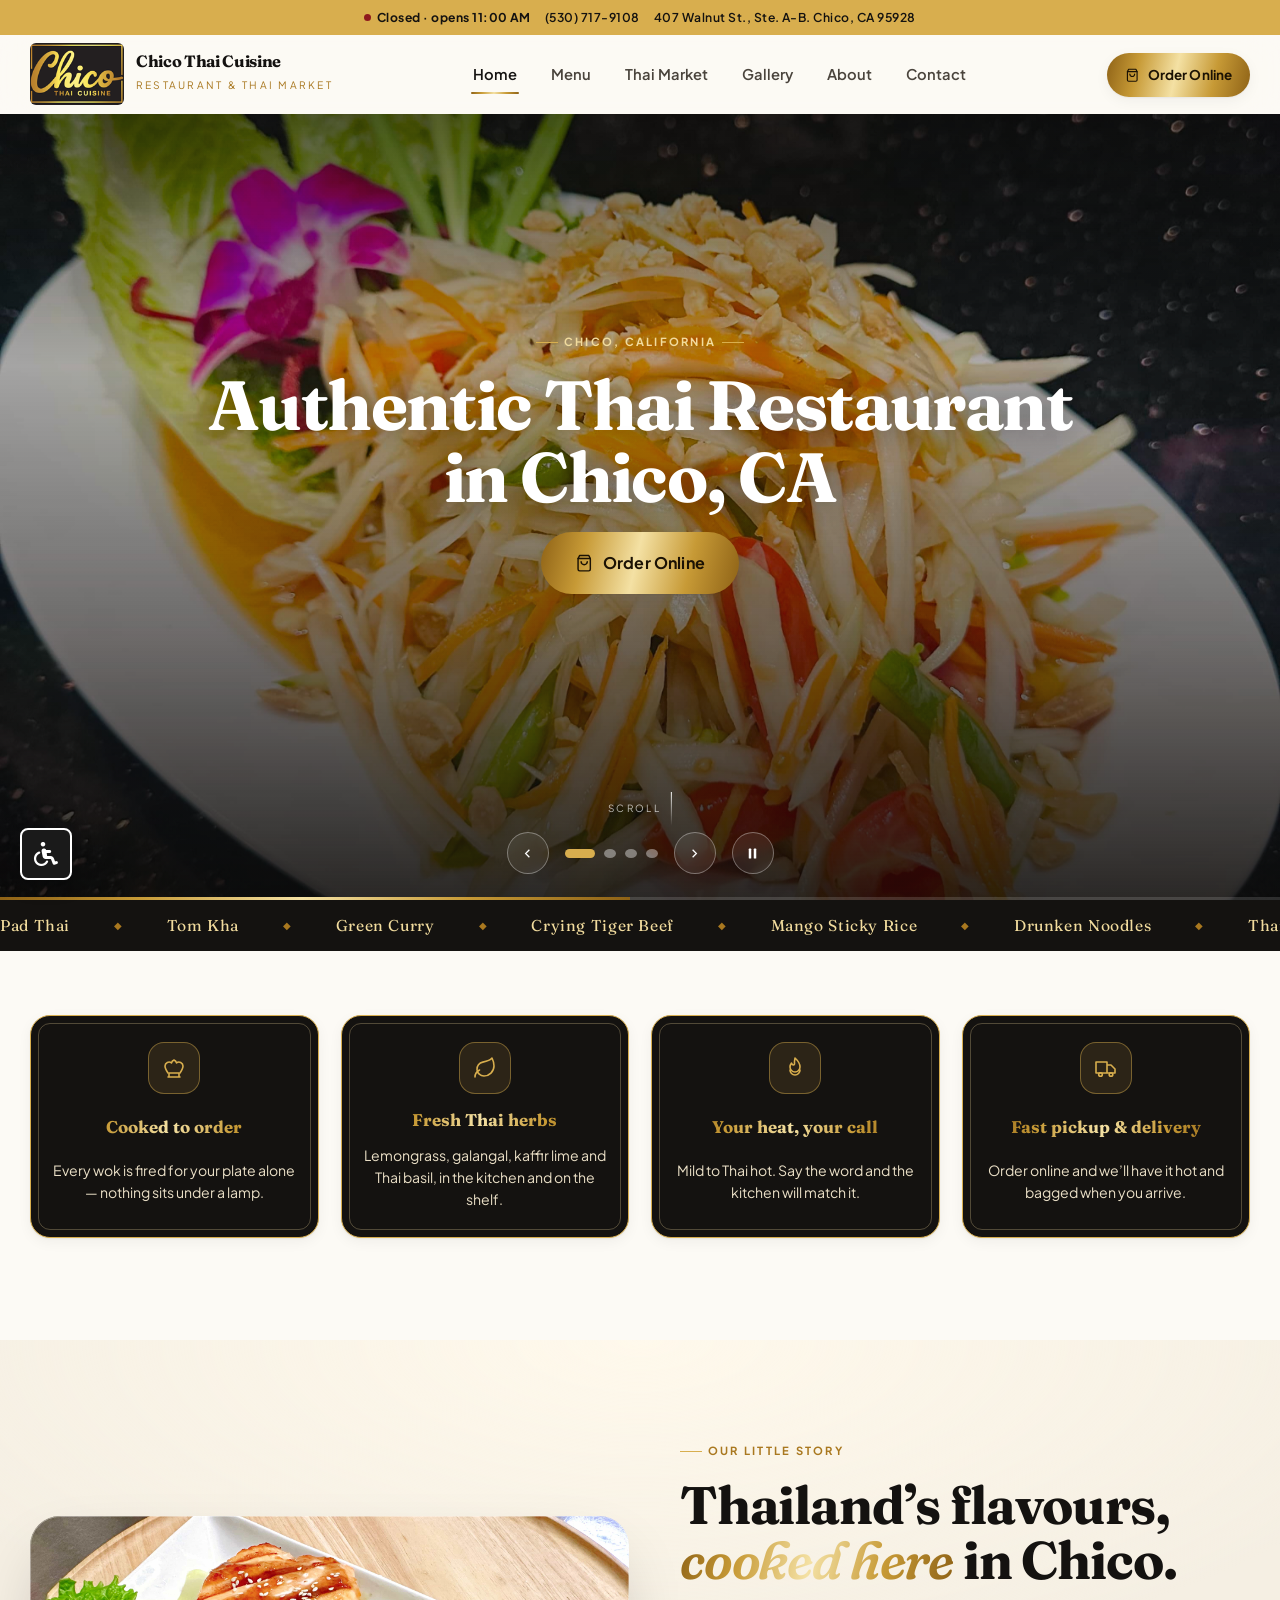
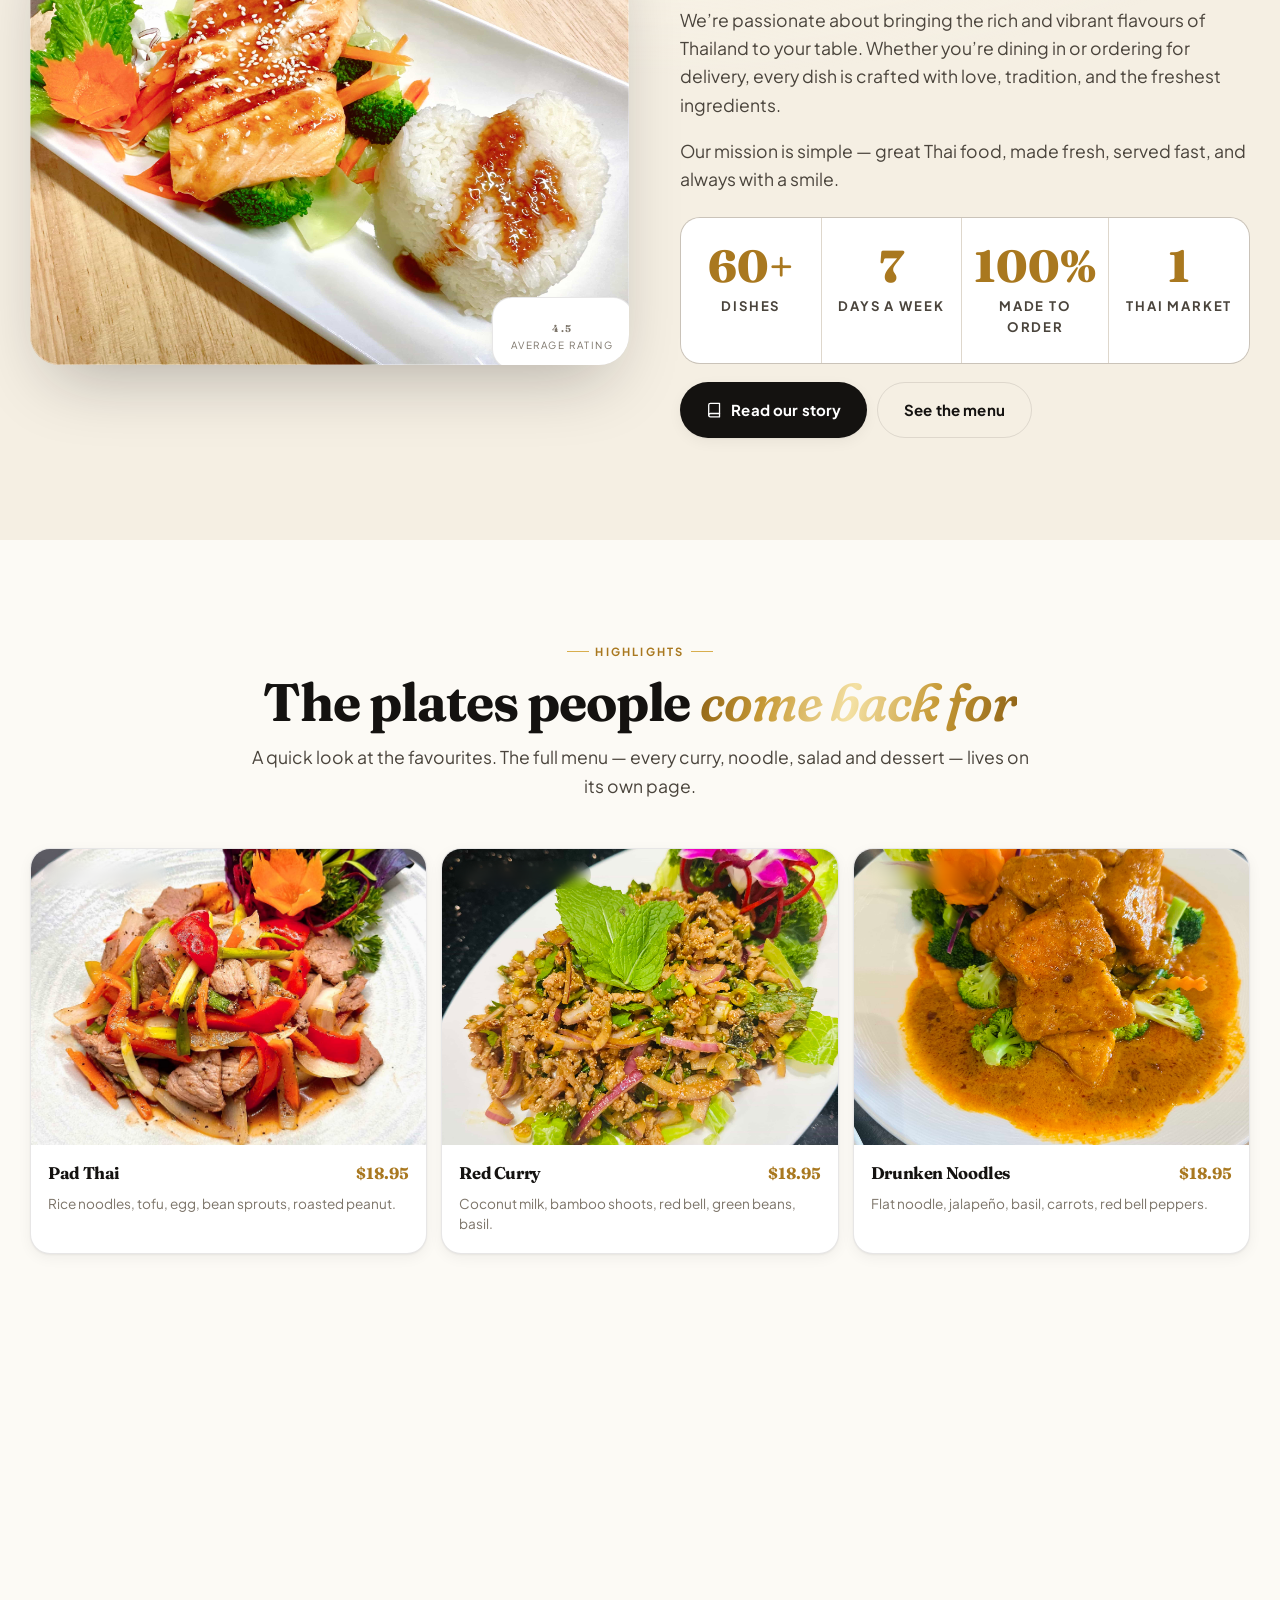
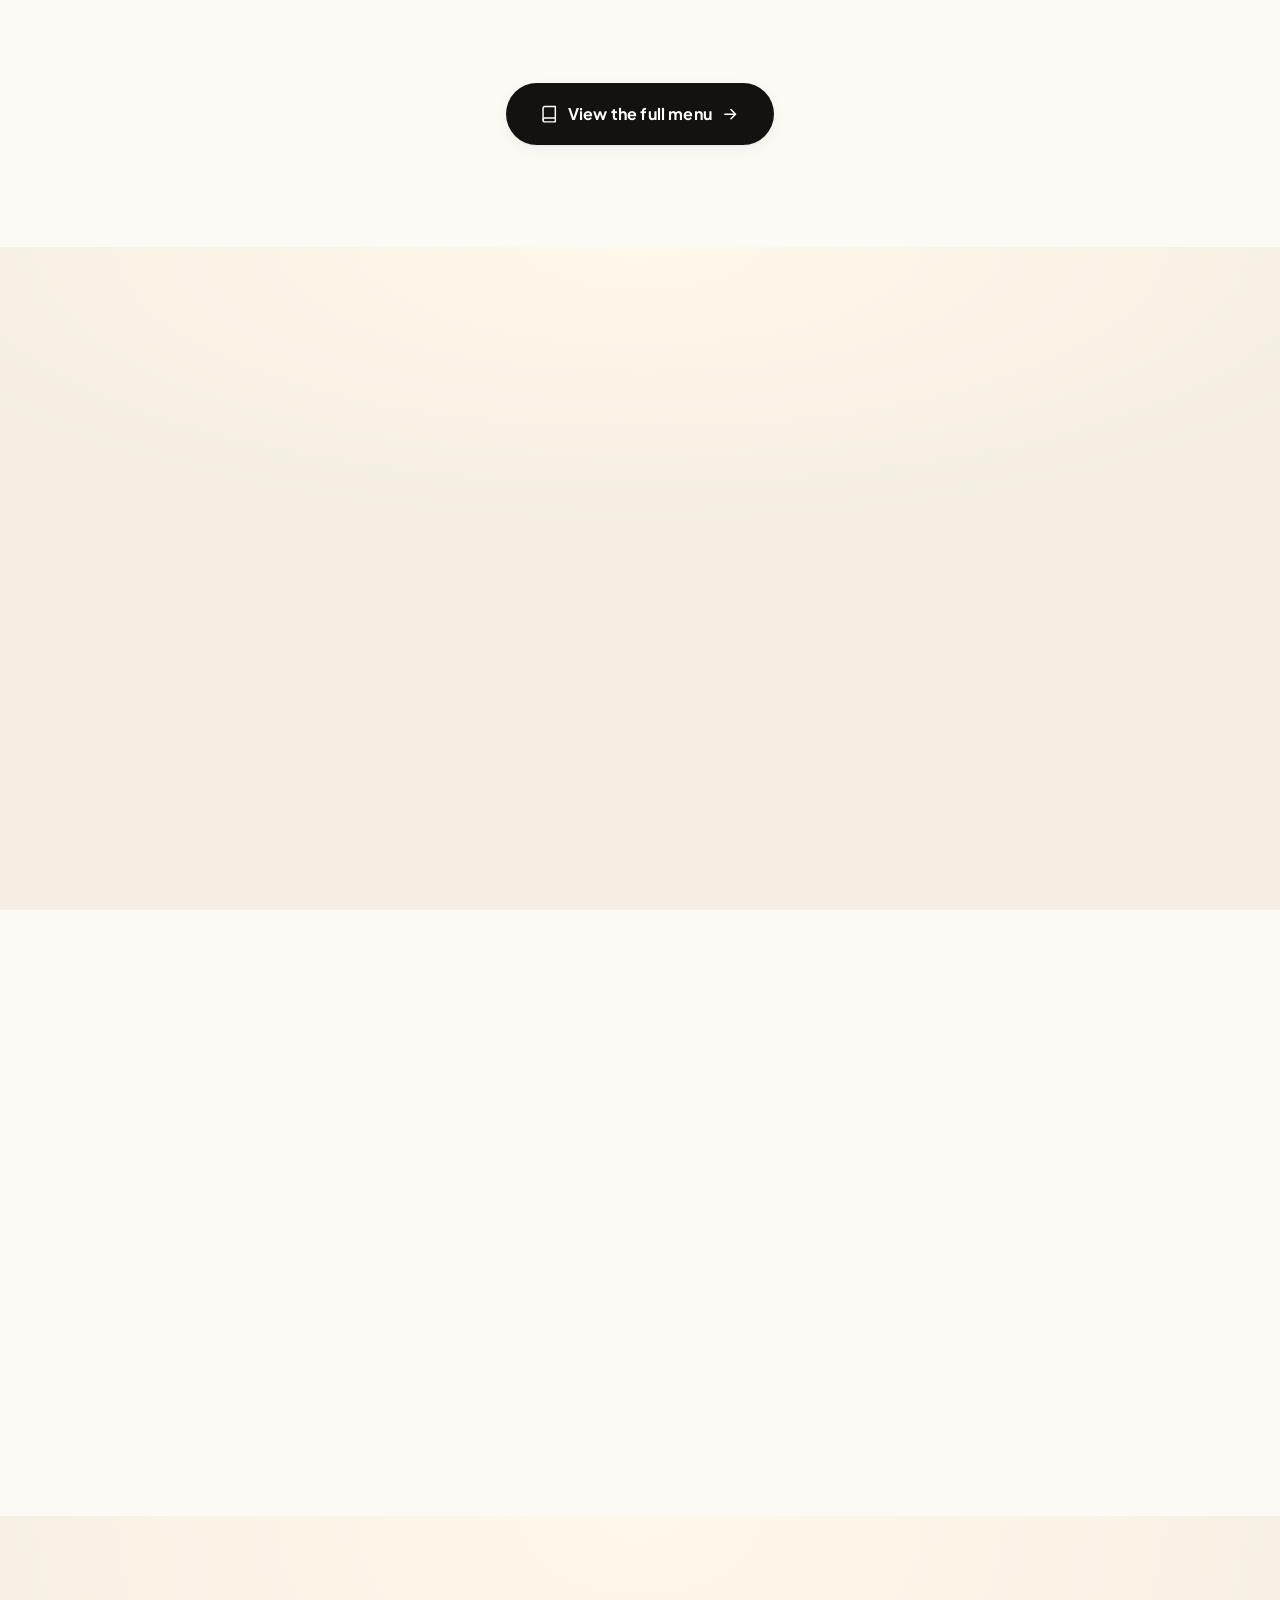
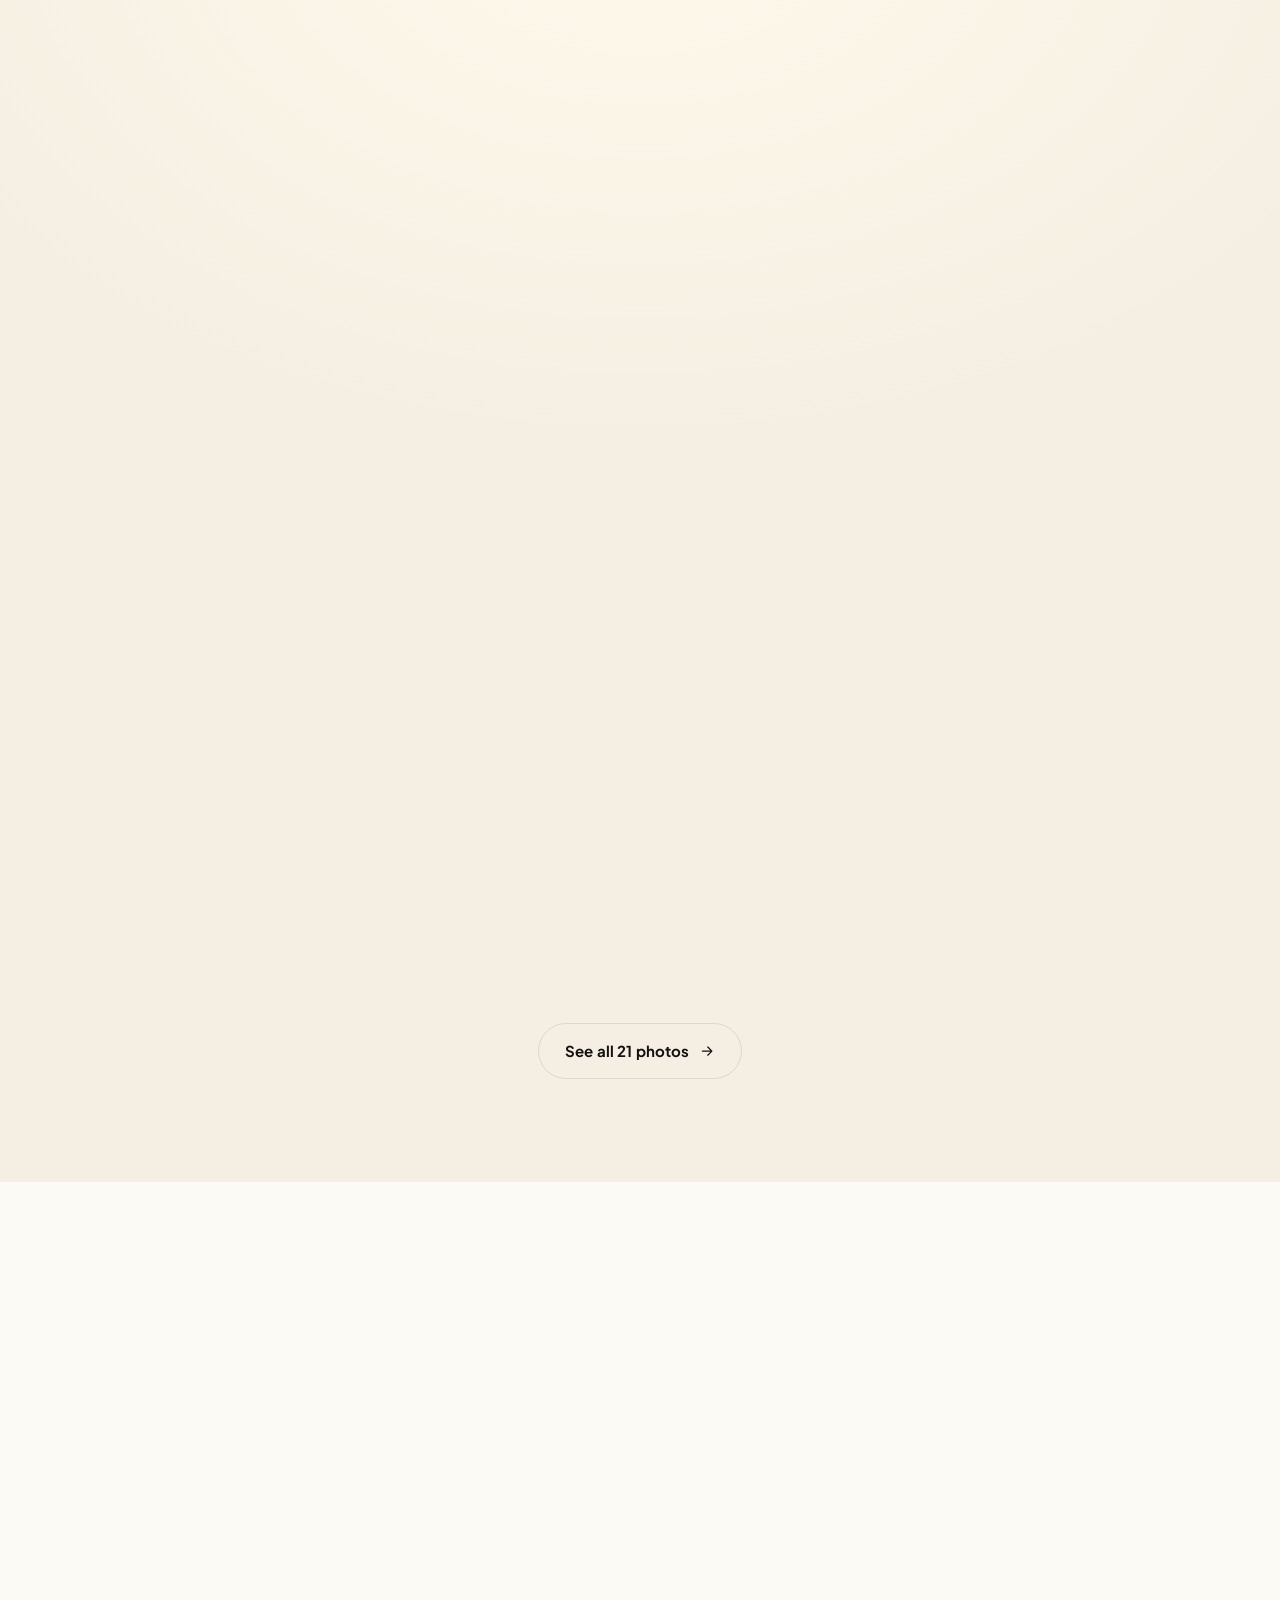
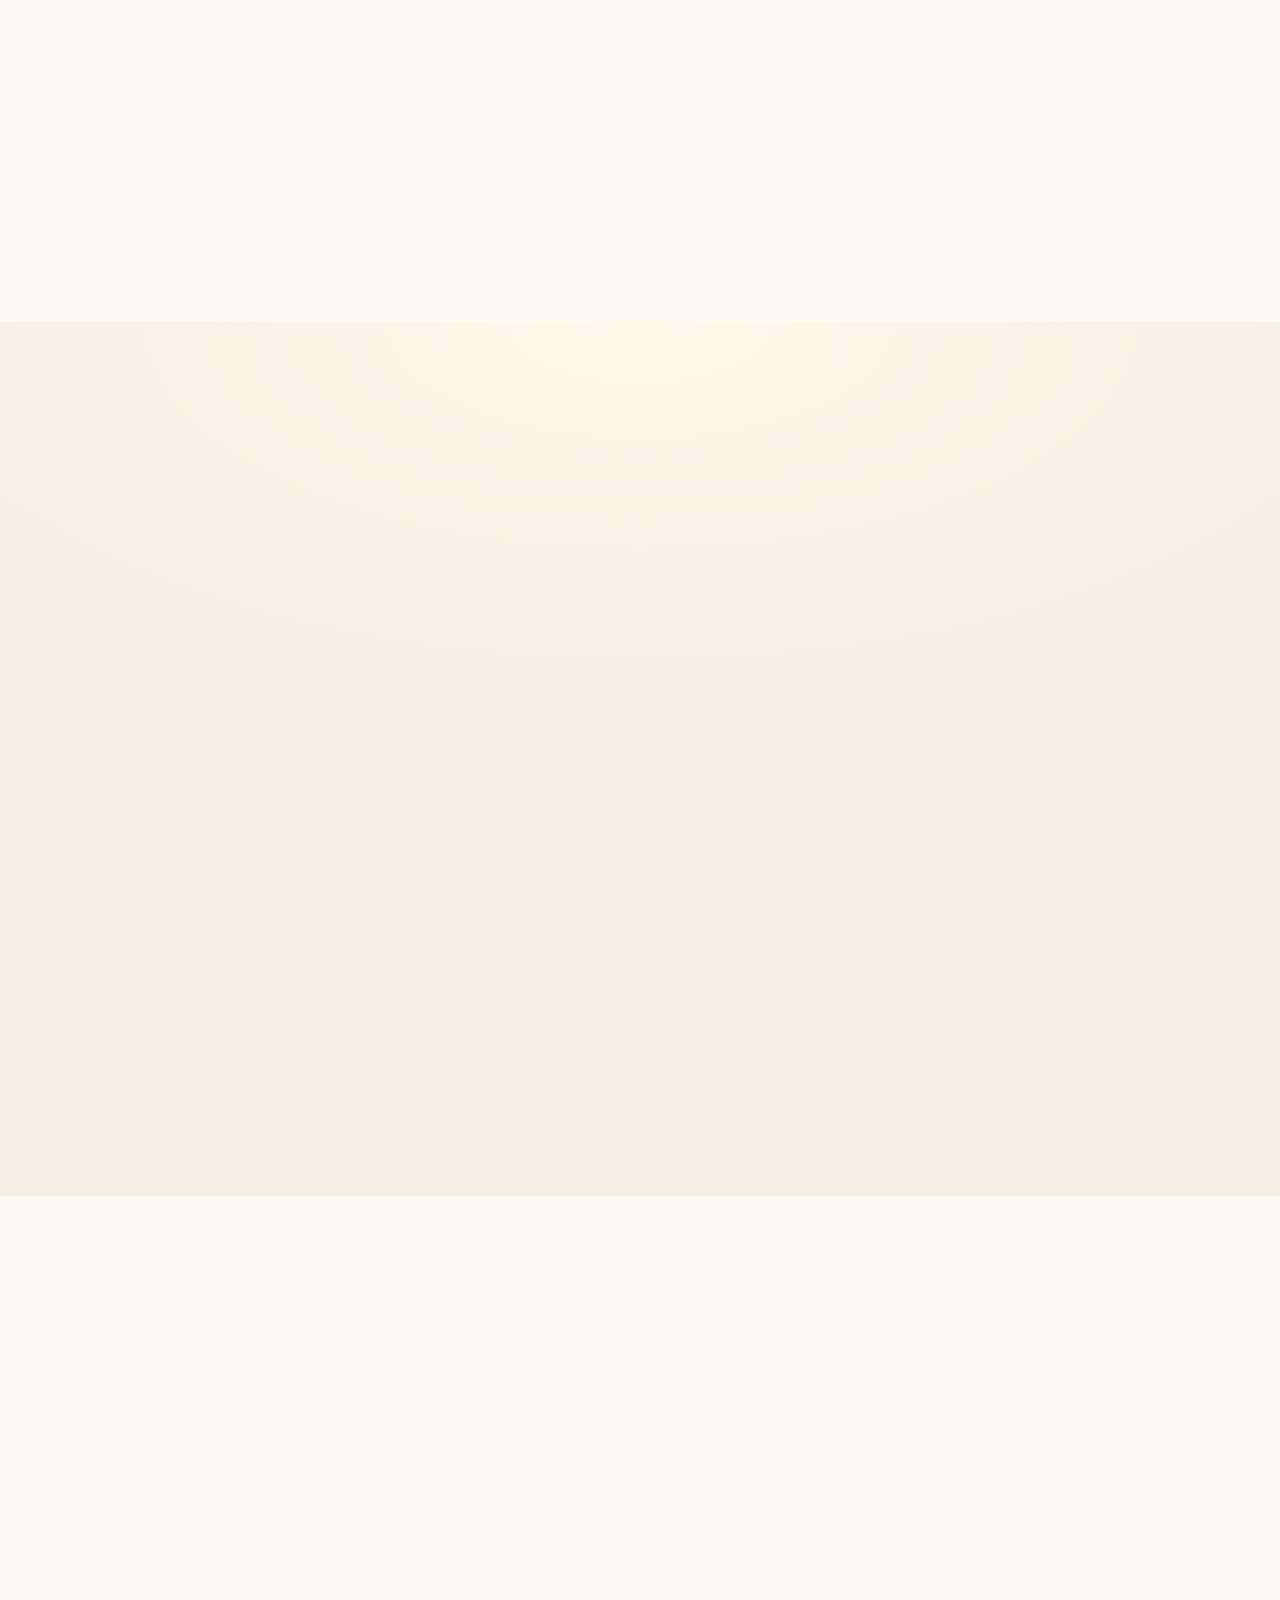
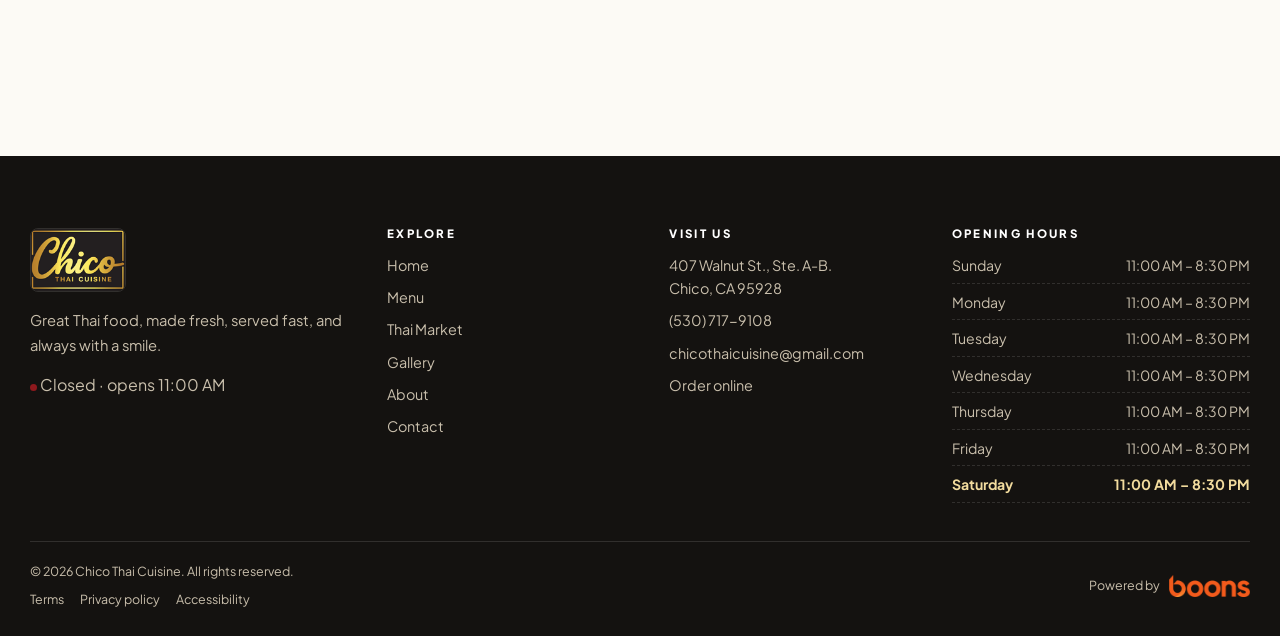
==== commit b0d5b840: "Color Changes" ====
--- a/index.html
+++ b/index.html
@@ -119,18 +119,22 @@
 
 /* ---------- header ---------- */
 .topbar{
-  background:var(--ink);color:#EADFC6;font-size:.76rem;letter-spacing:.04em;
-  padding:8px 0;position:relative;z-index:60;
+  background:var(--gold-2);color:var(--ink);font-size:.76rem;letter-spacing:.04em;
+  padding:8px 0;position:relative;z-index:60;font-weight:600;
 }
 .topbar .wrap{display:flex;gap:14px;align-items:center;justify-content:center;flex-wrap:nowrap;
   overflow:hidden;white-space:nowrap}
 .topbar .tb-addr{display:none}
-.topbar a{white-space:nowrap}
-.topbar a:hover{color:var(--gold-3)}
+.topbar a{white-space:nowrap;color:var(--ink)}
+.topbar a:hover{color:#000;text-decoration:underline;text-underline-offset:2px}
+.topbar [data-status]{display:inline-flex;align-items:center;gap:.45em;font-weight:700;color:var(--ink)}
+.topbar [data-status] [data-status-text]{color:var(--ink);-webkit-text-fill-color:var(--ink);background:none}
 .dot-live{width:7px;height:7px;border-radius:50%;background:#48C07E;display:inline-block;
   box-shadow:0 0 0 0 rgba(72,192,126,.7);animation:pulse 2.4s infinite}
-.dot-live.shut{background:#E06A6A;animation:none}
+.topbar .dot-live{background:var(--ink);box-shadow:0 0 0 0 rgba(20,18,16,.45);animation:pulse-ink 2.4s infinite}
+.dot-live.shut,.topbar .dot-live.shut{background:#8E191D;animation:none}
 @keyframes pulse{70%{box-shadow:0 0 0 9px rgba(72,192,126,0)}100%{box-shadow:0 0 0 0 rgba(72,192,126,0)}}
+@keyframes pulse-ink{70%{box-shadow:0 0 0 9px rgba(20,18,16,0)}100%{box-shadow:0 0 0 0 rgba(20,18,16,0)}}
 
 .hdr{
   position:sticky;top:0;z-index:70;background:rgba(252,250,245,.86);
@@ -213,11 +217,11 @@
 .hero-txt{max-width:920px;display:grid;gap:18px;justify-items:center}
 .hero .kicker{color:var(--gold-3)}
 .hero .kicker::before,.hero .kicker::after{background:var(--gold-2)}
-.hero h1{
+.hero h1,.hero h2{
   font-size:clamp(2.05rem,7.4vw,4.35rem);color:#fff;
   text-shadow:0 2px 30px rgba(0,0,0,.35);
 }
-.hero h1 em{font-style:normal;background:var(--gold-grad);-webkit-background-clip:text;background-clip:text;
+.hero h1 em,.hero h2 em{font-style:normal;background:var(--gold-grad);-webkit-background-clip:text;background-clip:text;
   color:transparent;-webkit-text-fill-color:transparent}
 .hs-anim>*{opacity:0;transform:translateY(26px) }
 .hero-slide.on .hs-anim>*{animation:hIn .9s var(--ease) forwards}
@@ -284,15 +288,19 @@
 .card-pad{padding:clamp(18px,3vw,26px)}
 
 /* value props */
-.vp{display:grid;gap:12px;padding:24px 20px;background:var(--card);border-radius:var(--r-m);
-  border:1px solid var(--line);box-shadow:var(--shadow-s);text-align:center;
-  transition:transform .5s var(--ease),box-shadow .5s var(--ease)}
-.vp:hover{transform:translateY(-6px);box-shadow:var(--shadow-m)}
+.vp{display:grid;gap:12px;padding:26px 22px;background:var(--ink);border-radius:var(--r-m);
+  border:1.5px solid var(--gold-2);box-shadow:var(--shadow-s);text-align:center;position:relative;
+  transition:transform .5s var(--ease),box-shadow .5s var(--ease),border-color .4s}
+.vp::before{content:"";position:absolute;inset:7px;border:1px solid rgba(242,220,158,.28);
+  border-radius:calc(var(--r-m) - 8px);pointer-events:none}
+.vp:hover{transform:translateY(-6px);box-shadow:0 18px 44px -14px rgba(169,120,31,.42);border-color:var(--gold-3)}
 .vp .ico{width:52px;height:52px;margin-inline:auto;border-radius:16px;display:grid;place-items:center;
-  background:var(--gold-4);border:1px solid rgba(169,120,31,.24)}
-.vp .ico svg{width:24px;height:24px;stroke:var(--gold-1)}
-.vp b{font-family:var(--font-d);font-size:1.06rem;font-weight:700}
-.vp p{font-size:.88rem;color:var(--ink-3);line-height:1.55}
+  background:rgba(216,174,78,.12);border:1px solid rgba(216,174,78,.45)}
+.vp .ico svg{width:24px;height:24px;stroke:var(--gold-2)}
+.vp b{font-family:var(--font-d);font-size:1.06rem;font-weight:700;
+  background:var(--gold-grad);-webkit-background-clip:text;background-clip:text;
+  color:transparent;-webkit-text-fill-color:transparent}
+.vp p{font-size:.88rem;color:#EADFC6;line-height:1.55}
 
 /* horizontal rail (mobile = swipe, desktop = grid) */
 .rail{
@@ -341,11 +349,10 @@
 /* ---------- stats ---------- */
 .stats{display:grid;grid-template-columns:repeat(2,1fr);gap:1px;background:var(--line);
   border-radius:var(--r-m);overflow:hidden;border:1px solid var(--line)}
-.stat{background:var(--card);padding:22px 14px;text-align:center}
-.stat b{display:block;font-family:var(--font-d);font-size:clamp(1.6rem,5vw,2.3rem);line-height:1;
-  background:var(--gold-grad);-webkit-background-clip:text;background-clip:text;color:transparent;
-  -webkit-text-fill-color:transparent}
-.stat span{font-size:.68rem;letter-spacing:.14em;text-transform:uppercase;color:var(--ink-3)}
+.stat{background:var(--card);padding:26px 12px;text-align:center}
+.stat b,.stat b span{display:block;font-family:var(--font-d);font-size:clamp(2.8rem,8vw,2rem);line-height:1;
+  font-weight:800;color:var(--gold-1);-webkit-text-fill-color:var(--gold-1);background:none}
+.stat > span{display:block;margin-top:6px;font-size:.82rem;letter-spacing:.14em;text-transform:uppercase;color:var(--ink-2);font-weight:700}
 
 /* ---------- reviews ---------- */
 .rev{background:var(--card);border-radius:var(--r-m);padding:26px 22px;border:1px solid var(--line);
@@ -464,7 +471,7 @@
 .acc details{border-bottom:1px solid var(--line)}
 .acc summary{
   list-style:none;cursor:pointer;padding:19px 44px 19px 0;position:relative;
-  font-family:var(--font-d);font-weight:700;font-size:1.02rem;
+  font-family:var(--font-d);font-weight:700;font-size:1.5rem;
 }
 .acc summary::-webkit-details-marker{display:none}
 .acc summary::after{
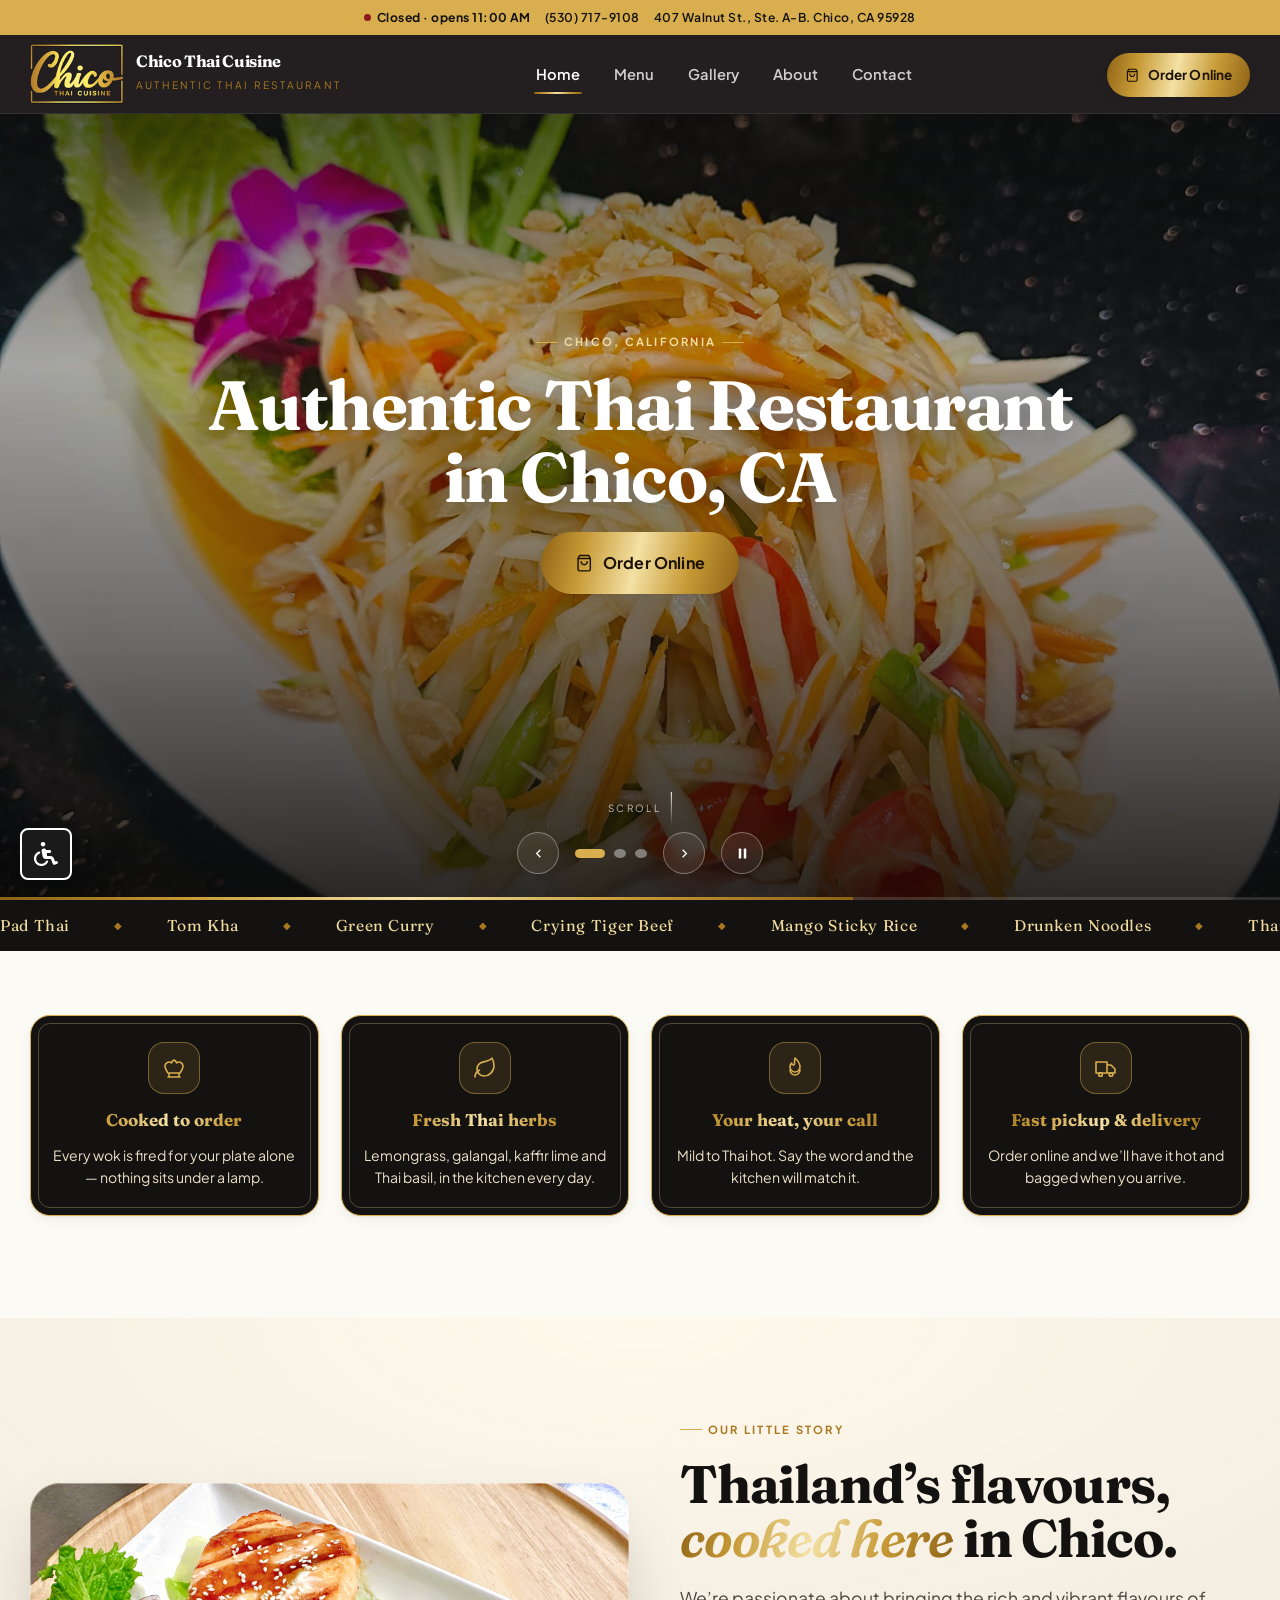
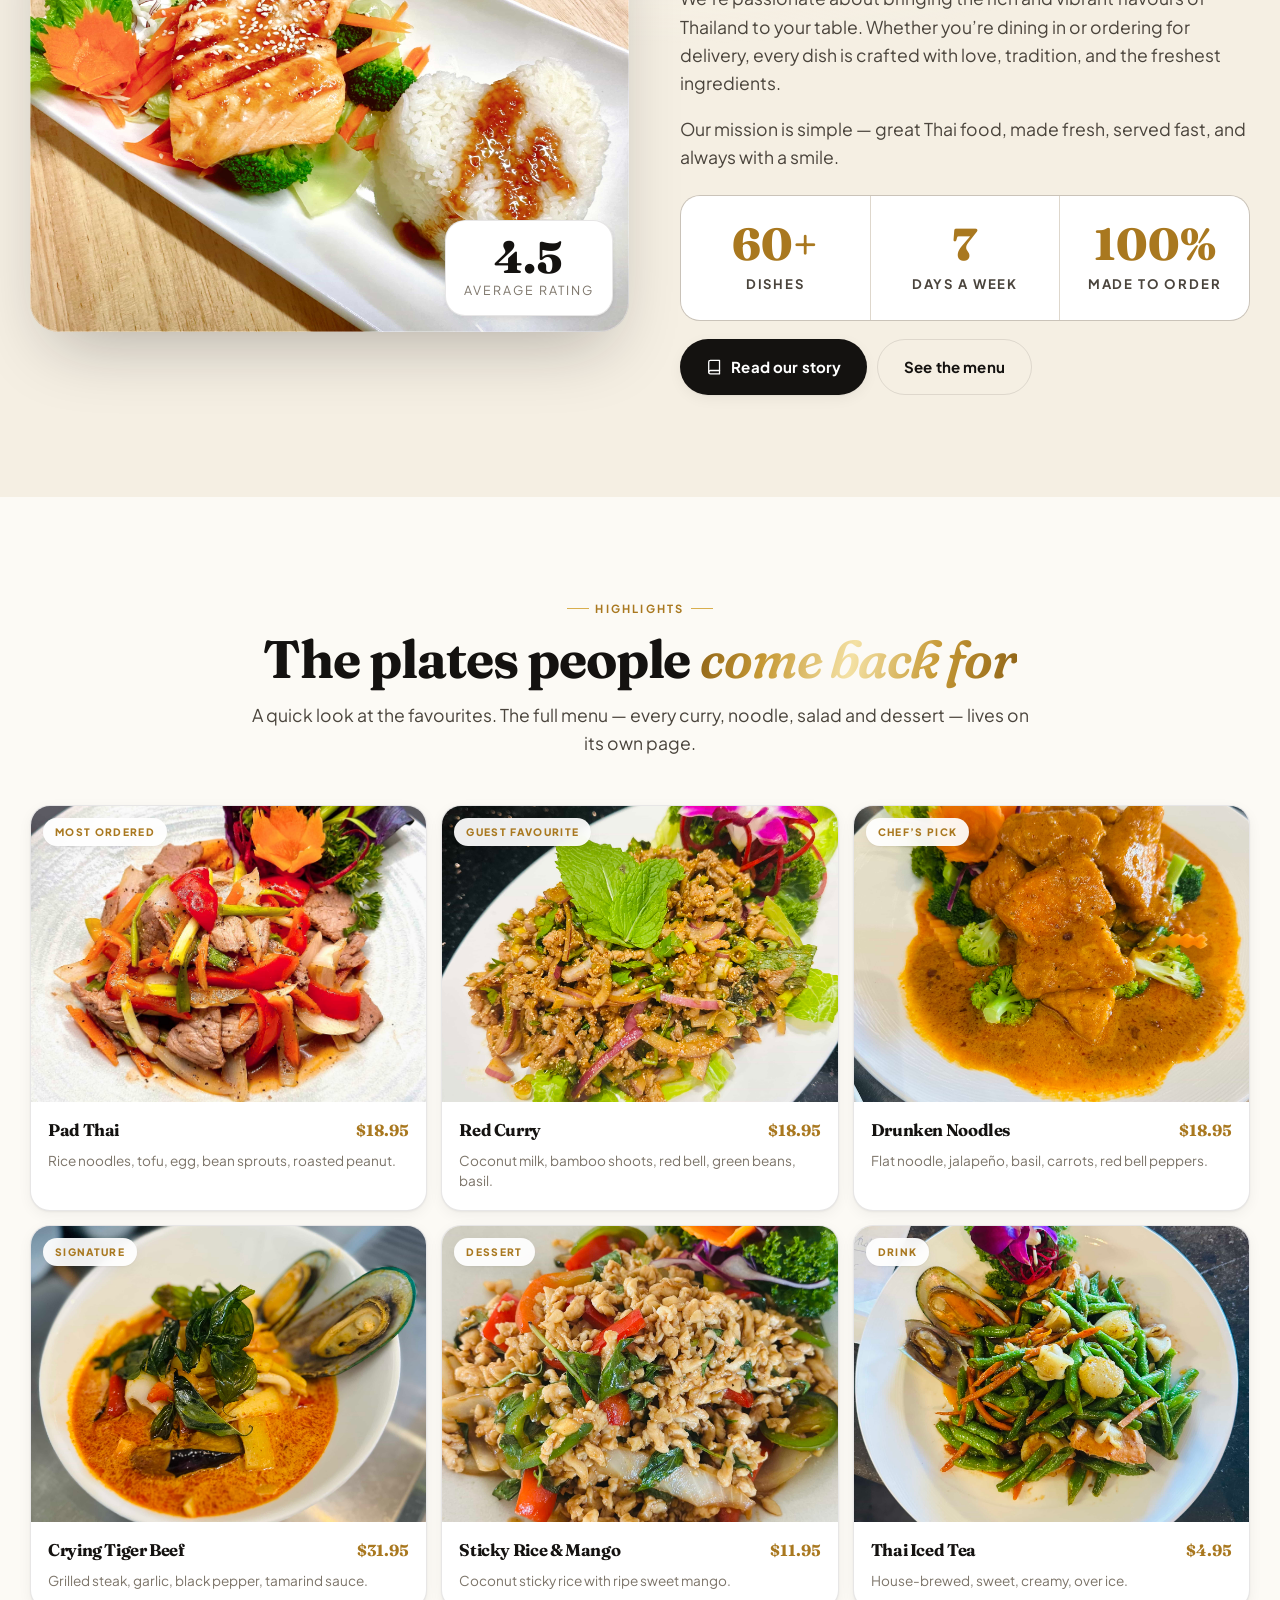
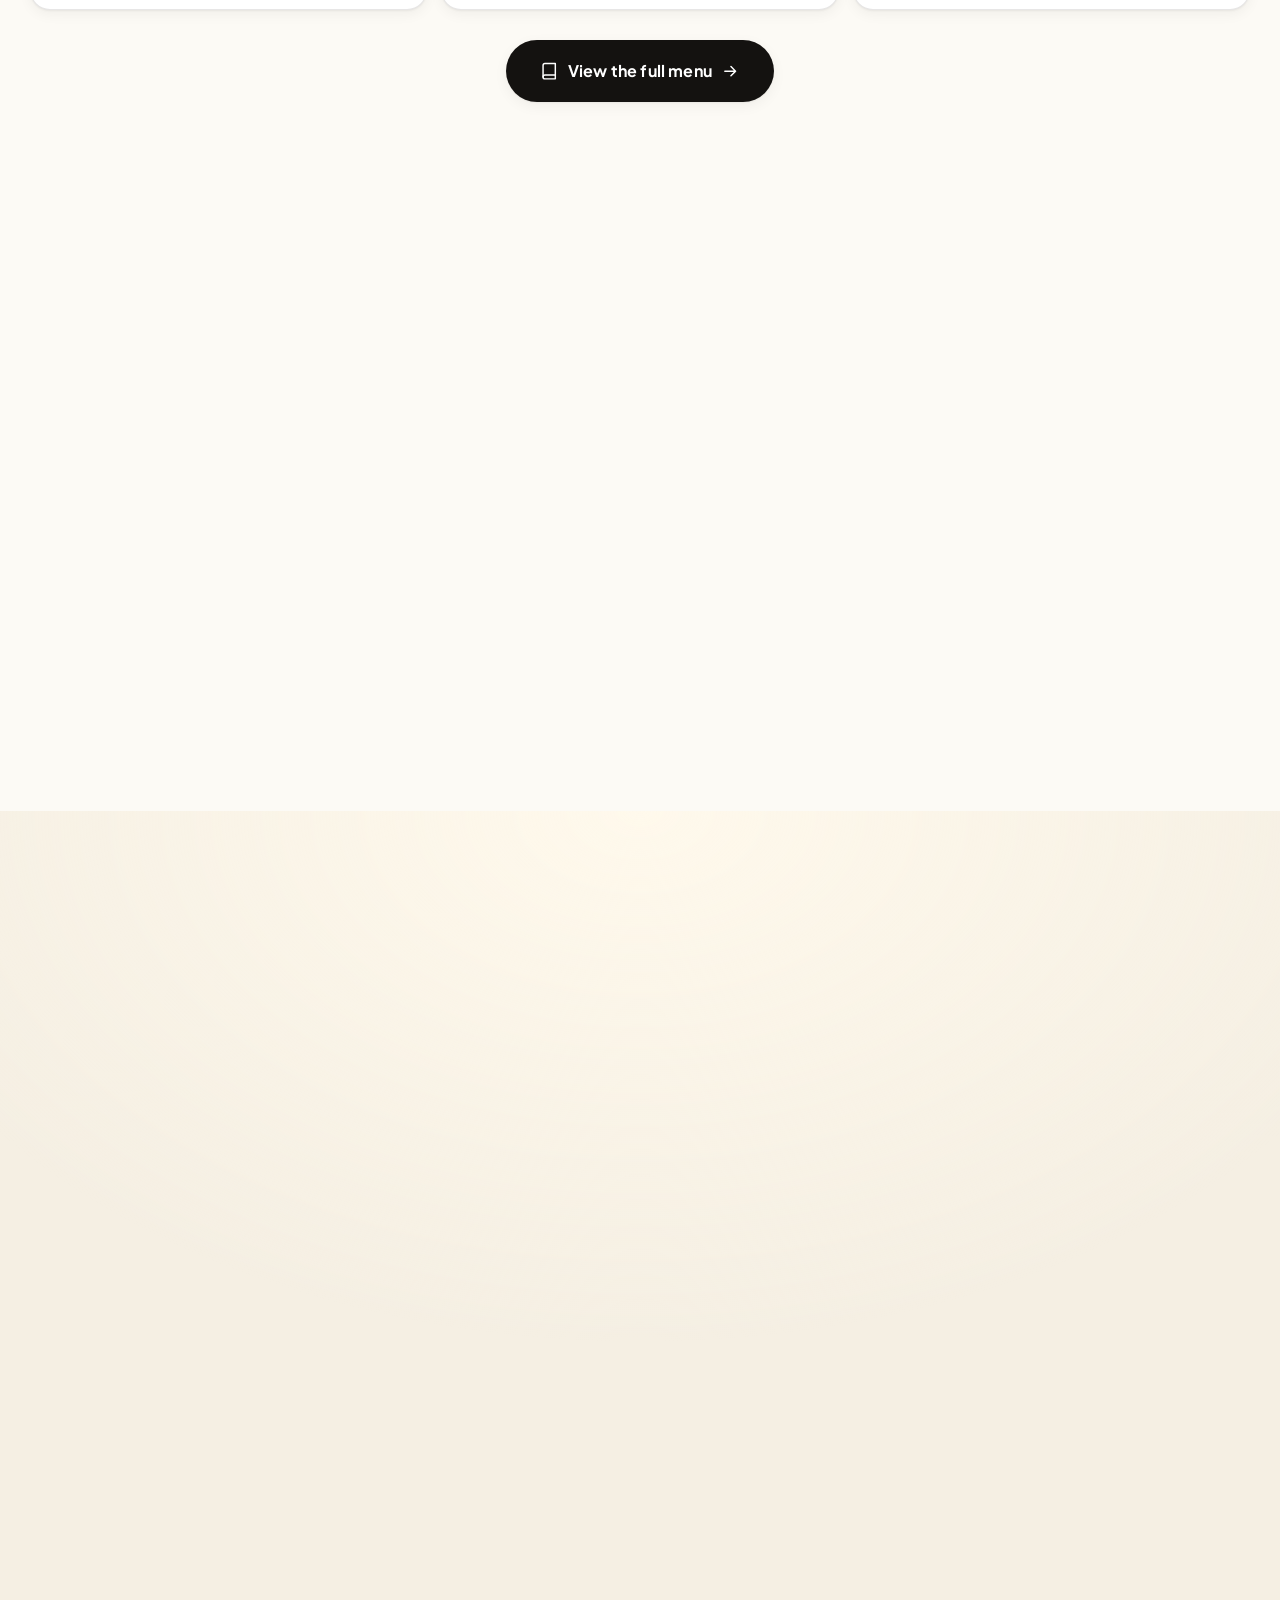
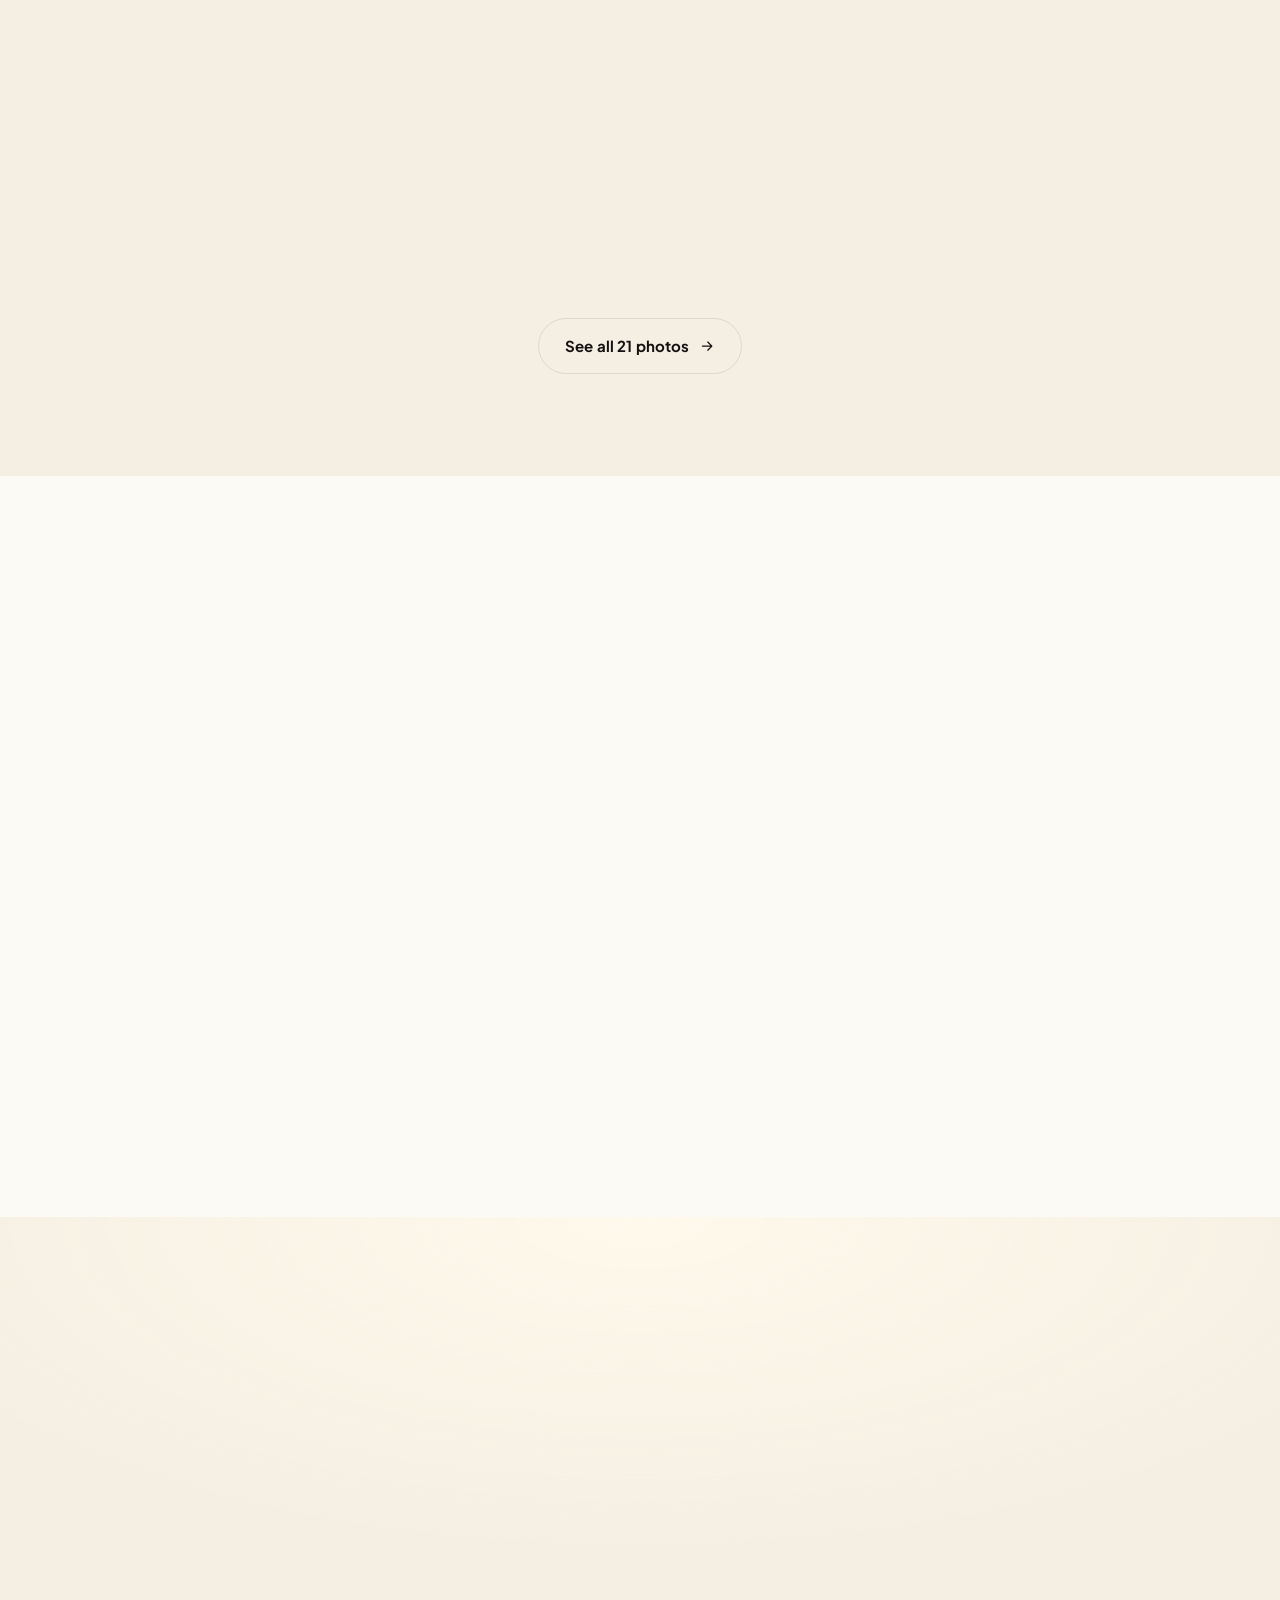
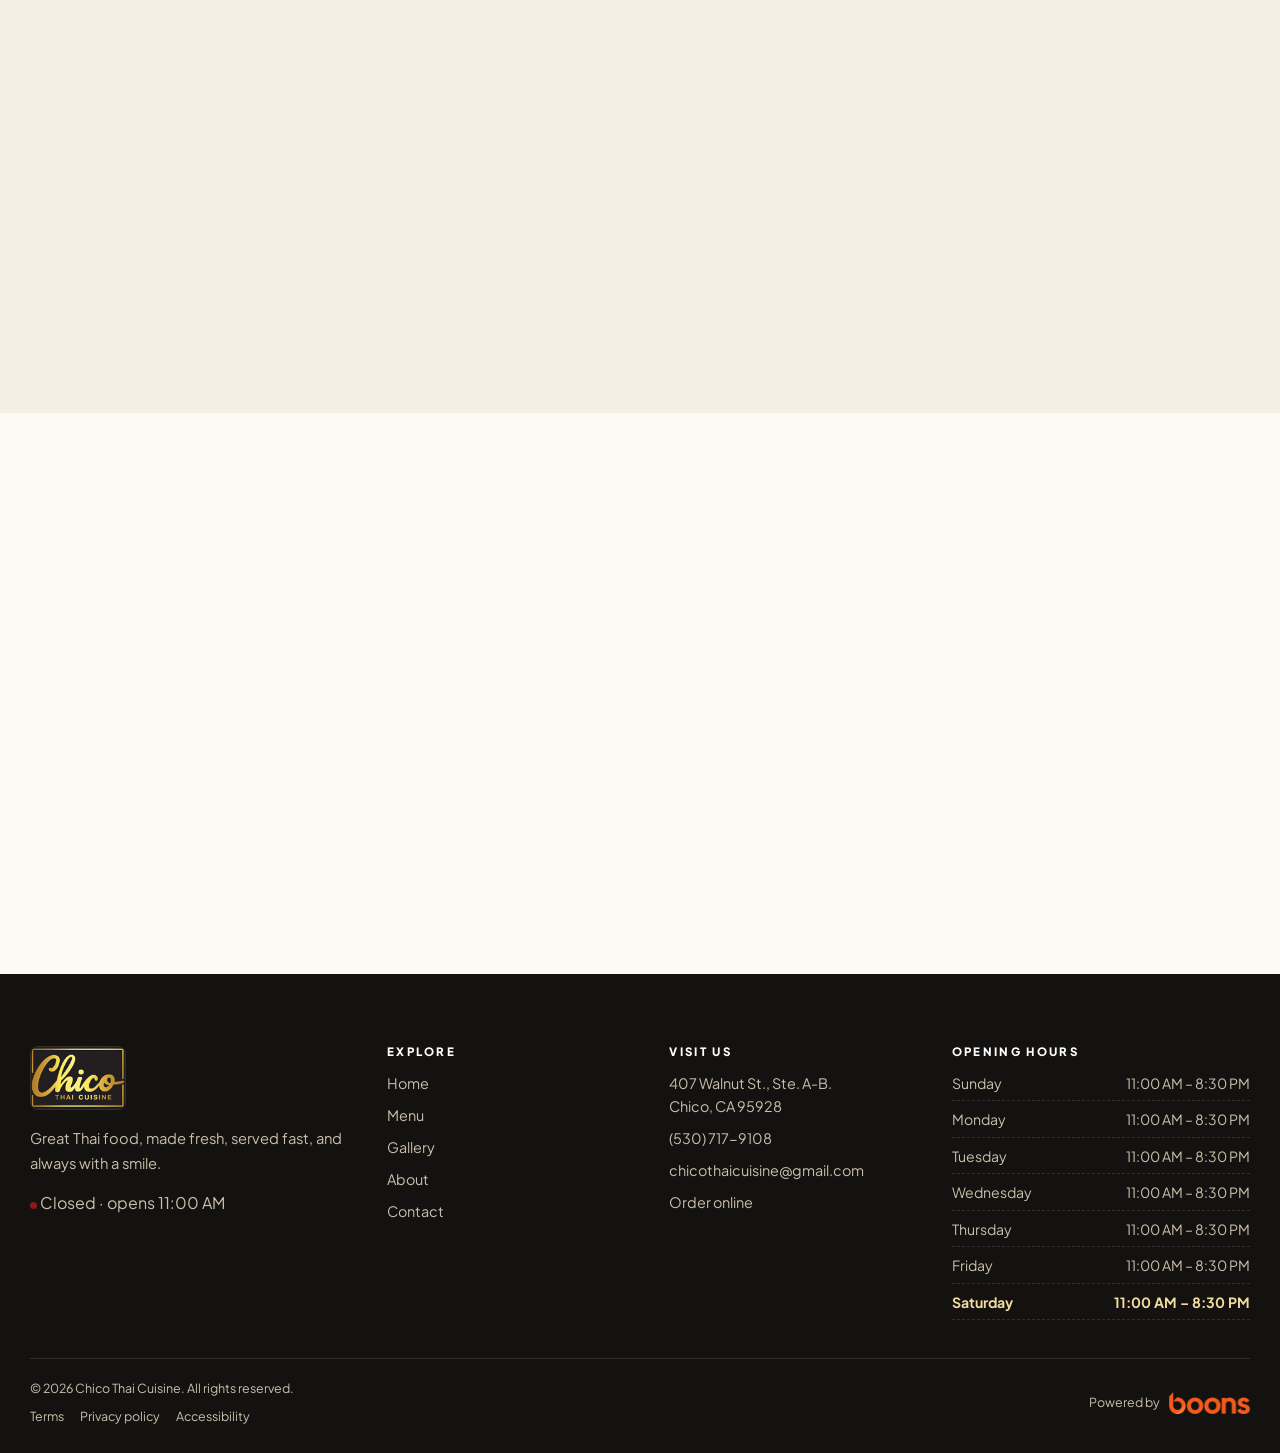
==== commit 15469ffa: "Focus the site on the restaurant and send every order to the live Boons page. Co-authored-by: Cursor" ====
--- a/index.html
+++ b/index.html
@@ -3,13 +3,13 @@
 <head>
 <meta charset="utf-8">
 <meta name="viewport" content="width=device-width, initial-scale=1, viewport-fit=cover">
-<title>Chico Thai Cuisine | Authentic Thai Restaurant &amp; Thai Market in Chico, CA</title>
-<meta name="description" content="Authentic Thai food made fresh in downtown Chico, CA. Pad Thai, curries, noodles, seafood and a full Thai grocery market. Order online for pickup or delivery.">
+<title>Chico Thai Cuisine | Authentic Thai Restaurant in Chico, CA</title>
+<meta name="description" content="Authentic Thai food made fresh in downtown Chico, CA. Pad Thai, curries, noodles and seafood. Order online for pickup or delivery.">
 <meta name="theme-color" content="#141210">
 <link rel="canonical" href="https://www.chicothaicuisine.com/index.html">
 <meta property="og:type" content="restaurant">
-<meta property="og:title" content="Chico Thai Cuisine | Authentic Thai Restaurant &amp; Thai Market in Chico, CA">
-<meta property="og:description" content="Authentic Thai food made fresh in downtown Chico, CA. Pad Thai, curries, noodles, seafood and a full Thai grocery market. Order online for pickup or delivery.">
+<meta property="og:title" content="Chico Thai Cuisine | Authentic Thai Restaurant in Chico, CA">
+<meta property="og:description" content="Authentic Thai food made fresh in downtown Chico, CA. Pad Thai, curries, noodles and seafood. Order online for pickup or delivery.">
 <meta property="og:image" content="https://www.chicothaicuisine.com/img/slider/slide1.jpg">
 <meta property="og:url" content="https://www.chicothaicuisine.com/index.html">
 <meta name="twitter:card" content="summary_large_image">
@@ -137,28 +137,27 @@
 @keyframes pulse-ink{70%{box-shadow:0 0 0 9px rgba(20,18,16,0)}100%{box-shadow:0 0 0 0 rgba(20,18,16,0)}}
 
 .hdr{
-  position:sticky;top:0;z-index:70;background:rgba(252,250,245,.86);
-  backdrop-filter:saturate(180%) blur(16px);-webkit-backdrop-filter:saturate(180%) blur(16px);
-  border-bottom:1px solid transparent;transition:border-color .3s,box-shadow .3s,background .3s;
-}
-.hdr.stuck{border-bottom-color:var(--line);box-shadow:0 10px 30px -22px rgba(20,18,16,.5)}
+  position:sticky;top:0;z-index:70;background:#231F20;color:#fff;
+  border-bottom:1px solid rgba(255,255,255,.08);transition:border-color .3s,box-shadow .3s,background .3s;
+}
+.hdr.stuck{border-bottom-color:rgba(242,220,158,.28);box-shadow:0 10px 30px -22px rgba(0,0,0,.7)}
 .hdr .wrap{display:flex;align-items:center;justify-content:space-between;gap:16px;min-height:74px}
 .brand{display:flex;align-items:center;gap:12px;padding:8px 0}
 .brand img{height:54px;width:auto;border-radius:6px;transition:transform .5s var(--ease)}
 .brand:hover img{transform:scale(1.05) rotate(-1deg)}
 .brand-txt{display:none}
-.brand-txt b{display:block;font-family:var(--font-d);font-size:1.02rem;letter-spacing:-.02em;line-height:1}
+.brand-txt b{display:block;font-family:var(--font-d);font-size:1.02rem;letter-spacing:-.02em;line-height:1;color:#fff}
 .brand-txt span{font-size:.64rem;letter-spacing:.22em;text-transform:uppercase;color:var(--gold-1)}
 .nav{display:none}
 .nav a{
-  position:relative;padding:10px 2px;font-size:.92rem;font-weight:600;color:var(--ink-2);
+  position:relative;padding:10px 2px;font-size:.92rem;font-weight:600;color:rgba(255,255,255,.78);
   transition:color .25s;
 }
 .nav a::after{
   content:"";position:absolute;left:0;right:0;bottom:2px;height:2px;border-radius:2px;
   background:var(--gold-grad);transform:scaleX(0);transform-origin:right;transition:transform .45s var(--ease);
 }
-.nav a:hover,.nav a[aria-current="page"]{color:var(--ink)}
+.nav a:hover,.nav a[aria-current="page"]{color:#fff}
 .nav a:hover::after,.nav a[aria-current="page"]::after{transform:scaleX(1);transform-origin:left}
 .hdr-cta{display:none}
 .burger{
@@ -313,6 +312,7 @@
 .rail>*{scroll-snap-align:center}
 
 /* dish card */
+a.dish{display:block;color:inherit}
 .dish{position:relative;background:var(--card);border-radius:var(--r-m);overflow:hidden;
   border:1px solid var(--line);box-shadow:var(--shadow-s);
   transition:transform .55s var(--ease),box-shadow .55s var(--ease)}
@@ -343,8 +343,8 @@
   position:absolute;z-index:3;background:var(--card);border-radius:var(--r-m);padding:14px 18px;
   box-shadow:var(--shadow-m);border:1px solid var(--line);display:grid;gap:2px;text-align:center;
 }
-.badge-float b{font-family:var(--font-d);font-size:1.5rem;line-height:1}
-.badge-float span{font-size:.62rem;letter-spacing:.16em;text-transform:uppercase;color:var(--ink-3)}
+.badge-float b,.badge-float b span{font-family:var(--font-d);font-size:2.75rem;line-height:1;letter-spacing:0;text-transform:none;color:var(--ink);font-weight:800}
+.badge-float > span{font-size:.78rem;letter-spacing:.16em;text-transform:uppercase;color:var(--ink-3)}
 
 /* ---------- stats ---------- */
 .stats{display:grid;grid-template-columns:repeat(2,1fr);gap:1px;background:var(--line);
@@ -584,7 +584,7 @@
   .topbar .tb-addr{display:inline}
   .g2{grid-template-columns:repeat(2,1fr)}
   .g3{grid-template-columns:repeat(2,1fr)}
-  .stats{grid-template-columns:repeat(4,1fr)}
+  .stats{grid-template-columns:repeat(3,1fr)}
   .gal{columns:3}
   .rail{grid-auto-columns:44%}
   .mi{grid-template-columns:1fr auto;padding:16px 16px}
@@ -644,11 +644,11 @@
   <div class="wrap">
     <a class="brand" href="index.html" aria-label="Chico Thai Cuisine home">
       <img src="img/logo.png" alt="Chico Thai Cuisine logo" width="150" height="99">
-      <span class="brand-txt"><b>Chico Thai Cuisine</b><span>Restaurant &amp; Thai Market</span></span>
+      <span class="brand-txt"><b>Chico Thai Cuisine</b><span>Authentic Thai Restaurant</span></span>
     </a>
-    <nav class="nav" aria-label="Main"><a href="index.html" aria-current="page">Home</a><a href="menu.html">Menu</a><a href="market.html">Thai Market</a><a href="gallery.html">Gallery</a><a href="about.html">About</a><a href="contact.html">Contact</a></nav>
+    <nav class="nav" aria-label="Main"><a href="index.html" aria-current="page">Home</a><a href="menu.html">Menu</a><a href="gallery.html">Gallery</a><a href="about.html">About</a><a href="contact.html">Contact</a></nav>
     <div style="display:flex;gap:10px;align-items:center">
-      <a class="btn btn-gold btn-sm hdr-cta" href="https://order.boons.io/site/chico-thai-cuisine" target="_blank" rel="noopener"><svg viewBox="0 0 24 24" fill="none" stroke="currentColor" stroke-width="1.7" stroke-linecap="round" stroke-linejoin="round"><path d="M6 2 4 6v14a2 2 0 0 0 2 2h12a2 2 0 0 0 2-2V6l-2-4Z"/><path d="M4 6h16M16 10a4 4 0 0 1-8 0"/></svg> Order Online</a>
+      <a class="btn btn-gold btn-sm hdr-cta" href="https://order.boons.io/site/chico-thai-cuisine/413/y" target="_blank" rel="noopener"><svg viewBox="0 0 24 24" fill="none" stroke="currentColor" stroke-width="1.7" stroke-linecap="round" stroke-linejoin="round"><path d="M6 2 4 6v14a2 2 0 0 0 2 2h12a2 2 0 0 0 2-2V6l-2-4Z"/><path d="M4 6h16M16 10a4 4 0 0 1-8 0"/></svg> Order Online</a>
       <button class="burger" aria-label="Open menu" aria-expanded="false" aria-controls="drawer">
         <span></span><span></span><span></span>
       </button>
@@ -657,9 +657,9 @@
 </header>
 
 <div class="drawer" id="drawer">
-  <a class="dl" href="index.html"><span>Home</span><i>01</i></a><a class="dl" href="menu.html"><span>Menu</span><i>02</i></a><a class="dl" href="market.html"><span>Thai Market</span><i>03</i></a><a class="dl" href="gallery.html"><span>Gallery</span><i>04</i></a><a class="dl" href="about.html"><span>About</span><i>05</i></a><a class="dl" href="contact.html"><span>Contact</span><i>06</i></a>
+  <a class="dl" href="index.html"><span>Home</span><i>01</i></a><a class="dl" href="menu.html"><span>Menu</span><i>02</i></a><a class="dl" href="gallery.html"><span>Gallery</span><i>03</i></a><a class="dl" href="about.html"><span>About</span><i>04</i></a><a class="dl" href="contact.html"><span>Contact</span><i>05</i></a>
   <div class="drawer-foot">
-    <a class="btn btn-gold btn-lg" href="https://order.boons.io/site/chico-thai-cuisine" target="_blank" rel="noopener"><svg viewBox="0 0 24 24" fill="none" stroke="currentColor" stroke-width="1.7" stroke-linecap="round" stroke-linejoin="round"><path d="M6 2 4 6v14a2 2 0 0 0 2 2h12a2 2 0 0 0 2-2V6l-2-4Z"/><path d="M4 6h16M16 10a4 4 0 0 1-8 0"/></svg> Order Online</a>
+    <a class="btn btn-gold btn-lg" href="https://order.boons.io/site/chico-thai-cuisine/413/y" target="_blank" rel="noopener"><svg viewBox="0 0 24 24" fill="none" stroke="currentColor" stroke-width="1.7" stroke-linecap="round" stroke-linejoin="round"><path d="M6 2 4 6v14a2 2 0 0 0 2 2h12a2 2 0 0 0 2-2V6l-2-4Z"/><path d="M4 6h16M16 10a4 4 0 0 1-8 0"/></svg> Order Online</a>
     <a class="btn btn-ghost" href="tel:+15307179108">(530) 717-9108 Call the restaurant</a>
     <p class="muted" style="font-size:.8rem">407 Walnut St., Ste. A-B. Chico, CA 95928<br>Mon–Sun · 11:00 AM – 8:30 PM</p>
   </div>
@@ -669,17 +669,17 @@
 
 <section class="hero" aria-roledescription="carousel" aria-label="Chico Thai Cuisine highlights">
   
-    <div class="hero-slide on" role="group" aria-roledescription="slide" aria-label="Slide 1 of 4" aria-hidden="false">
+    <div class="hero-slide on" role="group" aria-roledescription="slide" aria-label="Slide 1 of 3" aria-hidden="false">
       <img src="img/slider/slide1.jpg" alt="Authentic Thai Restaurant in Chico, CA" fetchpriority="high" width="1600" height="900">
       <div class="hero-inner">
         <div class="hero-txt hs-anim">
           <p class="kicker c">Chico, California</p>
           <h1 class="">Authentic Thai Restaurant in Chico, CA</h1>
-          <a class="btn btn-gold btn-lg" href="https://order.boons.io/site/chico-thai-cuisine" target="_blank" rel="noopener"><svg viewBox="0 0 24 24" fill="none" stroke="currentColor" stroke-width="1.7" stroke-linecap="round" stroke-linejoin="round"><path d="M6 2 4 6v14a2 2 0 0 0 2 2h12a2 2 0 0 0 2-2V6l-2-4Z"/><path d="M4 6h16M16 10a4 4 0 0 1-8 0"/></svg> Order Online</a>
+          <a class="btn btn-gold btn-lg" href="https://order.boons.io/site/chico-thai-cuisine/413/y" target="_blank" rel="noopener"><svg viewBox="0 0 24 24" fill="none" stroke="currentColor" stroke-width="1.7" stroke-linecap="round" stroke-linejoin="round"><path d="M6 2 4 6v14a2 2 0 0 0 2 2h12a2 2 0 0 0 2-2V6l-2-4Z"/><path d="M4 6h16M16 10a4 4 0 0 1-8 0"/></svg> Order Online</a>
         </div>
       </div>
     </div>
-    <div class="hero-slide" role="group" aria-roledescription="slide" aria-label="Slide 2 of 4" aria-hidden="true">
+    <div class="hero-slide" role="group" aria-roledescription="slide" aria-label="Slide 2 of 3" aria-hidden="true">
       <img src="img/slider/slide2.jpg" alt="Best Pad Thai and Curry Near Downtown Chico" loading="lazy" width="1600" height="900">
       <div class="hero-inner">
         <div class="hero-txt hs-anim">
@@ -689,44 +689,34 @@
         </div>
       </div>
     </div>
-    <div class="hero-slide" role="group" aria-roledescription="slide" aria-label="Slide 3 of 4" aria-hidden="true">
+    <div class="hero-slide" role="group" aria-roledescription="slide" aria-label="Slide 3 of 3" aria-hidden="true">
       <img src="img/slider/slide3.jpg" alt="Fresh Thai Seafood, Noodles and Chef&rsquo;s Specials" loading="lazy" width="1600" height="900">
       <div class="hero-inner">
         <div class="hero-txt hs-anim">
           <p class="kicker c">Chef&rsquo;s table</p>
           <h2 class="">Fresh Thai Seafood, Noodles &amp; Chef&rsquo;s Specials</h2>
-          <a class="btn btn-gold btn-lg" href="https://order.boons.io/site/chico-thai-cuisine" target="_blank" rel="noopener"><svg viewBox="0 0 24 24" fill="none" stroke="currentColor" stroke-width="1.7" stroke-linecap="round" stroke-linejoin="round"><path d="M6 2 4 6v14a2 2 0 0 0 2 2h12a2 2 0 0 0 2-2V6l-2-4Z"/><path d="M4 6h16M16 10a4 4 0 0 1-8 0"/></svg> Order Online</a>
-        </div>
-      </div>
-    </div>
-    <div class="hero-slide" role="group" aria-roledescription="slide" aria-label="Slide 4 of 4" aria-hidden="true">
-      <img src="img/slider/slide4.jpg" alt="Thai Market and Grocery Supermarket in Chico" loading="lazy" width="1600" height="900">
-      <div class="hero-inner">
-        <div class="hero-txt hs-anim">
-          <p class="kicker c">New &mdash; now open</p>
-          <h2 class="">Thai Market &amp; Grocery Supermarket in Chico</h2>
-          <a class="btn btn-gold btn-lg" href="market.html"><svg viewBox="0 0 24 24" fill="none" stroke="currentColor" stroke-width="1.7" stroke-linecap="round" stroke-linejoin="round"><path d="M6 2 4 6v14a2 2 0 0 0 2 2h12a2 2 0 0 0 2-2V6l-2-4Z"/><path d="M4 6h16M16 10a4 4 0 0 1-8 0"/></svg> Visit the Market</a>
+          <a class="btn btn-gold btn-lg" href="https://order.boons.io/site/chico-thai-cuisine/413/y" target="_blank" rel="noopener"><svg viewBox="0 0 24 24" fill="none" stroke="currentColor" stroke-width="1.7" stroke-linecap="round" stroke-linejoin="round"><path d="M6 2 4 6v14a2 2 0 0 0 2 2h12a2 2 0 0 0 2-2V6l-2-4Z"/><path d="M4 6h16M16 10a4 4 0 0 1-8 0"/></svg> Order Online</a>
         </div>
       </div>
     </div>
   <div class="hero-scroll" aria-hidden="true">Scroll</div>
   <div class="hero-ui">
     <button class="hero-arrow hero-prev" aria-label="Previous slide"><svg viewBox="0 0 24 24" fill="none" stroke="currentColor" stroke-width="2"><path d="M15 6l-6 6 6 6"/></svg></button>
-    <div class="hero-dots" role="tablist" aria-label="Choose slide"><button role="tab" aria-selected="true" aria-label="Go to slide 1"></button><button role="tab" aria-selected="false" aria-label="Go to slide 2"></button><button role="tab" aria-selected="false" aria-label="Go to slide 3"></button><button role="tab" aria-selected="false" aria-label="Go to slide 4"></button></div>
+    <div class="hero-dots" role="tablist" aria-label="Choose slide"><button role="tab" aria-selected="true" aria-label="Go to slide 1"></button><button role="tab" aria-selected="false" aria-label="Go to slide 2"></button><button role="tab" aria-selected="false" aria-label="Go to slide 3"></button></div>
     <button class="hero-arrow hero-next" aria-label="Next slide"><svg viewBox="0 0 24 24" fill="none" stroke="currentColor" stroke-width="2"><path d="M9 6l6 6-6 6"/></svg></button>
     <button class="hero-play" aria-label="Pause slideshow"></button>
   </div>
   <div class="hero-prog" aria-hidden="true"><i></i></div>
 </section>
 
-<div class="marq" aria-hidden="true"><div class="marq-track"><span>Pad Thai</span><span>Tom Kha</span><span>Green Curry</span><span>Crying Tiger Beef</span><span>Mango Sticky Rice</span><span>Drunken Noodles</span><span>Thai Iced Tea</span><span>Fresh Thai Market</span><span>Pad Thai</span><span>Tom Kha</span><span>Green Curry</span><span>Crying Tiger Beef</span><span>Mango Sticky Rice</span><span>Drunken Noodles</span><span>Thai Iced Tea</span><span>Fresh Thai Market</span></div></div>
+<div class="marq" aria-hidden="true"><div class="marq-track"><span>Pad Thai</span><span>Tom Kha</span><span>Green Curry</span><span>Crying Tiger Beef</span><span>Mango Sticky Rice</span><span>Drunken Noodles</span><span>Thai Iced Tea</span><span>Spring Rolls</span><span>Pad Thai</span><span>Tom Kha</span><span>Green Curry</span><span>Crying Tiger Beef</span><span>Mango Sticky Rice</span><span>Drunken Noodles</span><span>Thai Iced Tea</span><span>Spring Rolls</span></div></div>
 
 <!-- value props -->
 <section class="sec" style="padding-top:clamp(40px,5vw,72px)">
   <div class="wrap">
     <div class="grid g4">
       <div class="vp rv rv-d1"><div class="ico"><svg viewBox="0 0 24 24" fill="none" stroke="currentColor" stroke-width="1.6" stroke-linecap="round" stroke-linejoin="round"><path d="M6 21h12M7 17h10v4H7z"/><path d="M6 17c-2-3-3-5-3-7a4 4 0 0 1 6.5-3.1A4.2 4.2 0 0 1 12 4a4.2 4.2 0 0 1 2.5 2.9A4 4 0 0 1 21 10c0 2-1 4-3 7"/></svg></div><b>Cooked to order</b><p>Every wok is fired for your plate alone &mdash; nothing sits under a lamp.</p></div>
-      <div class="vp rv rv-d2"><div class="ico"><svg viewBox="0 0 24 24" fill="none" stroke="currentColor" stroke-width="1.6" stroke-linecap="round" stroke-linejoin="round"><path d="M11 20A7 7 0 0 1 9.8 6.1C15.5 5 17 4.5 19 2c1 2 2 4.2 2 8 0 5.5-4.8 10-10 10Z"/><path d="M2 21c0-3 1.9-5.6 4.5-7"/></svg></div><b>Fresh Thai herbs</b><p>Lemongrass, galangal, kaffir lime and Thai basil, in the kitchen and on the shelf.</p></div>
+      <div class="vp rv rv-d2"><div class="ico"><svg viewBox="0 0 24 24" fill="none" stroke="currentColor" stroke-width="1.6" stroke-linecap="round" stroke-linejoin="round"><path d="M11 20A7 7 0 0 1 9.8 6.1C15.5 5 17 4.5 19 2c1 2 2 4.2 2 8 0 5.5-4.8 10-10 10Z"/><path d="M2 21c0-3 1.9-5.6 4.5-7"/></svg></div><b>Fresh Thai herbs</b><p>Lemongrass, galangal, kaffir lime and Thai basil, in the kitchen every day.</p></div>
       <div class="vp rv rv-d3"><div class="ico"><svg viewBox="0 0 24 24" fill="none" stroke="currentColor" stroke-width="1.6" stroke-linecap="round" stroke-linejoin="round"><path d="M12 2s5 4.5 5 9a5 5 0 0 1-10 0c0-1.6.7-3 1.5-4 .3 1.2 1 2 2 2 .8 0 1.2-.8 1-2-.3-2 .5-4 .5-5Z"/><path d="M7 14a5 5 0 0 0 10 0"/></svg></div><b>Your heat, your call</b><p>Mild to Thai hot. Say the word and the kitchen will match it.</p></div>
       <div class="vp rv rv-d4"><div class="ico"><svg viewBox="0 0 24 24" fill="none" stroke="currentColor" stroke-width="1.6" stroke-linecap="round" stroke-linejoin="round"><path d="M2 6h11v11H2zM13 9h4l4 4v4h-8z"/><circle cx="6.5" cy="18.5" r="1.8"/><circle cx="17" cy="18.5" r="1.8"/></svg></div><b>Fast pickup &amp; delivery</b><p>Order online and we&rsquo;ll have it hot and bagged when you arrive.</p></div></div>
   </div>
@@ -738,7 +728,7 @@
     <div class="split">
       <div class="split-media rv">
         <img src="img/tab1.jpg" alt="Thai dish plated at Chico Thai Cuisine" loading="lazy">
-        <div class="badge-float" style="right:-4px;bottom:-4px">
+        <div class="badge-float" style="right:16px;bottom:16px">
           <b><span data-count="4.5">0</span></b><span>Average rating</span>
         </div>
       </div>
@@ -751,7 +741,6 @@
           <div class="stat"><b><span data-count="60" data-suffix="+">0</span></b><span>Dishes</span></div>
           <div class="stat"><b><span data-count="7">0</span></b><span>Days a week</span></div>
           <div class="stat"><b><span data-count="100" data-suffix="%">0</span></b><span>Made to order</span></div>
-          <div class="stat"><b><span data-count="1">0</span></b><span>Thai market</span></div>
         </div>
         <div style="display:flex;gap:10px;flex-wrap:wrap">
           <a class="btn" href="about.html"><svg viewBox="0 0 24 24" fill="none" stroke="currentColor" stroke-width="1.7" stroke-linecap="round" stroke-linejoin="round"><path d="M4 19.5A2.5 2.5 0 0 1 6.5 17H20"/><path d="M6.5 2H20v20H6.5A2.5 2.5 0 0 1 4 19.5v-15A2.5 2.5 0 0 1 6.5 2Z"/></svg> Read our story</a>
@@ -771,82 +760,56 @@
       <p class="lede center" style="text-align:center">A quick look at the favourites. The full menu &mdash; every curry, noodle, salad and dessert &mdash; lives on its own page.</p>
     </div>
     <div class="rail g3">
-      <article class="dish rv rv-d1">
+      <a class="dish rv rv-d1" href="https://order.boons.io/site/chico-thai-cuisine/413/y" target="_blank" rel="noopener">
         <span class="tagp">Most ordered</span>
         <figure><img src="img/gallery/gallery2.jpg" alt="Pad Thai at Chico Thai Cuisine" loading="lazy"></figure>
         <div class="body">
           <div class="row"><h3>Pad Thai</h3><span class="pr">$18.95</span></div>
           <p>Rice noodles, tofu, egg, bean sprouts, roasted peanut.</p>
         </div>
-      </article>
-      <article class="dish rv rv-d2">
+      </a>
+      <a class="dish rv rv-d2" href="https://order.boons.io/site/chico-thai-cuisine/413/y" target="_blank" rel="noopener">
         <span class="tagp">Guest favourite</span>
         <figure><img src="img/gallery/gallery4.jpg" alt="Red Curry at Chico Thai Cuisine" loading="lazy"></figure>
         <div class="body">
           <div class="row"><h3>Red Curry</h3><span class="pr">$18.95</span></div>
           <p>Coconut milk, bamboo shoots, red bell, green beans, basil.</p>
         </div>
-      </article>
-      <article class="dish rv rv-d3">
+      </a>
+      <a class="dish rv rv-d3" href="https://order.boons.io/site/chico-thai-cuisine/413/y" target="_blank" rel="noopener">
         <span class="tagp">Chef&rsquo;s pick</span>
         <figure><img src="img/gallery/gallery6.jpg" alt="Drunken Noodles at Chico Thai Cuisine" loading="lazy"></figure>
         <div class="body">
           <div class="row"><h3>Drunken Noodles</h3><span class="pr">$18.95</span></div>
           <p>Flat noodle, jalapeño, basil, carrots, red bell peppers.</p>
         </div>
-      </article>
-      <article class="dish rv rv-d1">
+      </a>
+      <a class="dish rv rv-d1" href="https://order.boons.io/site/chico-thai-cuisine/413/y" target="_blank" rel="noopener">
         <span class="tagp">Signature</span>
         <figure><img src="img/gallery/gallery9.jpg" alt="Crying Tiger Beef at Chico Thai Cuisine" loading="lazy"></figure>
         <div class="body">
           <div class="row"><h3>Crying Tiger Beef</h3><span class="pr">$31.95</span></div>
           <p>Grilled steak, garlic, black pepper, tamarind sauce.</p>
         </div>
-      </article>
-      <article class="dish rv rv-d2">
+      </a>
+      <a class="dish rv rv-d2" href="https://order.boons.io/site/chico-thai-cuisine/413/y" target="_blank" rel="noopener">
         <span class="tagp">Dessert</span>
         <figure><img src="img/gallery/gallery18.jpg" alt="Sticky Rice &amp; Mango at Chico Thai Cuisine" loading="lazy"></figure>
         <div class="body">
           <div class="row"><h3>Sticky Rice &amp; Mango</h3><span class="pr">$11.95</span></div>
           <p>Coconut sticky rice with ripe sweet mango.</p>
         </div>
-      </article>
-      <article class="dish rv rv-d3">
+      </a>
+      <a class="dish rv rv-d3" href="https://order.boons.io/site/chico-thai-cuisine/413/y" target="_blank" rel="noopener">
         <span class="tagp">Drink</span>
         <figure><img src="img/gallery/gallery11.jpg" alt="Thai Iced Tea at Chico Thai Cuisine" loading="lazy"></figure>
         <div class="body">
           <div class="row"><h3>Thai Iced Tea</h3><span class="pr">$4.95</span></div>
           <p>House-brewed, sweet, creamy, over ice.</p>
         </div>
-      </article></div>
+      </a></div>
     <div class="center" style="margin-top:30px">
       <a class="btn btn-lg" href="menu.html"><svg viewBox="0 0 24 24" fill="none" stroke="currentColor" stroke-width="1.7" stroke-linecap="round" stroke-linejoin="round"><path d="M4 19.5A2.5 2.5 0 0 1 6.5 17H20"/><path d="M6.5 2H20v20H6.5A2.5 2.5 0 0 1 4 19.5v-15A2.5 2.5 0 0 1 6.5 2Z"/></svg> View the full menu <svg viewBox="0 0 24 24" fill="none" stroke="currentColor" stroke-width="2" stroke-linecap="round" stroke-linejoin="round"><path d="M5 12h14M13 6l6 6-6 6"/></svg></a>
-    </div>
-  </div>
-</section>
-
-<!-- market -->
-<section class="sec sec-tint" id="market">
-  <div class="wrap">
-    <div class="split rev-o">
-      <div class="split-media rv">
-        <img src="img/services/services-home.jpg" alt="Thai market groceries at Chico Thai Cuisine" loading="lazy">
-        <div class="badge-float" style="left:-4px;top:-4px"><b>New</b><span>Now open</span></div>
-      </div>
-      <div class="rv rv-d2" style="display:grid;gap:18px">
-        <p class="kicker">Restaurant &amp; supermarket</p>
-        <h2 class="h-l">Eat with us, then <span class="wonk gold-text">cook it at home</span>.</h2>
-        <p class="lede">Alongside the restaurant we run a full Thai market. Curry pastes, jasmine and sticky rice, rice noodles, coconut milk, palm sugar, frozen roti, fresh Thai basil, lemongrass and galangal &mdash; the same ingredients our kitchen cooks with, on the shelf for you.</p>
-        <ul style="list-style:none;padding:0;margin:0;display:grid;gap:9px;font-size:.93rem">
-          <li>&#10003;&nbsp; Eight aisles of Thai and South-East Asian groceries</li>
-          <li>&#10003;&nbsp; Fresh herbs and produce delivered weekly</li>
-          <li>&#10003;&nbsp; Ask the kitchen what to buy &mdash; they&rsquo;ll tell you</li>
-        </ul>
-        <div style="display:flex;gap:10px;flex-wrap:wrap">
-          <a class="btn" href="market.html"><svg viewBox="0 0 24 24" fill="none" stroke="currentColor" stroke-width="1.6" stroke-linecap="round" stroke-linejoin="round"><path d="M3 9 4.5 4h15L21 9M3 9h18M3 9v11h18V9M9 20v-6h6v6"/></svg> Browse the market</a>
-          <a class="btn btn-ghost" href="tel:+15307179108">Ask about stock</a>
-        </div>
-      </div>
     </div>
   </div>
 </section>
@@ -926,7 +889,7 @@
       <details><summary>How spicy is spicy?</summary><div class="ac-body">Every dish is cooked to the heat level you choose, from mild to Thai hot. The chilli meter on the menu shows how each dish is normally served.</div></details>
       <details><summary>Do you take large or catering orders?</summary><div class="ac-body">Yes. Call us at (530) 717-9108 a day ahead for family-style trays and party orders.</div></details>
       <details><summary>Where can I park?</summary><div class="ac-body">There is designated parking at 407 Walnut St, plus street parking around the block in downtown Chico.</div></details>
-      <details><summary>What is the Thai Market?</summary><div class="ac-body">Our grocery side, in the same building. Curry pastes, fresh Thai herbs, rice, noodles and frozen goods so you can cook Thai at home.</div></details></div>
+      </div>
   </div>
 </section>
 
@@ -937,7 +900,7 @@
     <h2 class="h-l">Hungry yet?</h2>
     <p>Order online for pickup or delivery, or call the restaurant and we&rsquo;ll have it ready.</p>
     <div style="display:flex;gap:11px;flex-wrap:wrap;justify-content:center">
-      <a class="btn btn-gold btn-lg" href="https://order.boons.io/site/chico-thai-cuisine" target="_blank" rel="noopener"><svg viewBox="0 0 24 24" fill="none" stroke="currentColor" stroke-width="1.7" stroke-linecap="round" stroke-linejoin="round"><path d="M6 2 4 6v14a2 2 0 0 0 2 2h12a2 2 0 0 0 2-2V6l-2-4Z"/><path d="M4 6h16M16 10a4 4 0 0 1-8 0"/></svg> Order Online</a>
+      <a class="btn btn-gold btn-lg" href="https://order.boons.io/site/chico-thai-cuisine/413/y" target="_blank" rel="noopener"><svg viewBox="0 0 24 24" fill="none" stroke="currentColor" stroke-width="1.7" stroke-linecap="round" stroke-linejoin="round"><path d="M6 2 4 6v14a2 2 0 0 0 2 2h12a2 2 0 0 0 2-2V6l-2-4Z"/><path d="M4 6h16M16 10a4 4 0 0 1-8 0"/></svg> Order Online</a>
       <a class="btn btn-ghost btn-lg" style="color:#fff;border-color:rgba(255,255,255,.3)" href="tel:+15307179108">Call (530) 717-9108</a>
     </div>
   </div>
@@ -955,7 +918,7 @@
       </div>
       <div>
         <h4>Explore</h4>
-        <ul><li><a href="index.html">Home</a></li><li><a href="menu.html">Menu</a></li><li><a href="market.html">Thai Market</a></li><li><a href="gallery.html">Gallery</a></li><li><a href="about.html">About</a></li><li><a href="contact.html">Contact</a></li></ul>
+        <ul><li><a href="index.html">Home</a></li><li><a href="menu.html">Menu</a></li><li><a href="gallery.html">Gallery</a></li><li><a href="about.html">About</a></li><li><a href="contact.html">Contact</a></li></ul>
       </div>
       <div>
         <h4>Visit us</h4>
@@ -963,7 +926,7 @@
           <li><a href="https://maps.google.com/?q=407+Walnut+St+Ste+A+Chico+CA+95928" target="_blank" rel="noopener">407 Walnut St., Ste. A-B.<br>Chico, CA 95928</a></li>
           <li><a href="tel:+15307179108">(530) 717-9108</a></li>
           <li><a href="mailto:chicothaicuisine@gmail.com">chicothaicuisine@gmail.com</a></li>
-          <li><a href="https://order.boons.io/site/chico-thai-cuisine" target="_blank" rel="noopener">Order online</a></li>
+          <li><a href="https://order.boons.io/site/chico-thai-cuisine/413/y" target="_blank" rel="noopener">Order online</a></li>
         </ul>
       </div>
       <div>
@@ -996,10 +959,10 @@
 <nav class="dock" aria-label="Quick actions">
   <a href="tel:+15307179108"><svg viewBox="0 0 24 24" fill="none" stroke="currentColor" stroke-width="1.7" stroke-linecap="round" stroke-linejoin="round"><path d="M22 16.9v3a2 2 0 0 1-2.2 2 19.8 19.8 0 0 1-8.6-3.1 19.5 19.5 0 0 1-6-6A19.8 19.8 0 0 1 2.1 4.2 2 2 0 0 1 4.1 2h3a2 2 0 0 1 2 1.7c.1 1 .4 1.9.7 2.8a2 2 0 0 1-.5 2.1L8.1 9.9a16 16 0 0 0 6 6l1.3-1.2a2 2 0 0 1 2.1-.5c.9.3 1.8.6 2.8.7a2 2 0 0 1 1.7 2Z"/></svg> Call</a>
   <a href="https://maps.google.com/?q=407+Walnut+St+Ste+A+Chico+CA+95928" target="_blank" rel="noopener"><svg viewBox="0 0 24 24" fill="none" stroke="currentColor" stroke-width="1.7" stroke-linecap="round" stroke-linejoin="round"><path d="M20 10c0 6-8 12-8 12s-8-6-8-12a8 8 0 0 1 16 0Z"/><circle cx="12" cy="10" r="3"/></svg> Directions</a>
-  <a class="main" href="https://order.boons.io/site/chico-thai-cuisine" target="_blank" rel="noopener"><svg viewBox="0 0 24 24" fill="none" stroke="currentColor" stroke-width="1.7" stroke-linecap="round" stroke-linejoin="round"><path d="M6 2 4 6v14a2 2 0 0 0 2 2h12a2 2 0 0 0 2-2V6l-2-4Z"/><path d="M4 6h16M16 10a4 4 0 0 1-8 0"/></svg> Order Online</a>
+  <a class="main" href="https://order.boons.io/site/chico-thai-cuisine/413/y" target="_blank" rel="noopener"><svg viewBox="0 0 24 24" fill="none" stroke="currentColor" stroke-width="1.7" stroke-linecap="round" stroke-linejoin="round"><path d="M6 2 4 6v14a2 2 0 0 0 2 2h12a2 2 0 0 0 2-2V6l-2-4Z"/><path d="M4 6h16M16 10a4 4 0 0 1-8 0"/></svg> Order Online</a>
 </nav>
 
-<script type="application/ld+json">{"@context": "https://schema.org", "@type": "Restaurant", "name": "Chico Thai Cuisine", "image": "https://www.chicothaicuisine.com/img/slider/slide1.jpg", "logo": "https://www.chicothaicuisine.com/img/logo.png", "url": "https://www.chicothaicuisine.com/", "telephone": "(530) 717-9108", "email": "chicothaicuisine@gmail.com", "servesCuisine": "Thai", "priceRange": "$$", "menu": "https://www.chicothaicuisine.com/menu.html", "acceptsReservations": "False", "address": {"@type": "PostalAddress", "streetAddress": "407 Walnut St, Ste A-B", "addressLocality": "Chico", "addressRegion": "CA", "postalCode": "95928", "addressCountry": "US"}, "openingHoursSpecification": [{"@type": "OpeningHoursSpecification", "dayOfWeek": ["Monday", "Tuesday", "Wednesday", "Thursday", "Friday", "Saturday", "Sunday"], "opens": "11:00", "closes": "20:30"}], "hasMenu": {"@type": "Menu", "url": "https://www.chicothaicuisine.com/menu.html"}, "potentialAction": {"@type": "OrderAction", "target": {"@type": "EntryPoint", "urlTemplate": "https://order.boons.io/site/chico-thai-cuisine"}}}</script>
+<script type="application/ld+json">{"@context": "https://schema.org", "@type": "Restaurant", "name": "Chico Thai Cuisine", "image": "https://www.chicothaicuisine.com/img/slider/slide1.jpg", "logo": "https://www.chicothaicuisine.com/img/logo.png", "url": "https://www.chicothaicuisine.com/", "telephone": "(530) 717-9108", "email": "chicothaicuisine@gmail.com", "servesCuisine": "Thai", "priceRange": "$$", "menu": "https://www.chicothaicuisine.com/menu.html", "acceptsReservations": "False", "address": {"@type": "PostalAddress", "streetAddress": "407 Walnut St, Ste A-B", "addressLocality": "Chico", "addressRegion": "CA", "postalCode": "95928", "addressCountry": "US"}, "openingHoursSpecification": [{"@type": "OpeningHoursSpecification", "dayOfWeek": ["Monday", "Tuesday", "Wednesday", "Thursday", "Friday", "Saturday", "Sunday"], "opens": "11:00", "closes": "20:30"}], "hasMenu": {"@type": "Menu", "url": "https://www.chicothaicuisine.com/menu.html"}, "potentialAction": {"@type": "OrderAction", "target": {"@type": "EntryPoint", "urlTemplate": "https://order.boons.io/site/chico-thai-cuisine/413/y"}}}</script>
 <script src="accessibility.js"></script>
 <script>var OPEN_FROM=660,OPEN_TO=1230;</script>
 <script>
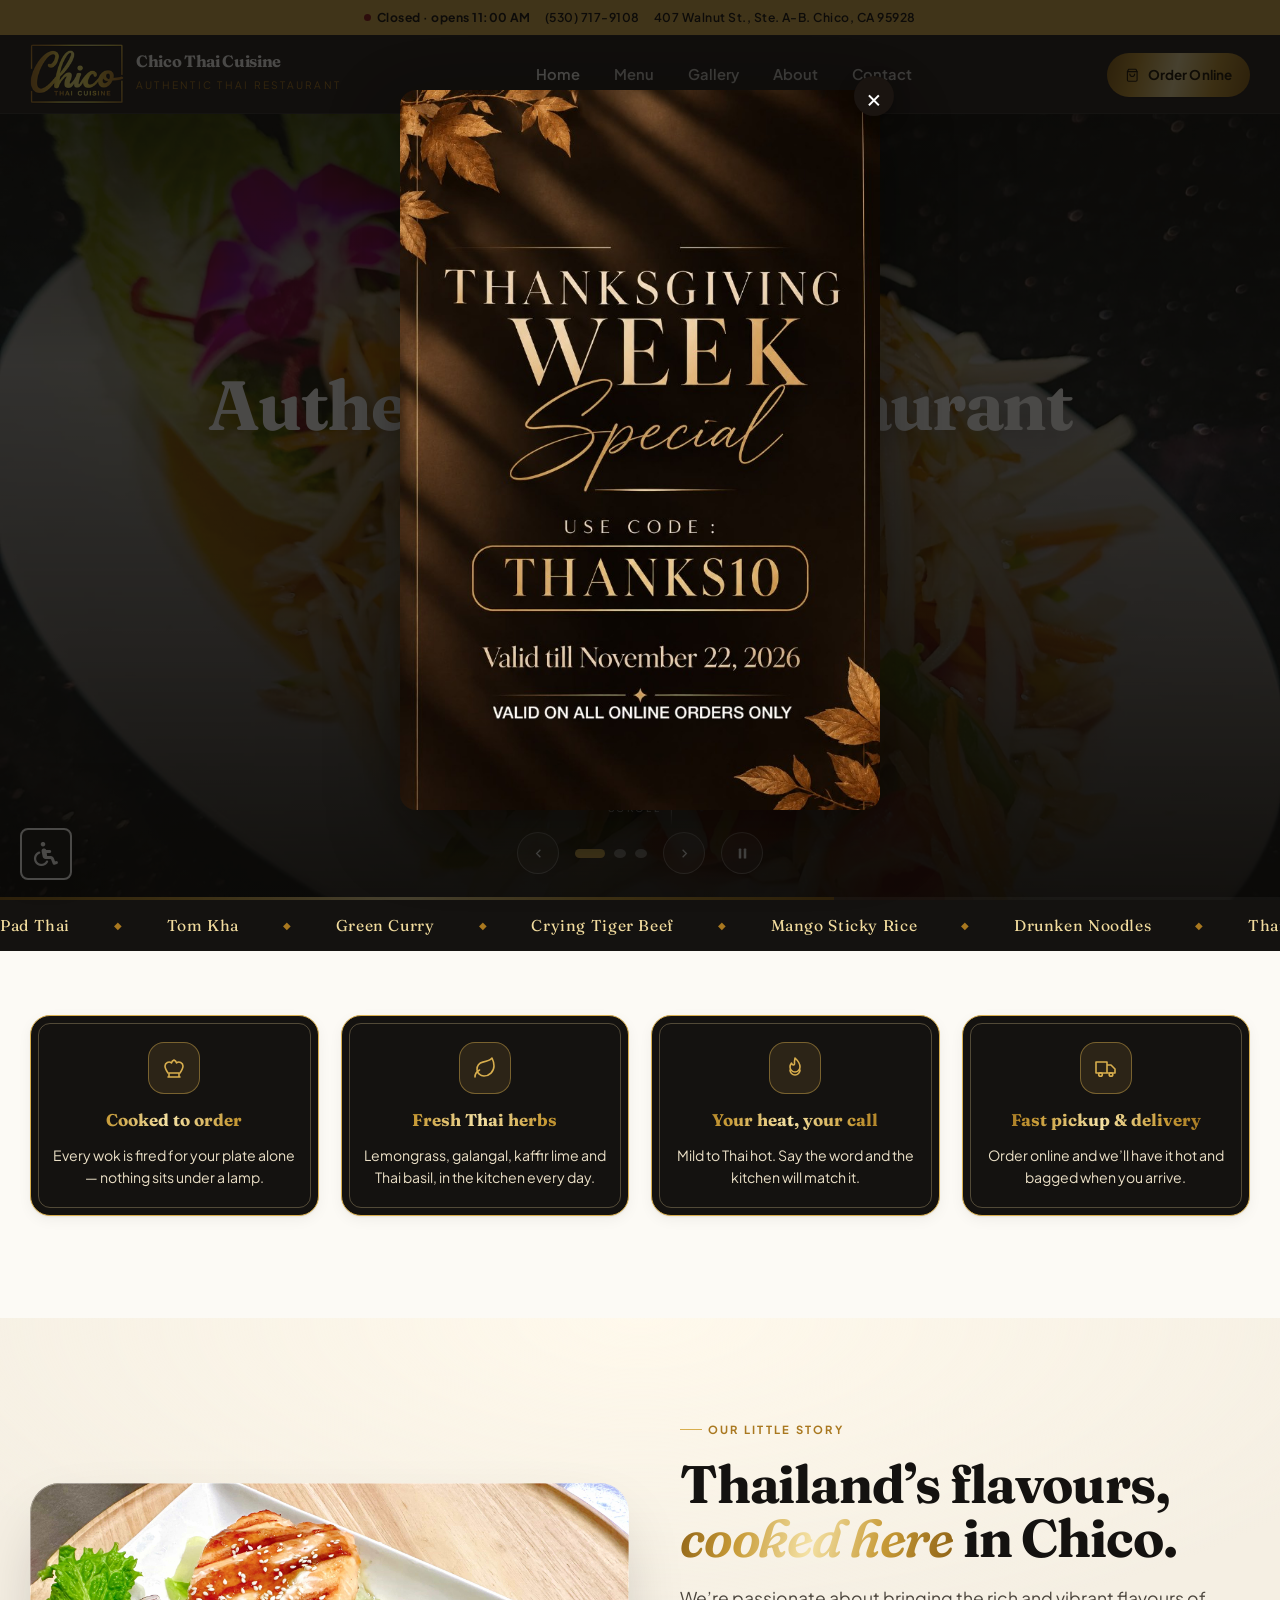
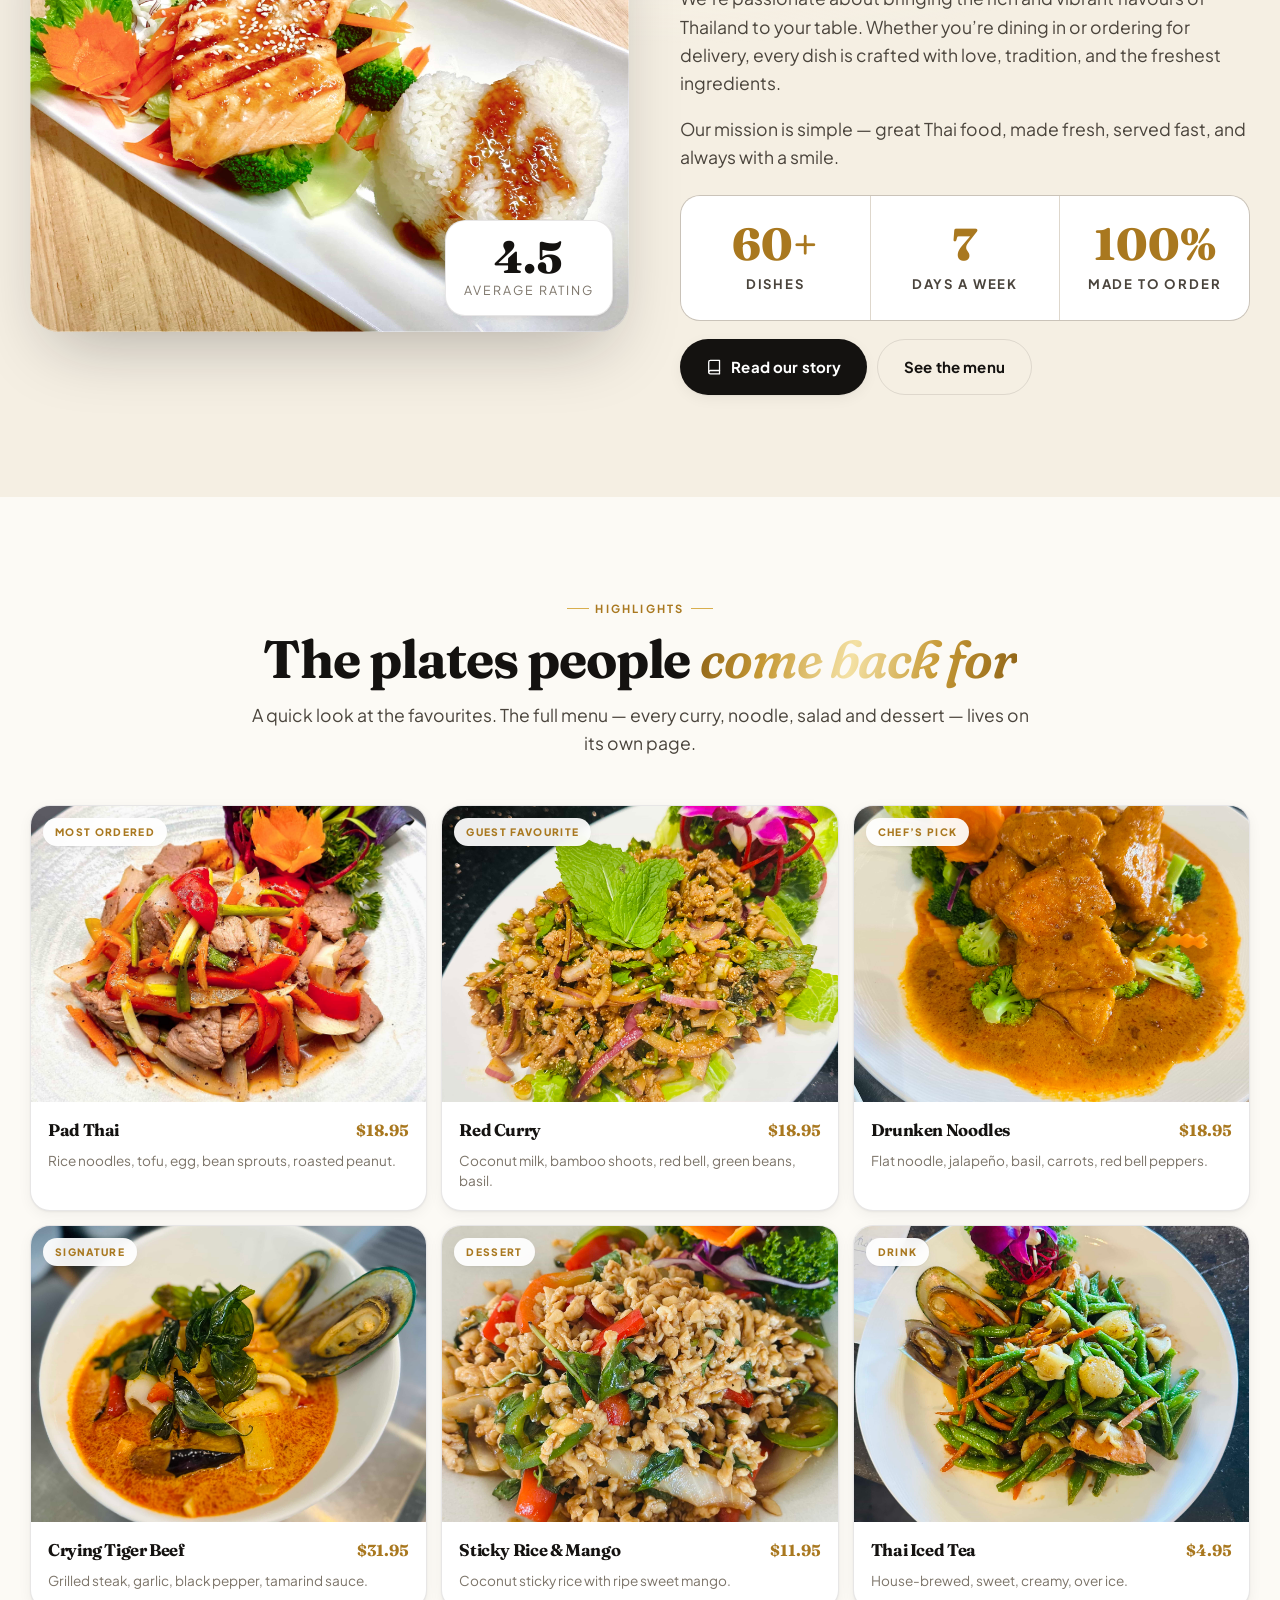
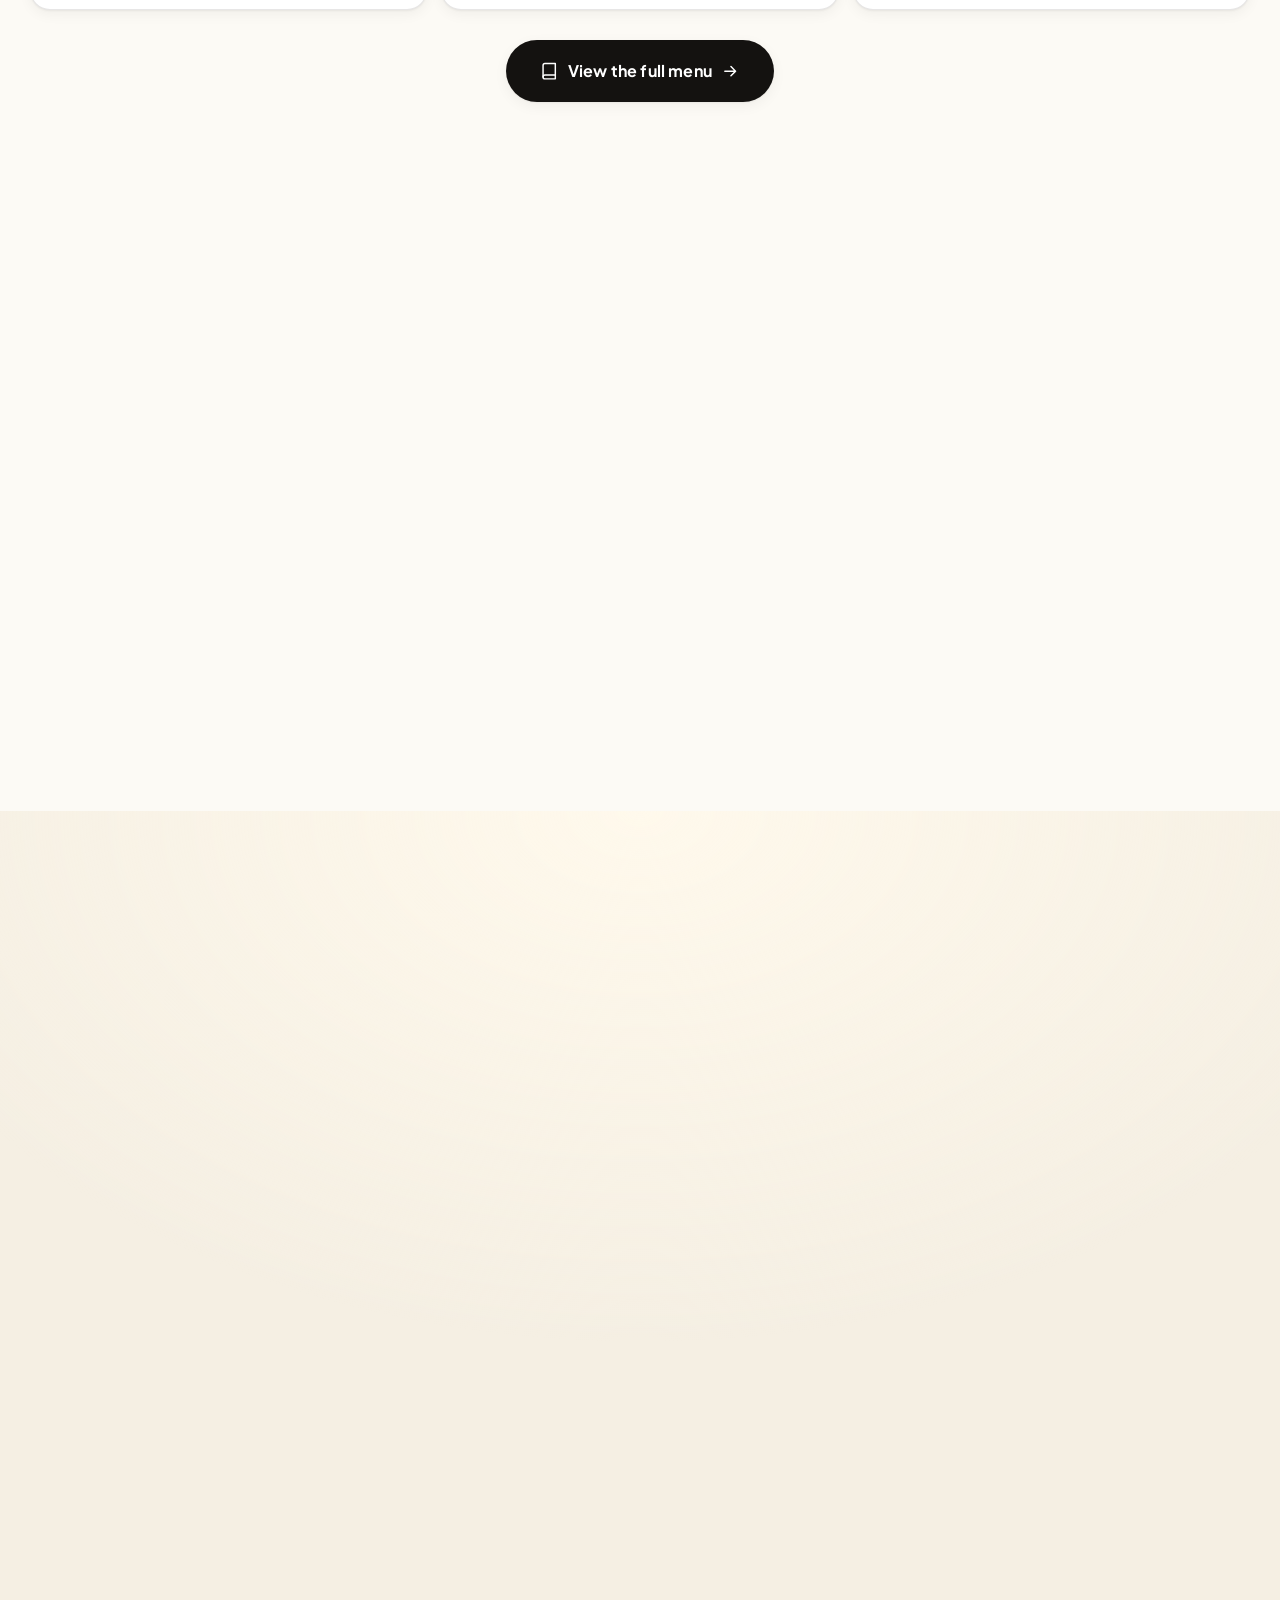
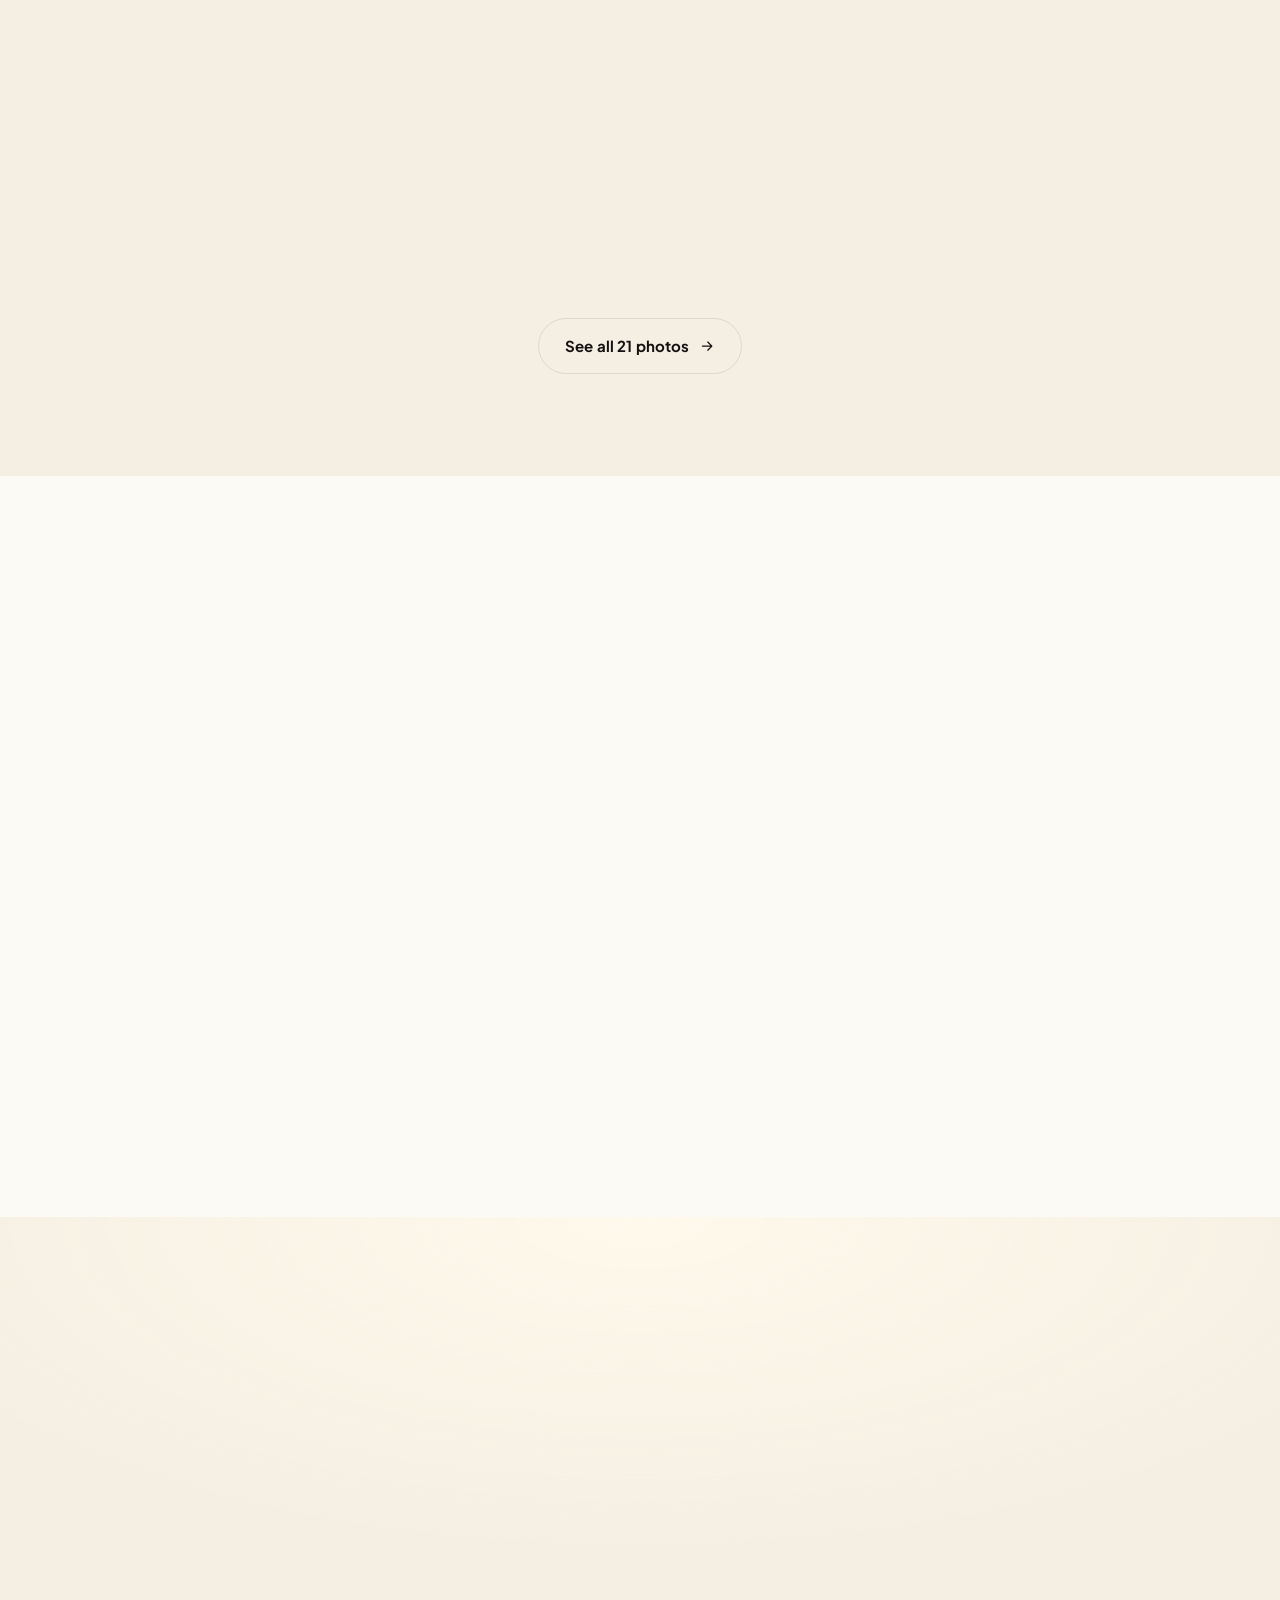
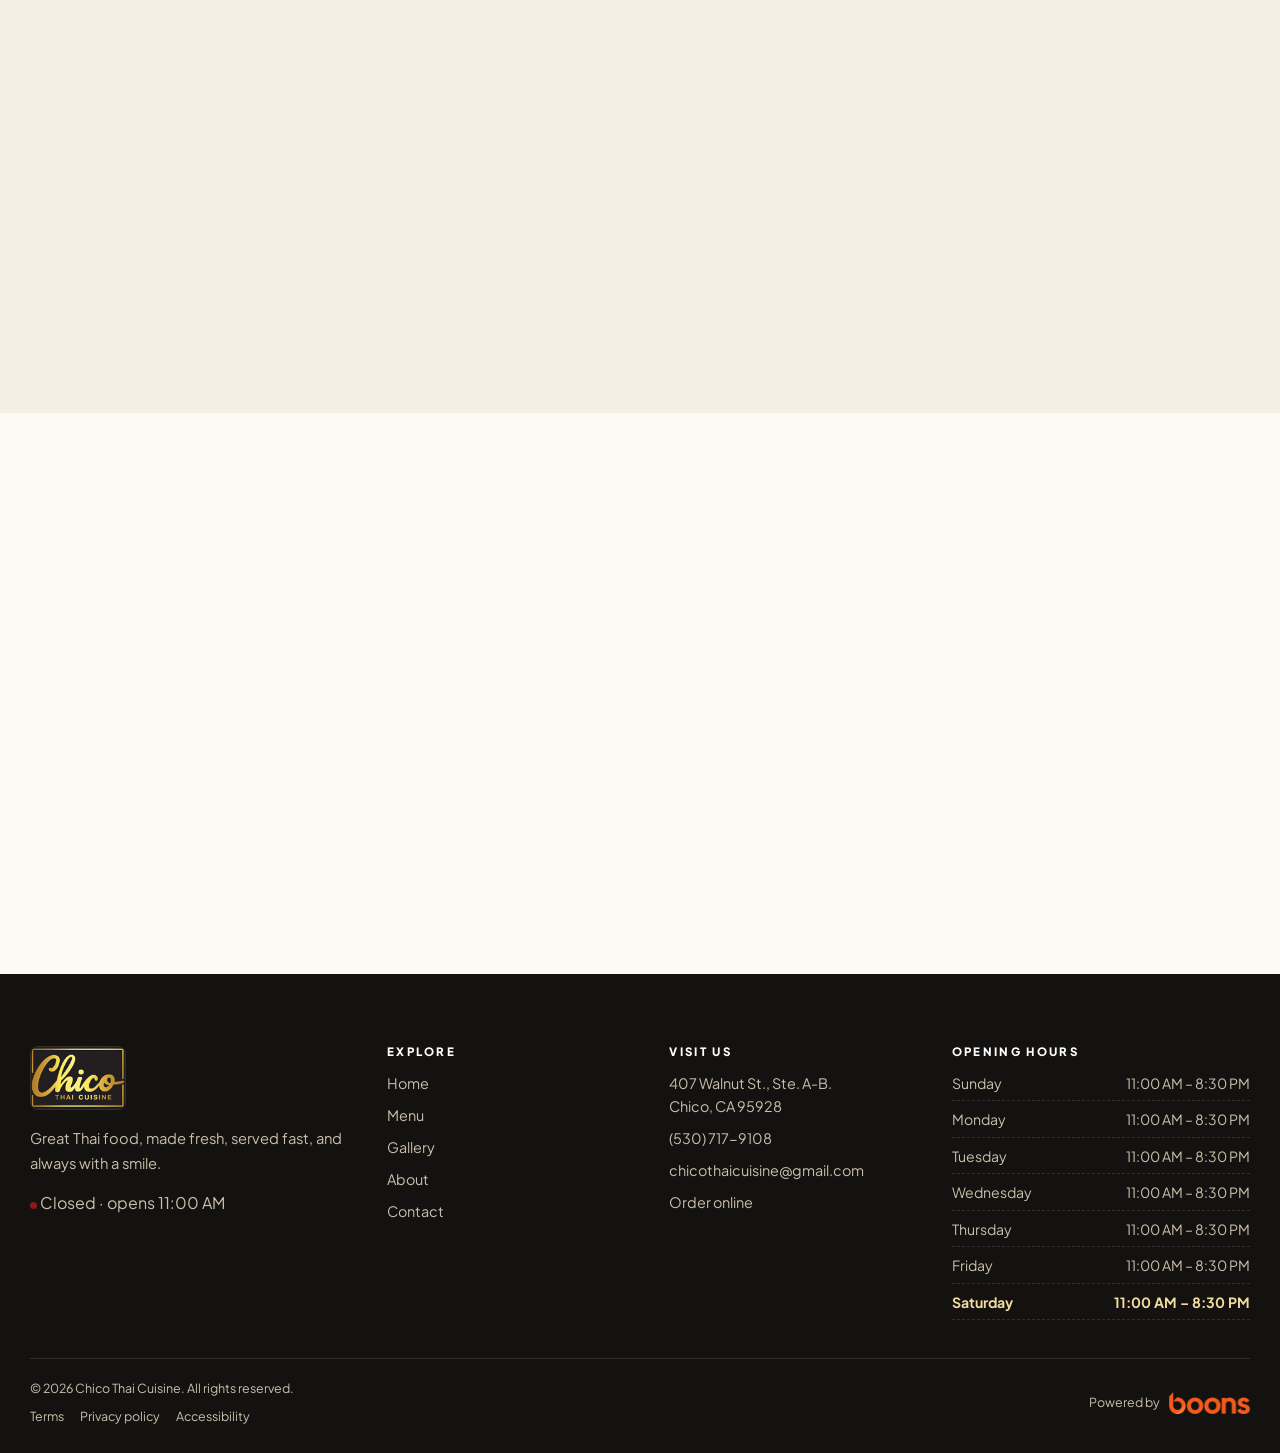
==== commit 984a4360: "Replace weekend FEAST10 flyer with Thanksgiving Week Special THANKS10. Co-authored-by: Cursor <curso" ====
--- a/index.html
+++ b/index.html
@@ -623,8 +623,18 @@
   html{scroll-behavior:auto}
 }
 @media print{
-  .hdr,.dock,.a11y-widget-root,.topbar,.menu-bar,.hero-ui,.sprog{display:none !important}
-}
+  .hdr,.dock,.a11y-widget-root,.topbar,.menu-bar,.hero-ui,.sprog,#flyer{display:none !important}
+}
+/* ---------- Promo flyer ---------- */
+#flyer{position:fixed;inset:0;z-index:10000;background:rgba(12,10,8,.74);display:none;align-items:center;justify-content:center;padding:28px 18px}
+#flyer.on{display:flex}
+.flyer-card{position:relative;width:min(92vw,480px)}
+.flyer-card a{display:block}
+.flyer-card img{width:100%;height:auto;border-radius:16px;box-shadow:0 24px 70px rgba(0,0,0,.45)}
+#flyer-close{position:absolute;top:-14px;right:-14px;width:40px;height:40px;border-radius:50%;border:0;background:#1a1410;color:#fff;font-size:26px;line-height:1;display:flex;align-items:center;justify-content:center;cursor:pointer;box-shadow:0 6px 16px rgba(0,0,0,.35)}
+#flyer-close:hover,#flyer-close:focus-visible{background:var(--gold,#c9a227);color:#1a1410;outline:2px solid #fff;outline-offset:2px}
+body.flyer-open{overflow:hidden}
+.sr-only{position:absolute;width:1px;height:1px;padding:0;margin:-1px;overflow:hidden;clip:rect(0,0,0,0);white-space:nowrap;border:0}
 </style>
 
 </head>
@@ -961,6 +971,16 @@
   <a href="https://maps.google.com/?q=407+Walnut+St+Ste+A+Chico+CA+95928" target="_blank" rel="noopener"><svg viewBox="0 0 24 24" fill="none" stroke="currentColor" stroke-width="1.7" stroke-linecap="round" stroke-linejoin="round"><path d="M20 10c0 6-8 12-8 12s-8-6-8-12a8 8 0 0 1 16 0Z"/><circle cx="12" cy="10" r="3"/></svg> Directions</a>
   <a class="main" href="https://order.boons.io/site/chico-thai-cuisine/413/y" target="_blank" rel="noopener"><svg viewBox="0 0 24 24" fill="none" stroke="currentColor" stroke-width="1.7" stroke-linecap="round" stroke-linejoin="round"><path d="M6 2 4 6v14a2 2 0 0 0 2 2h12a2 2 0 0 0 2-2V6l-2-4Z"/><path d="M4 6h16M16 10a4 4 0 0 1-8 0"/></svg> Order Online</a>
 </nav>
+
+<div id="flyer" class="flyer" role="dialog" aria-modal="true" aria-label="Thanksgiving Week Special. Use code THANKS10. Valid till November 22, 2026, on online orders only." hidden>
+  <div class="flyer-card">
+    <button id="flyer-close" type="button" aria-label="Close promotion">×</button>
+    <a href="https://order.boons.io/site/chico-thai-cuisine/413/y" target="_blank" rel="noopener">
+      <img src="img/thanksgiving-week-special-thanks10.jpg" width="682" height="1024" alt="Thanksgiving Week Special flyer offering 10% off with code THANKS10 valid until November 22, 2026">
+      <span class="sr-only">Order online with code THANKS10 (opens in a new tab)</span>
+    </a>
+  </div>
+</div>
 
 <script type="application/ld+json">{"@context": "https://schema.org", "@type": "Restaurant", "name": "Chico Thai Cuisine", "image": "https://www.chicothaicuisine.com/img/slider/slide1.jpg", "logo": "https://www.chicothaicuisine.com/img/logo.png", "url": "https://www.chicothaicuisine.com/", "telephone": "(530) 717-9108", "email": "chicothaicuisine@gmail.com", "servesCuisine": "Thai", "priceRange": "$$", "menu": "https://www.chicothaicuisine.com/menu.html", "acceptsReservations": "False", "address": {"@type": "PostalAddress", "streetAddress": "407 Walnut St, Ste A-B", "addressLocality": "Chico", "addressRegion": "CA", "postalCode": "95928", "addressCountry": "US"}, "openingHoursSpecification": [{"@type": "OpeningHoursSpecification", "dayOfWeek": ["Monday", "Tuesday", "Wednesday", "Thursday", "Friday", "Saturday", "Sunday"], "opens": "11:00", "closes": "20:30"}], "hasMenu": {"@type": "Menu", "url": "https://www.chicothaicuisine.com/menu.html"}, "potentialAction": {"@type": "OrderAction", "target": {"@type": "EntryPoint", "urlTemplate": "https://order.boons.io/site/chico-thai-cuisine/413/y"}}}</script>
 <script src="accessibility.js"></script>
@@ -1247,6 +1267,29 @@
   /* ---------- lazy year ---------- */
   var yr=d.querySelectorAll('[data-year]');
   for(var y=0;y<yr.length;y++) yr[y].textContent=new Date().getFullYear();
+
+  /* ---------- Promo flyer. Set FLYER_ENABLED to false to hide. ---------- */
+  (function(){
+    var FLYER_ENABLED = true;
+    var flyer = d.getElementById('flyer');
+    var flyerClose = d.getElementById('flyer-close');
+    function closeFlyer(){
+      if(!flyer) return;
+      flyer.classList.remove('on');
+      flyer.hidden = true;
+      d.body.classList.remove('flyer-open');
+    }
+    function openFlyer(){
+      if(!flyer || !FLYER_ENABLED) return;
+      flyer.hidden = false;
+      flyer.classList.add('on');
+      d.body.classList.add('flyer-open');
+    }
+    if(flyerClose) flyerClose.addEventListener('click', closeFlyer);
+    if(flyer) flyer.addEventListener('click', function(e){ if(e.target === flyer) closeFlyer(); });
+    d.addEventListener('keydown', function(e){ if(e.key === 'Escape') closeFlyer(); });
+    if(FLYER_ENABLED) setTimeout(openFlyer, 500);
+  })();
 })();
 </script>
 </body>
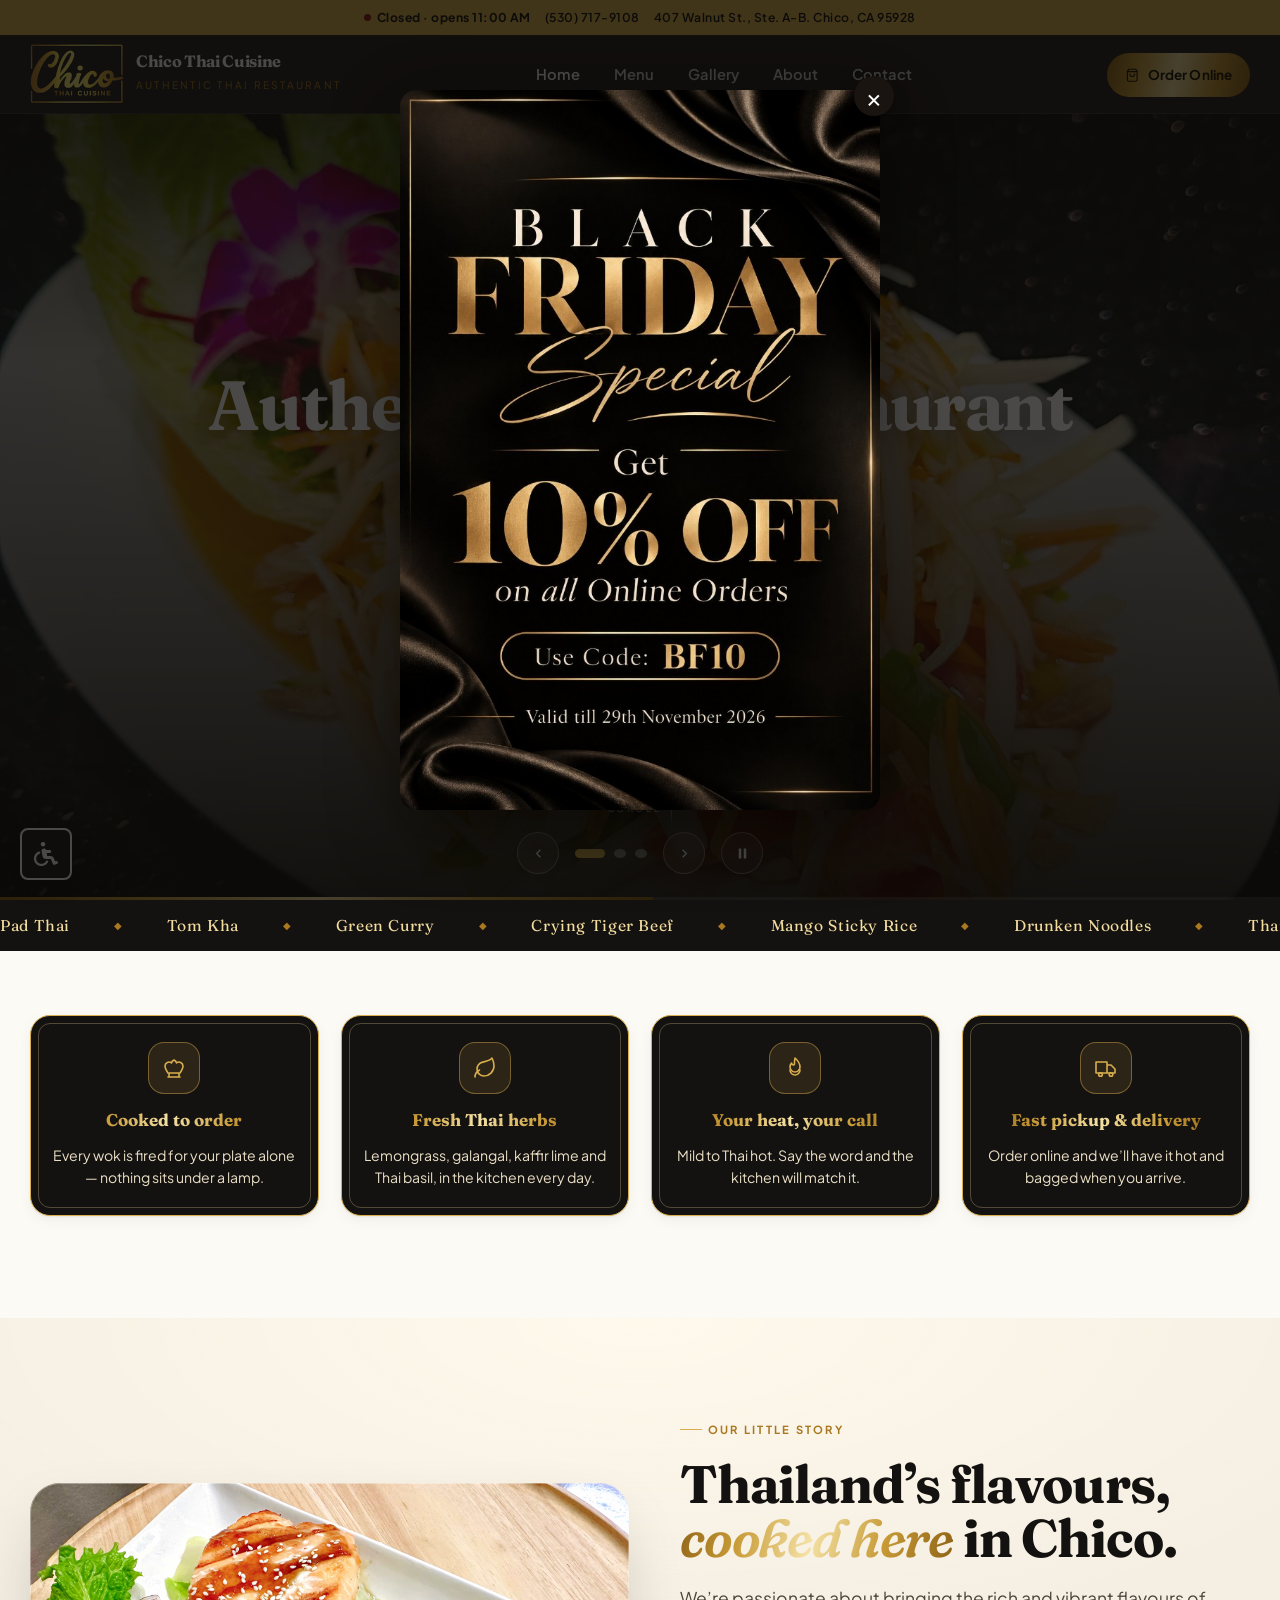
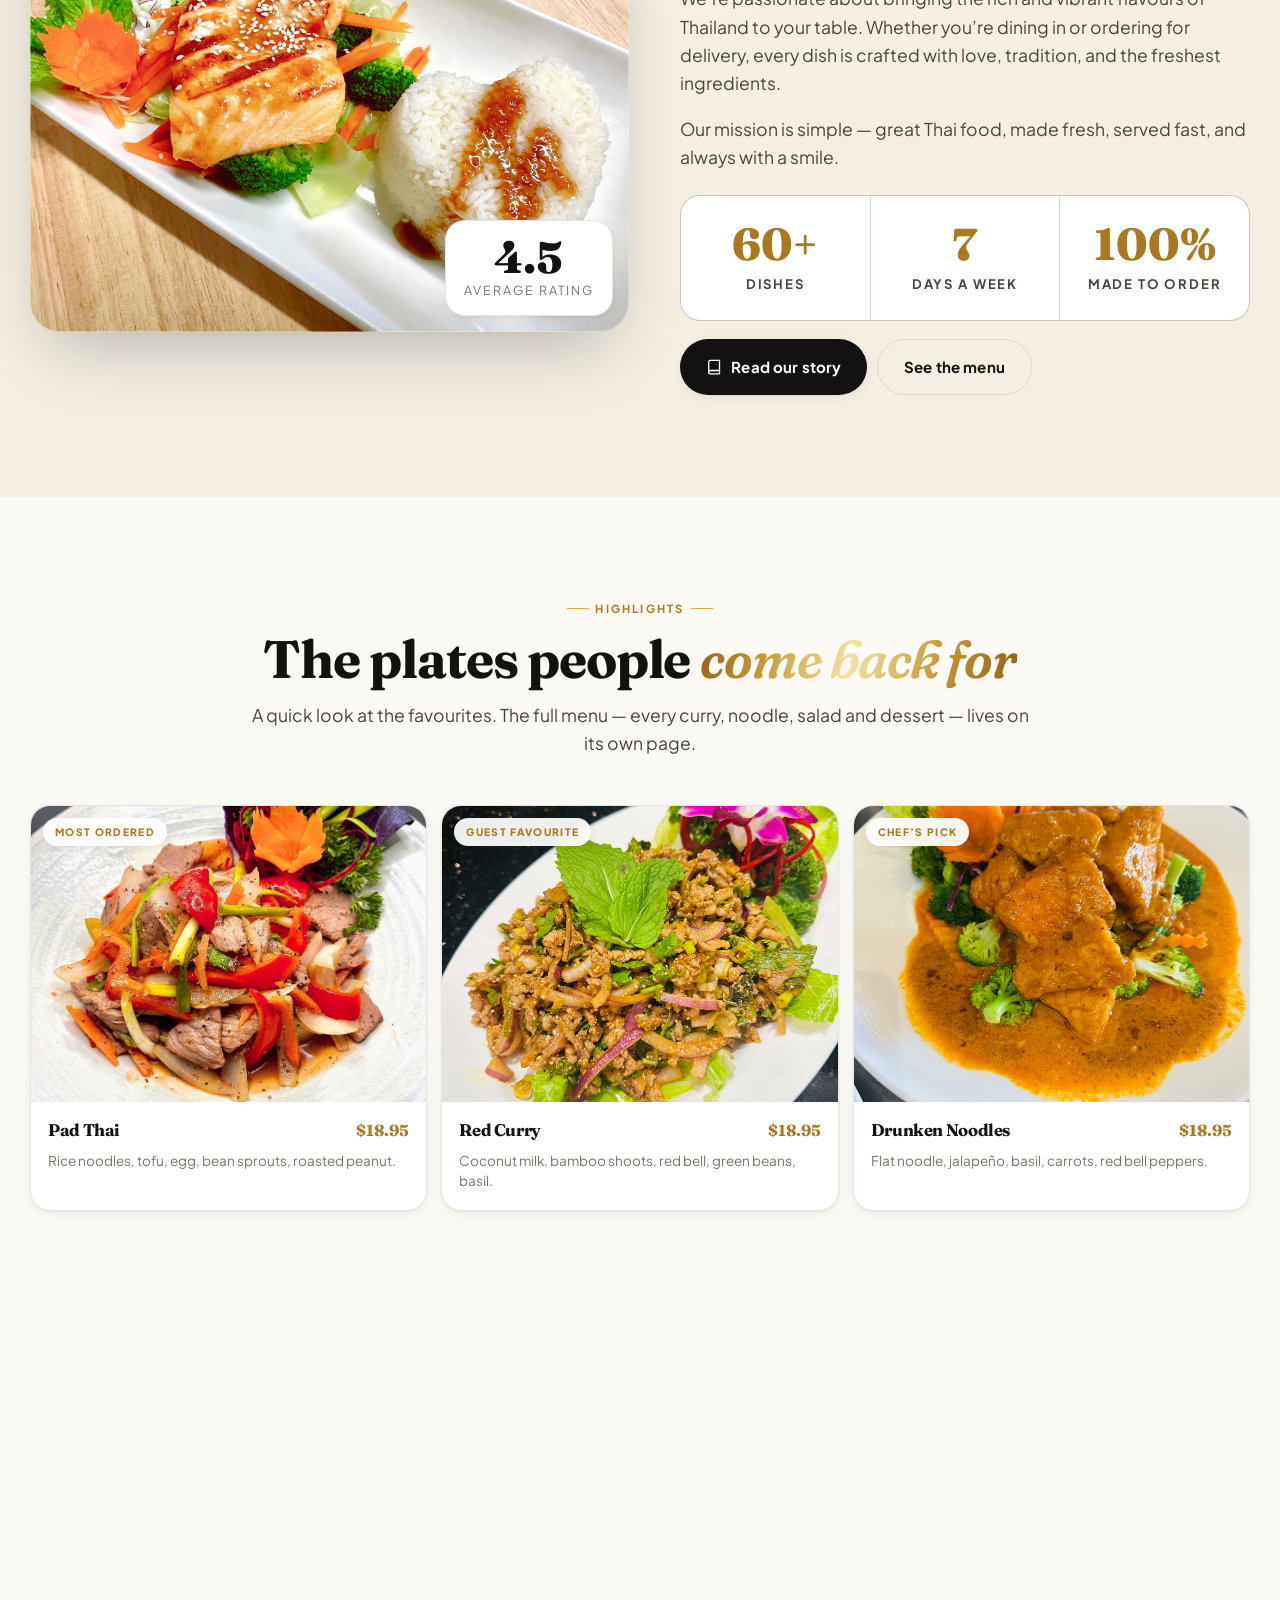
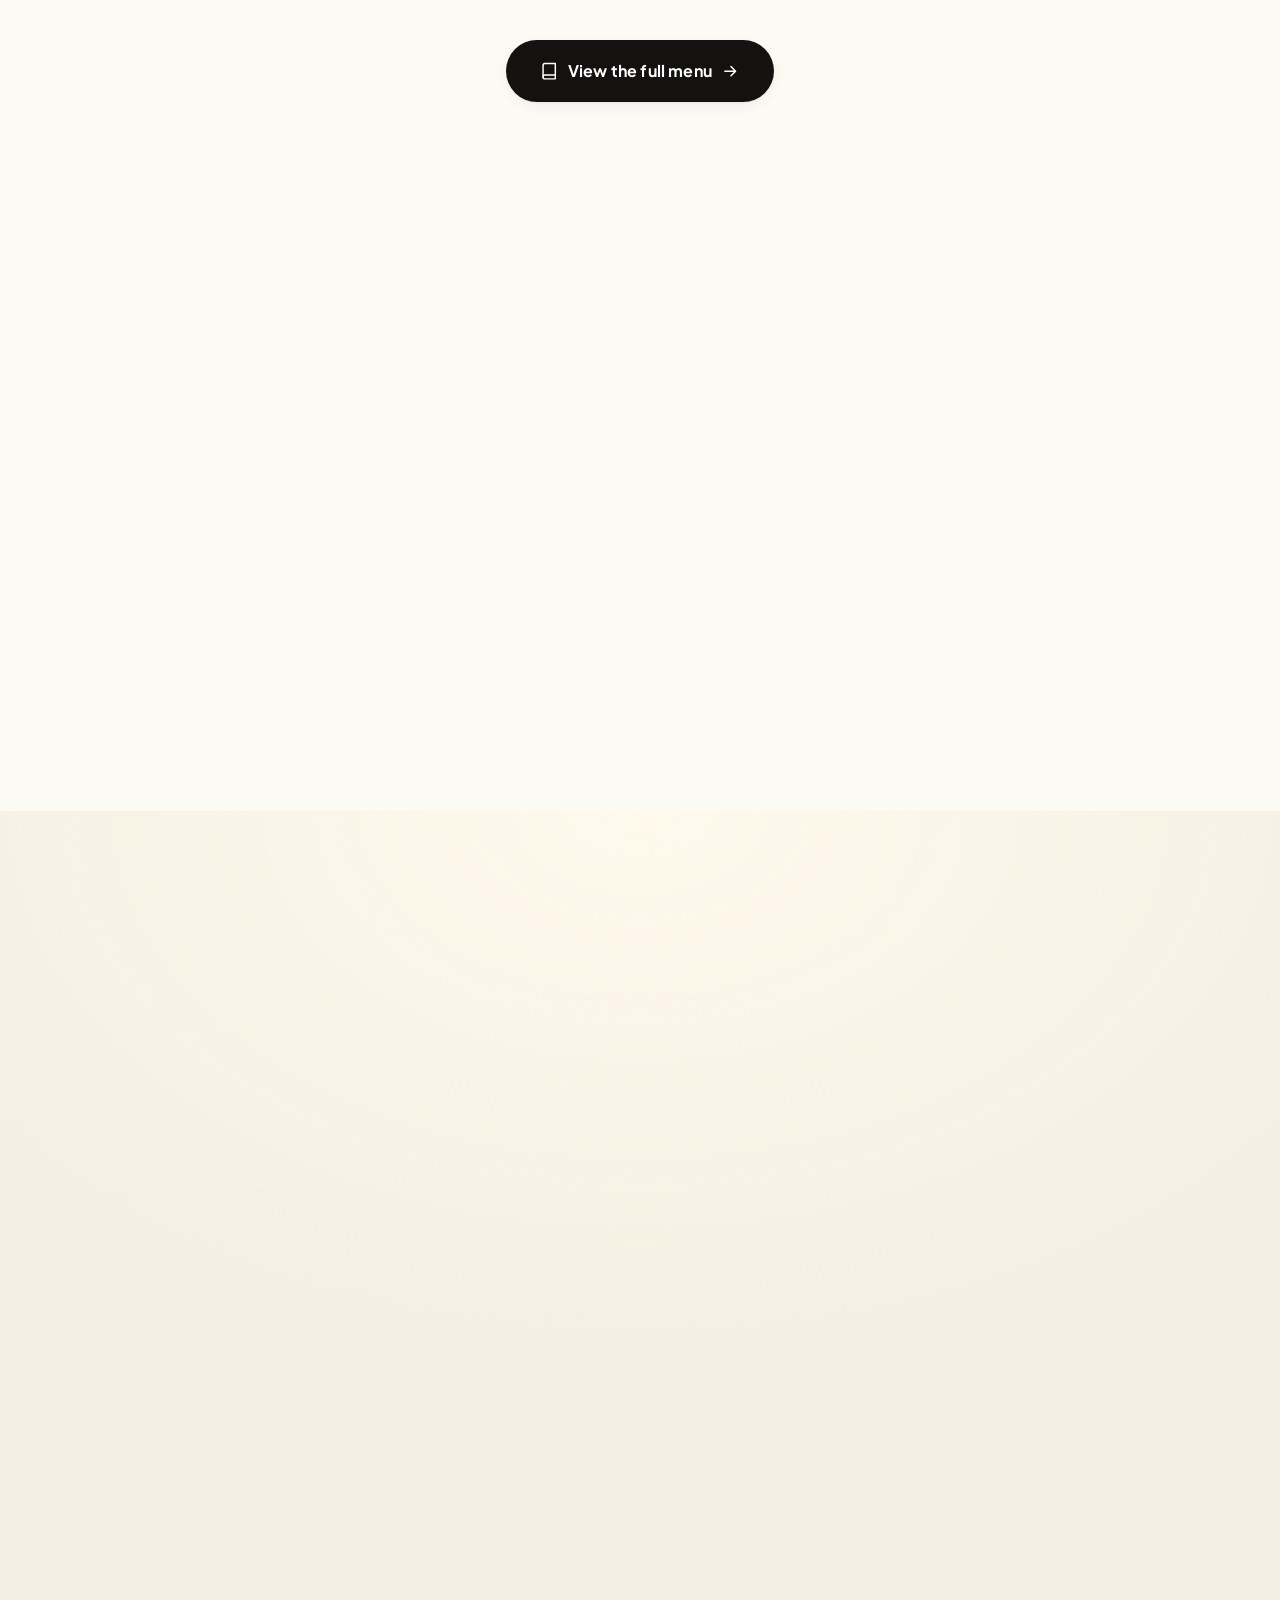
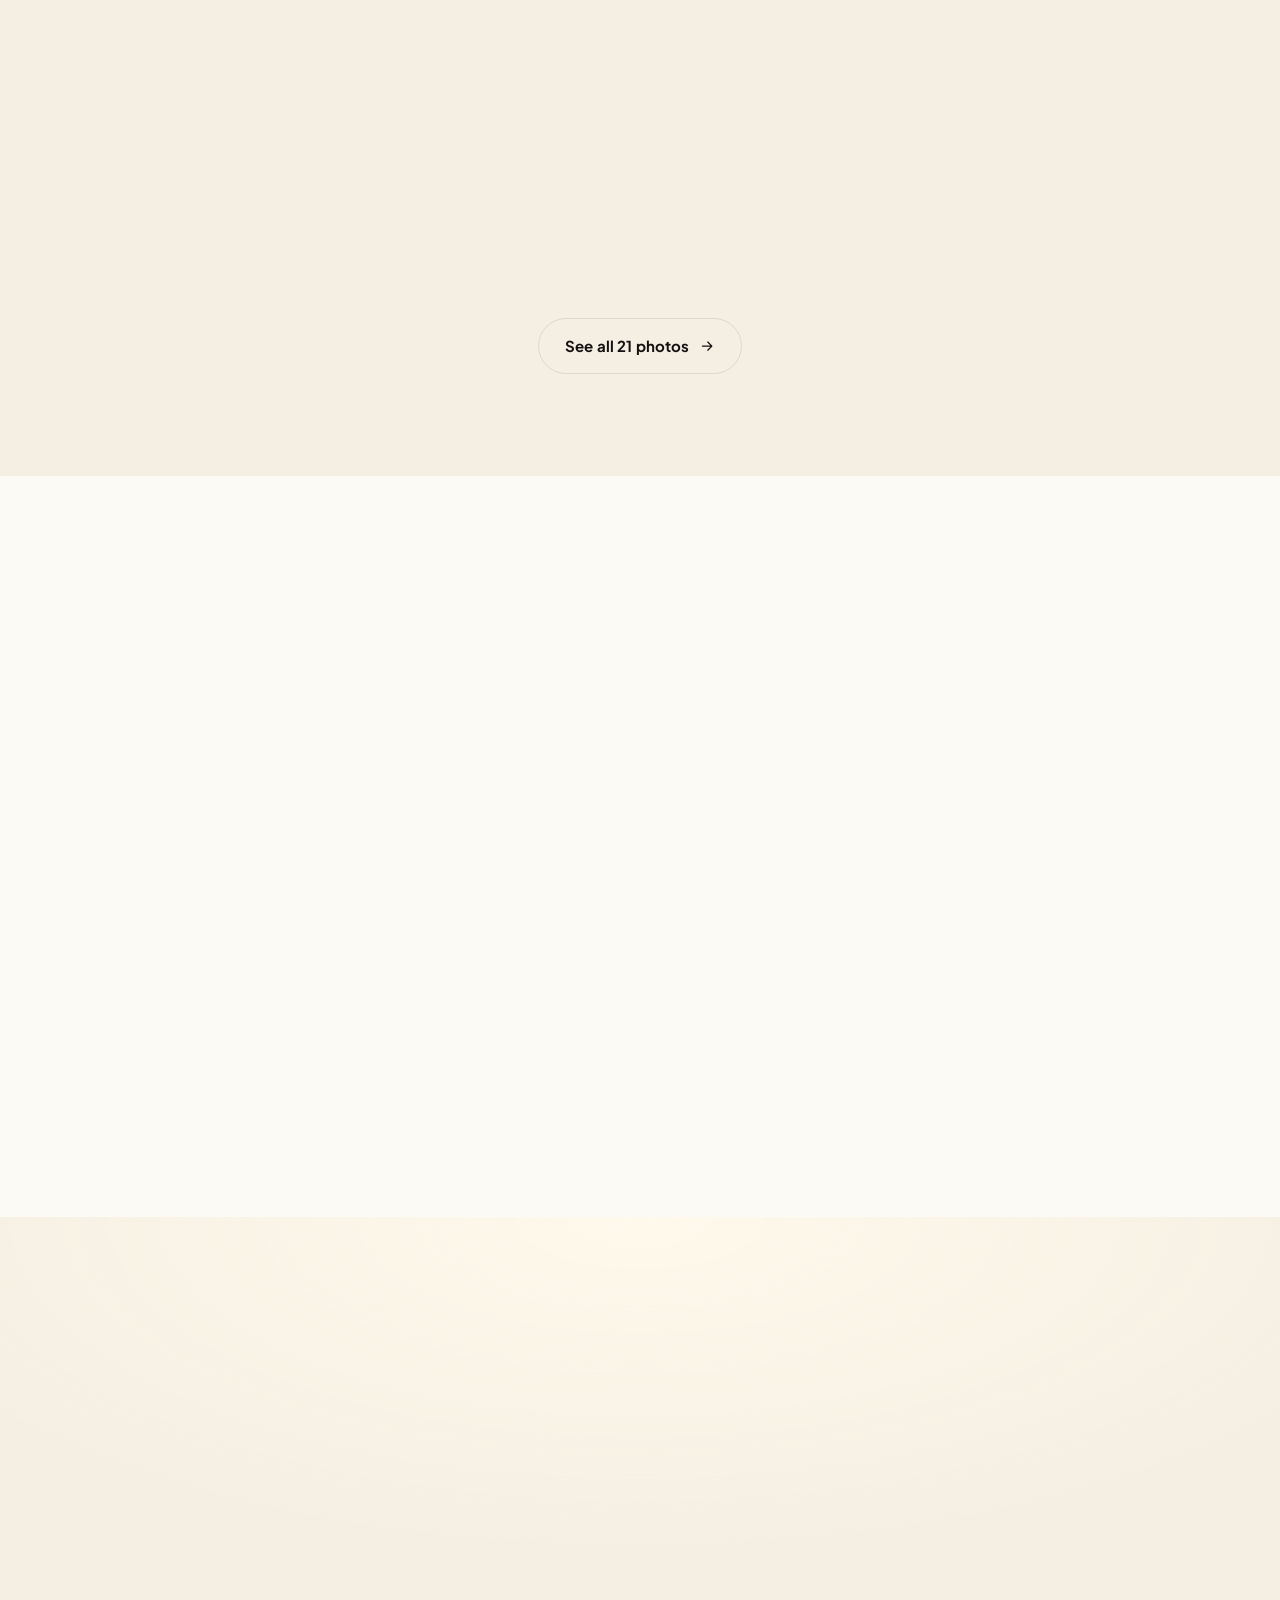
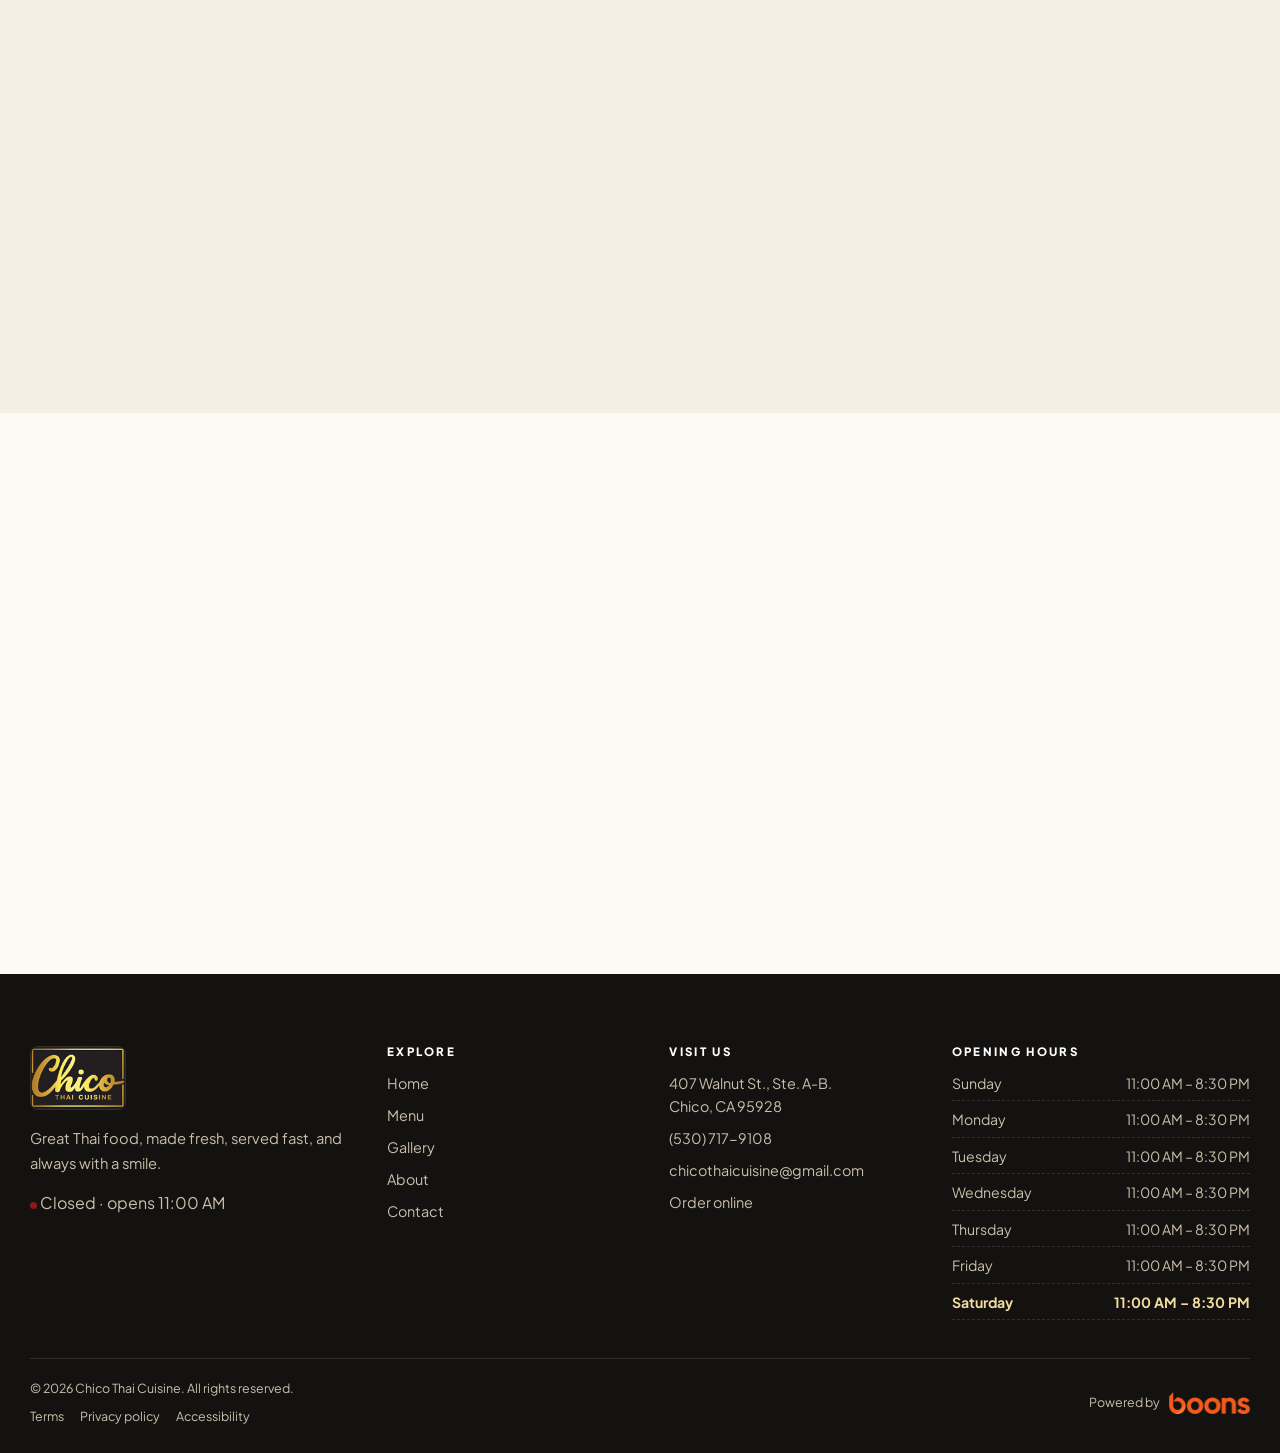
==== commit 56b56bf3: "Replace Thanksgiving flyer with Black Friday Special BF10. Co-authored-by: Cursor <cursoragent@curso" ====
--- a/index.html
+++ b/index.html
@@ -972,12 +972,12 @@
   <a class="main" href="https://order.boons.io/site/chico-thai-cuisine/413/y" target="_blank" rel="noopener"><svg viewBox="0 0 24 24" fill="none" stroke="currentColor" stroke-width="1.7" stroke-linecap="round" stroke-linejoin="round"><path d="M6 2 4 6v14a2 2 0 0 0 2 2h12a2 2 0 0 0 2-2V6l-2-4Z"/><path d="M4 6h16M16 10a4 4 0 0 1-8 0"/></svg> Order Online</a>
 </nav>
 
-<div id="flyer" class="flyer" role="dialog" aria-modal="true" aria-label="Thanksgiving Week Special. Use code THANKS10. Valid till November 22, 2026, on online orders only." hidden>
+<div id="flyer" class="flyer" role="dialog" aria-modal="true" aria-label="Black Friday Special. Use code BF10. Valid till November 29, 2026, on online orders only." hidden>
   <div class="flyer-card">
     <button id="flyer-close" type="button" aria-label="Close promotion">×</button>
     <a href="https://order.boons.io/site/chico-thai-cuisine/413/y" target="_blank" rel="noopener">
-      <img src="img/thanksgiving-week-special-thanks10.jpg" width="682" height="1024" alt="Thanksgiving Week Special flyer offering 10% off with code THANKS10 valid until November 22, 2026">
-      <span class="sr-only">Order online with code THANKS10 (opens in a new tab)</span>
+      <img src="img/black-friday-special-bf10.jpg" width="682" height="1024" alt="Black Friday Special flyer offering 10% off with code BF10 valid until November 29, 2026">
+      <span class="sr-only">Order online with code BF10 (opens in a new tab)</span>
     </a>
   </div>
 </div>
